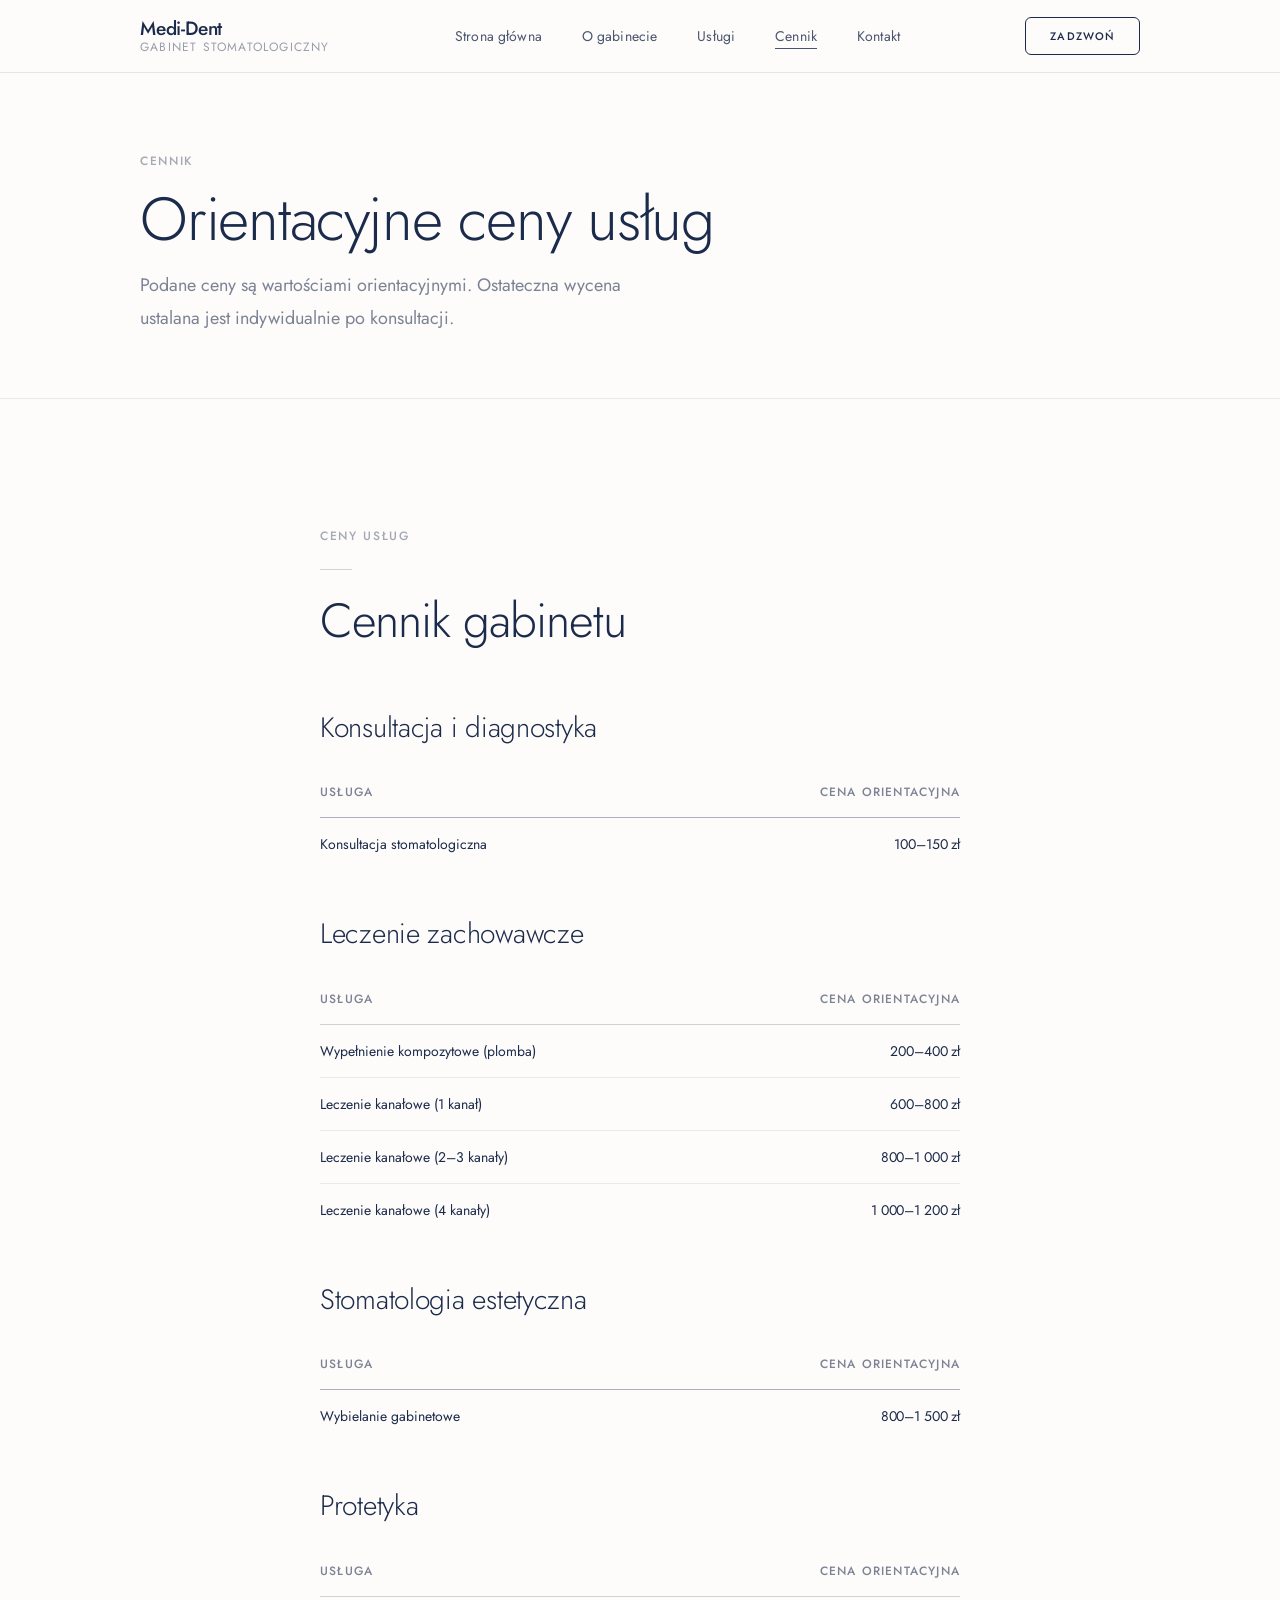
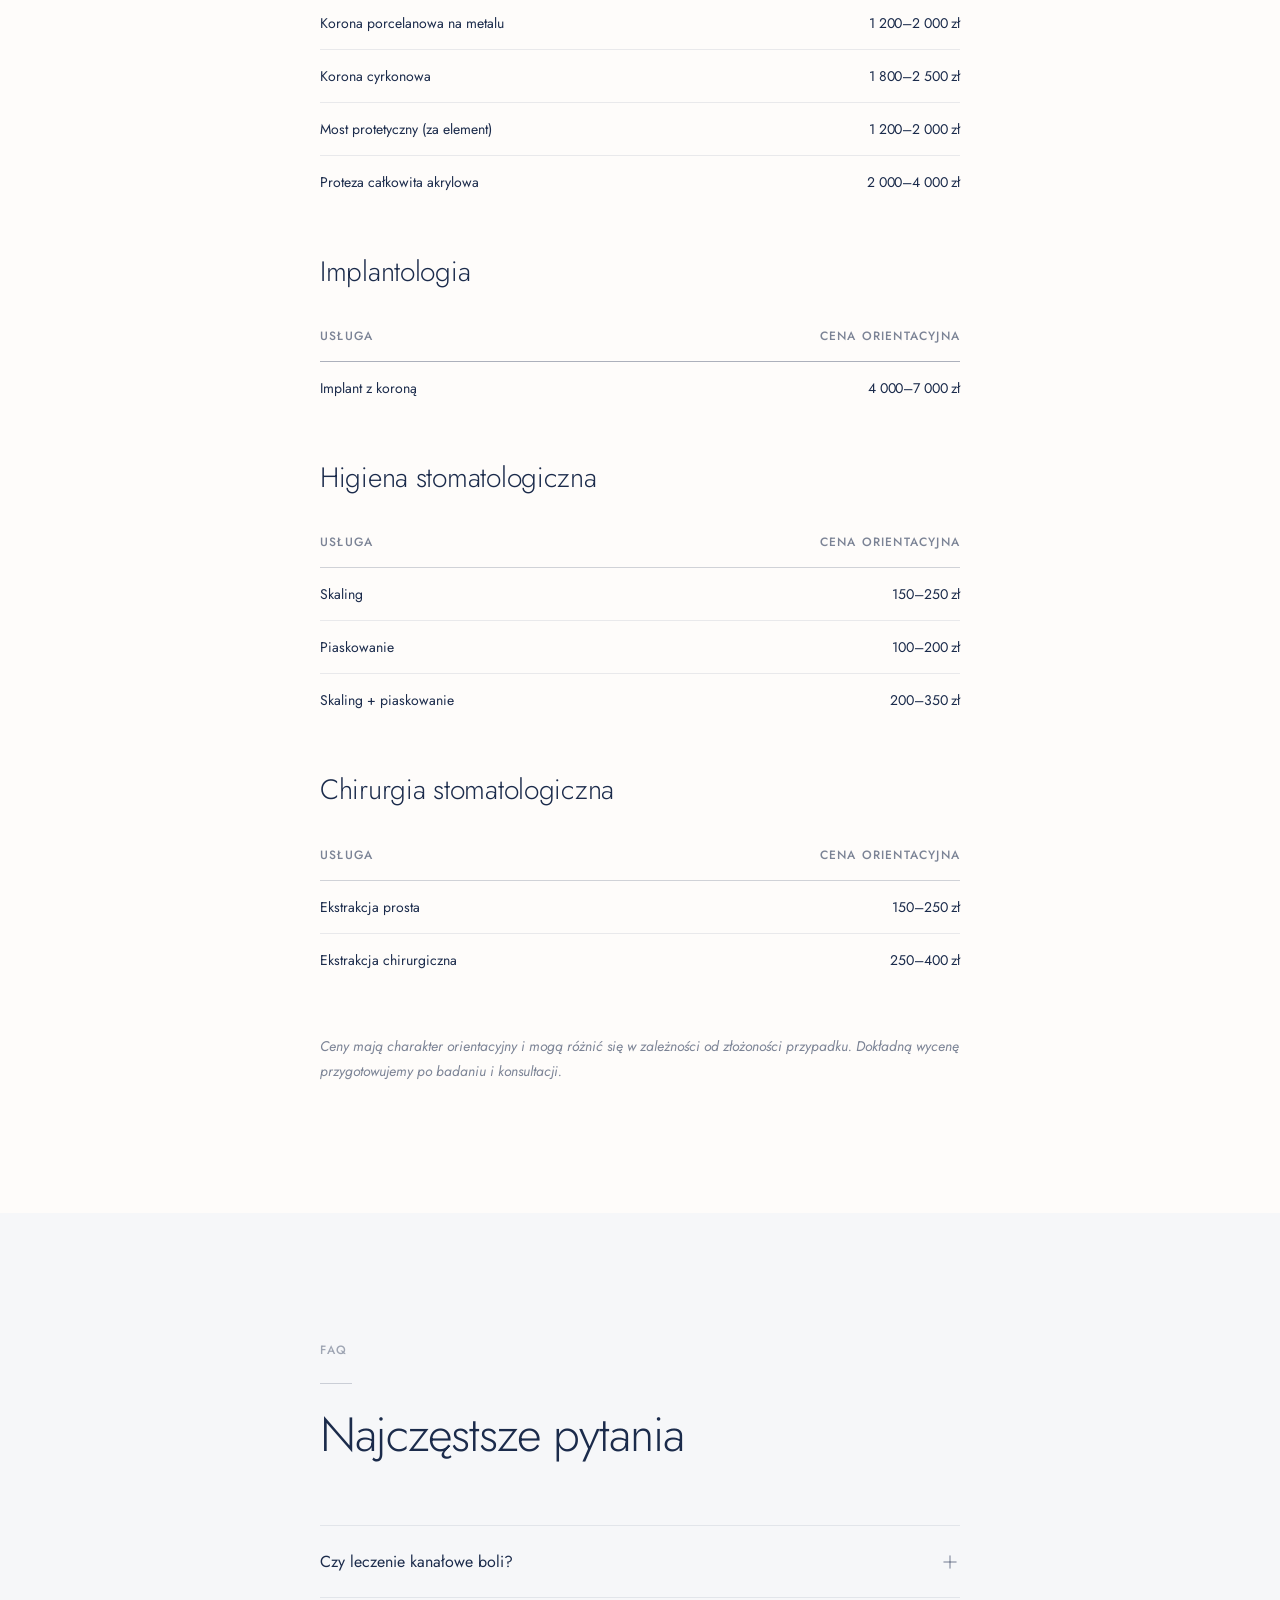
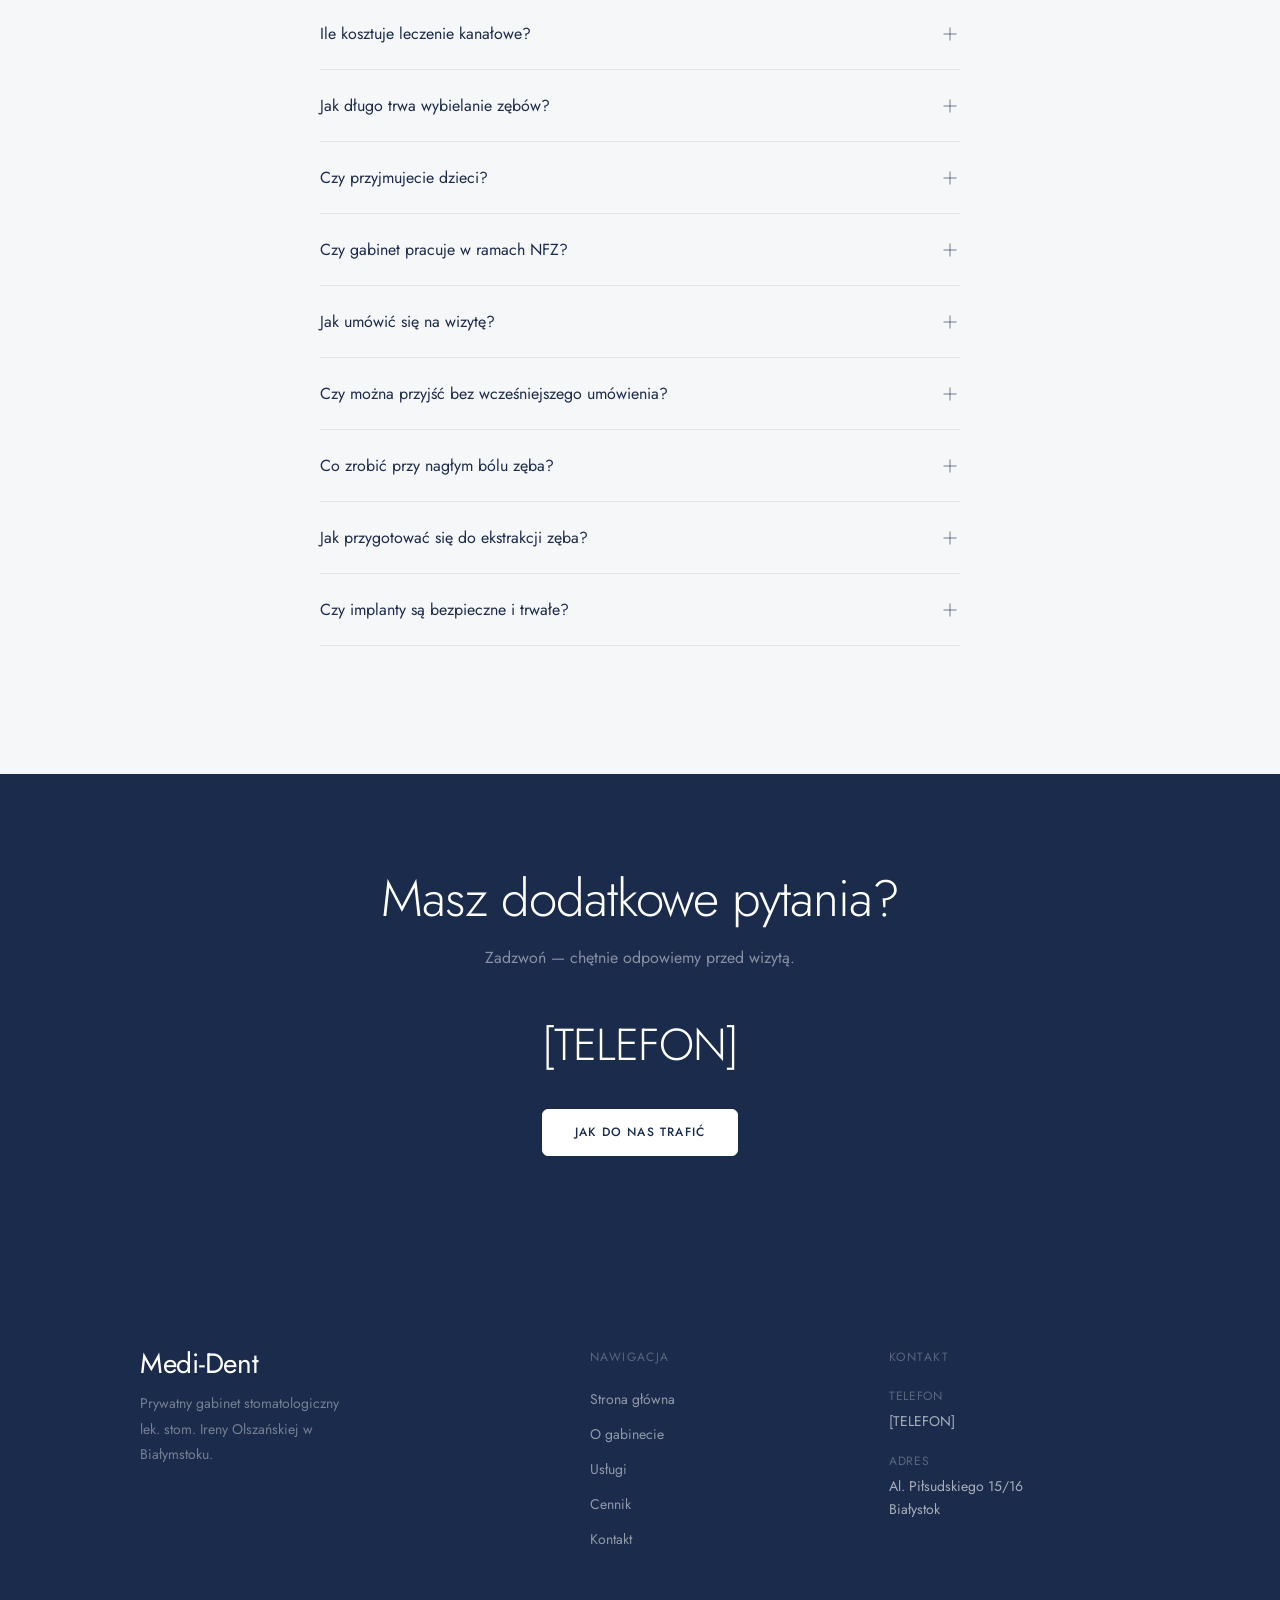
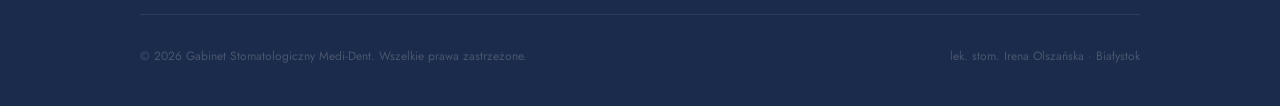
==== cennik.html @ 557ca728 "style: lekko zaokrąglone przyciski; cofnięcie pill na cennik" ====
<!DOCTYPE html>
<html lang="pl">
<head>
  <meta charset="UTF-8" />
  <meta name="viewport" content="width=device-width, initial-scale=1.0" />
  <title>Cennik — Medi-Dent Białystok | Orientacyjne ceny usług stomatologicznych</title>
  <meta name="description" content="Orientacyjny cennik gabinetu Medi-Dent w Białymstoku. Leczenie kanałowe, wybielanie, protetyka, implantologia. lek. stom. Irena Olszańska." />
  <meta name="robots" content="index, follow, max-snippet:-1, max-image-preview:large" />
  <meta name="theme-color" content="#1B2B4B" />
  <link rel="canonical" href="https://medi-dent.pl/cennik.html" />
  <meta property="og:type" content="website" />
  <meta property="og:locale" content="pl_PL" />
  <meta property="og:title" content="Cennik — Medi-Dent Białystok" />
  <meta property="og:description" content="Orientacyjny cennik gabinetu Medi-Dent w Białymstoku. lek. stom. Irena Olszańska." />
  <meta property="og:image" content="https://medi-dent.pl/assets/og-image.jpg" />
  <link rel="preconnect" href="https://fonts.googleapis.com" />
  <link rel="preconnect" href="https://fonts.gstatic.com" crossorigin />
  <link rel="stylesheet" href="https://fonts.googleapis.com/css2?family=Jost:wght@300;400;500;600&display=swap" />
  <link rel="stylesheet" href="css/tokens.css" />
  <link rel="stylesheet" href="css/base.css" />
  <link rel="stylesheet" href="css/layout.css" />
  <link rel="stylesheet" href="css/components.css" />
  <link rel="stylesheet" href="css/animations.css" />
  <link rel="stylesheet" href="css/responsive.css" />
  <script type="application/ld+json">
  {
    "@context": "https://schema.org",
    "@type": "Dentist",
    "name": "Gabinet Stomatologiczny Medi-Dent",
    "description": "Prywatny gabinet stomatologiczny w Białymstoku",
    "url": "https://medi-dent.pl",
    "telephone": "[TELEFON]",
    "address": {
      "@type": "PostalAddress",
      "streetAddress": "Al. Piłsudskiego 15/16",
      "addressLocality": "Białystok",
      "postalCode": "15-446",
      "addressCountry": "PL"
    },
    "medicalSpecialty": "Dentistry"
  }
  </script>
</head>
<body>

  <a href="#main-content" class="skip-link">Przejdź do treści</a>

  <header class="nav is-scrolled" role="banner">
    <div class="nav__inner">
      <a href="index.html" class="nav__logo" aria-label="Medi-Dent — strona główna">
        <span class="nav__logo-name">Medi-Dent</span>
        <span class="nav__logo-tagline">Gabinet Stomatologiczny</span>
      </a>
      <nav class="nav__links" aria-label="Nawigacja główna">
        <a href="index.html"       class="nav__link">Strona główna</a>
        <a href="o-gabinecie.html" class="nav__link">O gabinecie</a>
        <a href="uslugi.html"      class="nav__link">Usługi</a>
        <a href="cennik.html"      class="nav__link" aria-current="page">Cennik</a>
        <a href="kontakt.html"     class="nav__link">Kontakt</a>
      </nav>
      <a href="tel:[TELEFON]" class="btn btn--outline btn--sm nav__cta">Zadzwoń</a>
      <button class="nav__hamburger" aria-label="Otwórz menu"
              aria-expanded="false" aria-controls="mobile-menu">
        <span></span><span></span><span></span>
      </button>
    </div>
  </header>

  <nav class="nav__mobile" id="mobile-menu" aria-label="Menu mobilne">
    <a href="index.html"       class="nav__mobile-link">Strona główna</a>
    <a href="o-gabinecie.html" class="nav__mobile-link">O gabinecie</a>
    <a href="uslugi.html"      class="nav__mobile-link">Usługi</a>
    <a href="cennik.html"      class="nav__mobile-link">Cennik</a>
    <a href="kontakt.html"     class="nav__mobile-link">Kontakt</a>
    <a href="tel:[TELEFON]" class="btn btn--outline nav__mobile-cta">Zadzwoń</a>
  </nav>

  <main id="main-content">

    <div class="page-hero section--warm">
      <div class="container">
        <span class="page-hero__label label">Cennik</span>
        <h1 class="page-hero__title">Orientacyjne ceny usług</h1>
        <p class="page-hero__subtitle">
          Podane ceny są wartościami orientacyjnymi. Ostateczna wycena ustalana
          jest indywidualnie po konsultacji.
        </p>
      </div>
    </div>

    <section class="section" aria-labelledby="pricing-heading">
      <div class="container container--narrow">

        <div class="section-header">
          <span class="label reveal">Ceny usług</span>
          <span class="divider reveal reveal-delay-1" aria-hidden="true"></span>
          <h2 class="section-header__title reveal reveal-delay-2" id="pricing-heading">
            Cennik gabinetu
          </h2>
        </div>

        <div class="pricing-section reveal">
          <h3 class="pricing-section__title">Konsultacja i diagnostyka</h3>
          <table class="pricing-table" aria-label="Konsultacja i diagnostyka — ceny">
            <thead><tr><th>Usługa</th><th style="text-align: right;">Cena orientacyjna</th></tr></thead>
            <tbody>
              <tr><td class="pricing-name">Konsultacja stomatologiczna</td><td class="pricing-price">100&ndash;150&nbsp;zł</td></tr>
            </tbody>
          </table>
          <div aria-label="Konsultacja i diagnostyka — ceny">
            <div class="pricing-card"><span class="pricing-card__name">Konsultacja stomatologiczna</span><span class="pricing-card__price">100&ndash;150&nbsp;zł</span></div>
          </div>
        </div>

        <div class="pricing-section reveal reveal-delay-1">
          <h3 class="pricing-section__title">Leczenie zachowawcze</h3>
          <table class="pricing-table" aria-label="Leczenie zachowawcze — ceny">
            <thead><tr><th>Usługa</th><th style="text-align: right;">Cena orientacyjna</th></tr></thead>
            <tbody>
              <tr><td class="pricing-name">Wypełnienie kompozytowe (plomba)</td><td class="pricing-price">200&ndash;400&nbsp;zł</td></tr>
              <tr><td class="pricing-name">Leczenie kanałowe (1 kanał)</td><td class="pricing-price">600&ndash;800&nbsp;zł</td></tr>
              <tr><td class="pricing-name">Leczenie kanałowe (2&ndash;3 kanały)</td><td class="pricing-price">800&ndash;1&nbsp;000&nbsp;zł</td></tr>
              <tr><td class="pricing-name">Leczenie kanałowe (4 kanały)</td><td class="pricing-price">1&nbsp;000&ndash;1&nbsp;200&nbsp;zł</td></tr>
            </tbody>
          </table>
          <div aria-label="Leczenie zachowawcze — ceny">
            <div class="pricing-card"><span class="pricing-card__name">Wypełnienie kompozytowe (plomba)</span><span class="pricing-card__price">200&ndash;400&nbsp;zł</span></div>
            <div class="pricing-card"><span class="pricing-card__name">Leczenie kanałowe (1 kanał)</span><span class="pricing-card__price">600&ndash;800&nbsp;zł</span></div>
            <div class="pricing-card"><span class="pricing-card__name">Leczenie kanałowe (2&ndash;3 kanały)</span><span class="pricing-card__price">800&ndash;1&nbsp;000&nbsp;zł</span></div>
            <div class="pricing-card"><span class="pricing-card__name">Leczenie kanałowe (4 kanały)</span><span class="pricing-card__price">1&nbsp;000&ndash;1&nbsp;200&nbsp;zł</span></div>
          </div>
        </div>

        <div class="pricing-section reveal reveal-delay-1">
          <h3 class="pricing-section__title">Stomatologia estetyczna</h3>
          <table class="pricing-table" aria-label="Stomatologia estetyczna — ceny">
            <thead><tr><th>Usługa</th><th style="text-align: right;">Cena orientacyjna</th></tr></thead>
            <tbody>
              <tr><td class="pricing-name">Wybielanie gabinetowe</td><td class="pricing-price">800&ndash;1&nbsp;500&nbsp;zł</td></tr>
            </tbody>
          </table>
          <div aria-label="Stomatologia estetyczna — ceny">
            <div class="pricing-card"><span class="pricing-card__name">Wybielanie gabinetowe</span><span class="pricing-card__price">800&ndash;1&nbsp;500&nbsp;zł</span></div>
          </div>
        </div>

        <div class="pricing-section reveal reveal-delay-2">
          <h3 class="pricing-section__title">Protetyka</h3>
          <table class="pricing-table" aria-label="Protetyka — ceny">
            <thead><tr><th>Usługa</th><th style="text-align: right;">Cena orientacyjna</th></tr></thead>
            <tbody>
              <tr><td class="pricing-name">Korona porcelanowa na metalu</td><td class="pricing-price">1&nbsp;200&ndash;2&nbsp;000&nbsp;zł</td></tr>
              <tr><td class="pricing-name">Korona cyrkonowa</td><td class="pricing-price">1&nbsp;800&ndash;2&nbsp;500&nbsp;zł</td></tr>
              <tr><td class="pricing-name">Most protetyczny (za element)</td><td class="pricing-price">1&nbsp;200&ndash;2&nbsp;000&nbsp;zł</td></tr>
              <tr><td class="pricing-name">Proteza całkowita akrylowa</td><td class="pricing-price">2&nbsp;000&ndash;4&nbsp;000&nbsp;zł</td></tr>
            </tbody>
          </table>
          <div aria-label="Protetyka — ceny">
            <div class="pricing-card"><span class="pricing-card__name">Korona porcelanowa na metalu</span><span class="pricing-card__price">1&nbsp;200&ndash;2&nbsp;000&nbsp;zł</span></div>
            <div class="pricing-card"><span class="pricing-card__name">Korona cyrkonowa</span><span class="pricing-card__price">1&nbsp;800&ndash;2&nbsp;500&nbsp;zł</span></div>
            <div class="pricing-card"><span class="pricing-card__name">Most protetyczny (za element)</span><span class="pricing-card__price">1&nbsp;200&ndash;2&nbsp;000&nbsp;zł</span></div>
            <div class="pricing-card"><span class="pricing-card__name">Proteza całkowita akrylowa</span><span class="pricing-card__price">2&nbsp;000&ndash;4&nbsp;000&nbsp;zł</span></div>
          </div>
        </div>

        <div class="pricing-section reveal reveal-delay-2">
          <h3 class="pricing-section__title">Implantologia</h3>
          <table class="pricing-table" aria-label="Implantologia — ceny">
            <thead><tr><th>Usługa</th><th style="text-align: right;">Cena orientacyjna</th></tr></thead>
            <tbody>
              <tr><td class="pricing-name">Implant z koroną</td><td class="pricing-price">4&nbsp;000&ndash;7&nbsp;000&nbsp;zł</td></tr>
            </tbody>
          </table>
          <div aria-label="Implantologia — ceny">
            <div class="pricing-card"><span class="pricing-card__name">Implant z koroną</span><span class="pricing-card__price">4&nbsp;000&ndash;7&nbsp;000&nbsp;zł</span></div>
          </div>
        </div>

        <div class="pricing-section reveal reveal-delay-3">
          <h3 class="pricing-section__title">Higiena stomatologiczna</h3>
          <table class="pricing-table" aria-label="Higiena — ceny">
            <thead><tr><th>Usługa</th><th style="text-align: right;">Cena orientacyjna</th></tr></thead>
            <tbody>
              <tr><td class="pricing-name">Skaling</td><td class="pricing-price">150&ndash;250&nbsp;zł</td></tr>
              <tr><td class="pricing-name">Piaskowanie</td><td class="pricing-price">100&ndash;200&nbsp;zł</td></tr>
              <tr><td class="pricing-name">Skaling + piaskowanie</td><td class="pricing-price">200&ndash;350&nbsp;zł</td></tr>
            </tbody>
          </table>
          <div aria-label="Higiena — ceny">
            <div class="pricing-card"><span class="pricing-card__name">Skaling</span><span class="pricing-card__price">150&ndash;250&nbsp;zł</span></div>
            <div class="pricing-card"><span class="pricing-card__name">Piaskowanie</span><span class="pricing-card__price">100&ndash;200&nbsp;zł</span></div>
            <div class="pricing-card"><span class="pricing-card__name">Skaling + piaskowanie</span><span class="pricing-card__price">200&ndash;350&nbsp;zł</span></div>
          </div>
        </div>

        <div class="pricing-section reveal reveal-delay-3">
          <h3 class="pricing-section__title">Chirurgia stomatologiczna</h3>
          <table class="pricing-table" aria-label="Chirurgia — ceny">
            <thead><tr><th>Usługa</th><th style="text-align: right;">Cena orientacyjna</th></tr></thead>
            <tbody>
              <tr><td class="pricing-name">Ekstrakcja prosta</td><td class="pricing-price">150&ndash;250&nbsp;zł</td></tr>
              <tr><td class="pricing-name">Ekstrakcja chirurgiczna</td><td class="pricing-price">250&ndash;400&nbsp;zł</td></tr>
            </tbody>
          </table>
          <div aria-label="Chirurgia — ceny">
            <div class="pricing-card"><span class="pricing-card__name">Ekstrakcja prosta</span><span class="pricing-card__price">150&ndash;250&nbsp;zł</span></div>
            <div class="pricing-card"><span class="pricing-card__name">Ekstrakcja chirurgiczna</span><span class="pricing-card__price">250&ndash;400&nbsp;zł</span></div>
          </div>
        </div>

        <p class="reveal" style="font-size: var(--text-sm); color: var(--color-text-muted);
                  font-style: italic; margin-top: var(--space-6);
                  line-height: var(--leading-loose);">
          Ceny mają charakter orientacyjny i mogą różnić się w zależności od złożoności
          przypadku. Dokładną wycenę przygotowujemy po badaniu i konsultacji.
        </p>

      </div>
    </section>

    <section class="section section--alt" aria-labelledby="faq-heading">
      <div class="container container--narrow">
        <div class="section-header">
          <span class="label reveal">FAQ</span>
          <span class="divider reveal reveal-delay-1" aria-hidden="true"></span>
          <h2 class="section-header__title reveal reveal-delay-2" id="faq-heading">Najczęstsze pytania</h2>
        </div>
        <ul class="faq-list reveal reveal-delay-2" role="list">
          <li class="faq-item">
            <button class="faq-question" aria-expanded="false" aria-controls="faq-answer-1" id="faq-btn-1">
              Czy leczenie kanałowe boli?
              <span class="faq-question__icon" aria-hidden="true"><svg viewBox="0 0 20 20" fill="none" stroke="currentColor" stroke-width="1.5" stroke-linecap="round"><line x1="10" y1="4" x2="10" y2="16"/><line class="icon-v" x1="4" y1="10" x2="16" y2="10"/></svg></span>
            </button>
            <div class="faq-answer" id="faq-answer-1" role="region" aria-labelledby="faq-btn-1">
              <p class="faq-answer__text">Nie&nbsp;&mdash; przy nowoczesnym znieczuleniu zabieg jest bezbolesny. Po zakończeniu przez 2&ndash;3 dni może wystąpić lekki dyskomfort, który ustępuje samoczynnie. Jeśli ból się utrzymuje, proszę się z nami skontaktować.</p>
            </div>
          </li>
          <li class="faq-item">
            <button class="faq-question" aria-expanded="false" aria-controls="faq-answer-2" id="faq-btn-2">
              Ile kosztuje leczenie kanałowe?
              <span class="faq-question__icon" aria-hidden="true"><svg viewBox="0 0 20 20" fill="none" stroke="currentColor" stroke-width="1.5" stroke-linecap="round"><line x1="10" y1="4" x2="10" y2="16"/><line class="icon-v" x1="4" y1="10" x2="16" y2="10"/></svg></span>
            </button>
            <div class="faq-answer" id="faq-answer-2" role="region" aria-labelledby="faq-btn-2">
              <p class="faq-answer__text">Zależy od liczby kanałów&nbsp;&mdash; orientacyjnie od 600 do 1&nbsp;200&nbsp;zł. Dokładną wycenę podajemy po badaniu i wykonaniu zdjęcia RTG.</p>
            </div>
          </li>
          <li class="faq-item">
            <button class="faq-question" aria-expanded="false" aria-controls="faq-answer-3" id="faq-btn-3">
              Jak długo trwa wybielanie zębów?
              <span class="faq-question__icon" aria-hidden="true"><svg viewBox="0 0 20 20" fill="none" stroke="currentColor" stroke-width="1.5" stroke-linecap="round"><line x1="10" y1="4" x2="10" y2="16"/><line class="icon-v" x1="4" y1="10" x2="16" y2="10"/></svg></span>
            </button>
            <div class="faq-answer" id="faq-answer-3" role="region" aria-labelledby="faq-btn-3">
              <p class="faq-answer__text">Zabieg gabinetowy trwa około 60&ndash;90 minut. Efekty widoczne od razu, utrzymują się 1&ndash;2 lata przy regularnej higienie i unikaniu mocno barwiących produktów.</p>
            </div>
          </li>
          <li class="faq-item">
            <button class="faq-question" aria-expanded="false" aria-controls="faq-answer-4" id="faq-btn-4">
              Czy przyjmujecie dzieci?
              <span class="faq-question__icon" aria-hidden="true"><svg viewBox="0 0 20 20" fill="none" stroke="currentColor" stroke-width="1.5" stroke-linecap="round"><line x1="10" y1="4" x2="10" y2="16"/><line class="icon-v" x1="4" y1="10" x2="16" y2="10"/></svg></span>
            </button>
            <div class="faq-answer" id="faq-answer-4" role="region" aria-labelledby="faq-btn-4">
              <p class="faq-answer__text">Tak. Stopniowo oswajamy małych pacjentów z gabinetem&nbsp;&mdash; bez pośpiechu i stresu. Pierwsze wizyty mają często charakter zapoznawczy, żeby budować dobre nawyki od początku.</p>
            </div>
          </li>
          <li class="faq-item">
            <button class="faq-question" aria-expanded="false" aria-controls="faq-answer-5" id="faq-btn-5">
              Czy gabinet pracuje w ramach NFZ?
              <span class="faq-question__icon" aria-hidden="true"><svg viewBox="0 0 20 20" fill="none" stroke="currentColor" stroke-width="1.5" stroke-linecap="round"><line x1="10" y1="4" x2="10" y2="16"/><line class="icon-v" x1="4" y1="10" x2="16" y2="10"/></svg></span>
            </button>
            <div class="faq-answer" id="faq-answer-5" role="region" aria-labelledby="faq-btn-5">
              <p class="faq-answer__text">Gabinet jest placówką prywatną i nie realizuje świadczeń NFZ. Wszystkie usługi są płatne zgodnie z cennikiem.</p>
            </div>
          </li>
          <li class="faq-item">
            <button class="faq-question" aria-expanded="false" aria-controls="faq-answer-6" id="faq-btn-6">
              Jak umówić się na wizytę?
              <span class="faq-question__icon" aria-hidden="true"><svg viewBox="0 0 20 20" fill="none" stroke="currentColor" stroke-width="1.5" stroke-linecap="round"><line x1="10" y1="4" x2="10" y2="16"/><line class="icon-v" x1="4" y1="10" x2="16" y2="10"/></svg></span>
            </button>
            <div class="faq-answer" id="faq-answer-6" role="region" aria-labelledby="faq-btn-6">
              <p class="faq-answer__text">Wyłącznie telefonicznie pod numer <a href="tel:[TELEFON]">[TELEFON]</a>, w godzinach przyjęć gabinetu.</p>
            </div>
          </li>
          <li class="faq-item">
            <button class="faq-question" aria-expanded="false" aria-controls="faq-answer-7" id="faq-btn-7">
              Czy można przyjść bez wcześniejszego umówienia?
              <span class="faq-question__icon" aria-hidden="true"><svg viewBox="0 0 20 20" fill="none" stroke="currentColor" stroke-width="1.5" stroke-linecap="round"><line x1="10" y1="4" x2="10" y2="16"/><line class="icon-v" x1="4" y1="10" x2="16" y2="10"/></svg></span>
            </button>
            <div class="faq-answer" id="faq-answer-7" role="region" aria-labelledby="faq-btn-7">
              <p class="faq-answer__text">Zdecydowanie zalecamy wcześniejsze umówienie&nbsp;&mdash; pozwala zaplanować odpowiednią ilość czasu dla każdego pacjenta. W nagłych przypadkach bólowych prosimy o telefon.</p>
            </div>
          </li>
          <li class="faq-item">
            <button class="faq-question" aria-expanded="false" aria-controls="faq-answer-8" id="faq-btn-8">
              Co zrobić przy nagłym bólu zęba?
              <span class="faq-question__icon" aria-hidden="true"><svg viewBox="0 0 20 20" fill="none" stroke="currentColor" stroke-width="1.5" stroke-linecap="round"><line x1="10" y1="4" x2="10" y2="16"/><line class="icon-v" x1="4" y1="10" x2="16" y2="10"/></svg></span>
            </button>
            <div class="faq-answer" id="faq-answer-8" role="region" aria-labelledby="faq-btn-8">
              <p class="faq-answer__text">Zadzwoń pod <a href="tel:[TELEFON]">[TELEFON]</a>&nbsp;&mdash; staramy się przyjmować pilne przypadki bólowe w możliwie najkrótszym czasie. Nie czekaj z bólem.</p>
            </div>
          </li>
          <li class="faq-item">
            <button class="faq-question" aria-expanded="false" aria-controls="faq-answer-9" id="faq-btn-9">
              Jak przygotować się do ekstrakcji zęba?
              <span class="faq-question__icon" aria-hidden="true"><svg viewBox="0 0 20 20" fill="none" stroke="currentColor" stroke-width="1.5" stroke-linecap="round"><line x1="10" y1="4" x2="10" y2="16"/><line class="icon-v" x1="4" y1="10" x2="16" y2="10"/></svg></span>
            </button>
            <div class="faq-answer" id="faq-answer-9" role="region" aria-labelledby="faq-btn-9">
              <p class="faq-answer__text">Zjedz lekki posiłek przed wizytą. Poinformuj lekarza o przyjmowanych lekach, chorobach przewlekłych i alergiach. Szczegółowe zalecenia pozabiegowe omówimy na miejscu.</p>
            </div>
          </li>
          <li class="faq-item">
            <button class="faq-question" aria-expanded="false" aria-controls="faq-answer-10" id="faq-btn-10">
              Czy implanty są bezpieczne i trwałe?
              <span class="faq-question__icon" aria-hidden="true"><svg viewBox="0 0 20 20" fill="none" stroke="currentColor" stroke-width="1.5" stroke-linecap="round"><line x1="10" y1="4" x2="10" y2="16"/><line class="icon-v" x1="4" y1="10" x2="16" y2="10"/></svg></span>
            </button>
            <div class="faq-answer" id="faq-answer-10" role="region" aria-labelledby="faq-btn-10">
              <p class="faq-answer__text">Tytanowe implanty są bardzo dobrze tolerowane przez organizm i od dekad stosowane w stomatologii. Przy prawidłowej higienie i regularnych kontrolach służą przez wiele dziesiątek lat.</p>
            </div>
          </li>
        </ul>
      </div>
    </section>

    <section class="section--dark" aria-labelledby="cta-pricing-heading">
      <div class="cta-block">
        <h2 class="cta-block__title" id="cta-pricing-heading">Masz dodatkowe pytania?</h2>
        <p class="cta-block__subtitle">Zadzwoń&nbsp;&mdash; chętnie odpowiemy przed wizytą.</p>
        <a href="tel:[TELEFON]" class="cta-block__phone">[TELEFON]</a>
        <a href="kontakt.html" class="btn btn--light">Jak do nas trafić</a>
      </div>
    </section>

  </main>

  <footer class="footer" role="contentinfo">
    <div class="container">
      <div class="footer__grid">
        <div>
          <p class="footer__brand-name">Medi-Dent</p>
          <p class="footer__brand-tagline">Prywatny gabinet stomatologiczny<br>lek. stom. Ireny Olszańskiej w Białymstoku.</p>
        </div>
        <div>
          <p class="footer__heading">Nawigacja</p>
          <ul class="footer__links">
            <li><a href="index.html"       class="footer__link">Strona główna</a></li>
            <li><a href="o-gabinecie.html" class="footer__link">O gabinecie</a></li>
            <li><a href="uslugi.html"      class="footer__link">Usługi</a></li>
            <li><a href="cennik.html"      class="footer__link">Cennik</a></li>
            <li><a href="kontakt.html"     class="footer__link">Kontakt</a></li>
          </ul>
        </div>
        <div>
          <p class="footer__heading">Kontakt</p>
          <div class="footer__contact-item">
            <span class="footer__contact-label">Telefon</span>
            <a href="tel:[TELEFON]" class="footer__contact-value">[TELEFON]</a>
          </div>
          <div class="footer__contact-item">
            <span class="footer__contact-label">Adres</span>
            <span class="footer__contact-value">Al. Piłsudskiego 15/16<br>Białystok</span>
          </div>
        </div>
      </div>
      <div class="footer__bottom">
        <p class="footer__copy">&copy; <span id="footer-year"></span> Gabinet Stomatologiczny Medi-Dent. Wszelkie prawa zastrzeżone.</p>
        <p class="footer__copy">lek. stom. Irena Olszańska &middot; Białystok</p>
      </div>
    </div>
  </footer>

  <a href="tel:[TELEFON]" class="floating-cta" aria-label="Zadzwoń do gabinetu">
    <svg viewBox="0 0 24 24" fill="none" stroke="currentColor" stroke-width="1.5" stroke-linecap="round" stroke-linejoin="round" aria-hidden="true">
      <path d="M22 16.92v3a2 2 0 0 1-2.18 2 19.79 19.79 0 0 1-8.63-3.07A19.5 19.5 0 0 1 5.5 13.5a19.79 19.79 0 0 1-3.07-8.67A2 2 0 0 1 4.41 2h3a2 2 0 0 1 2 1.72c.127.96.361 1.903.7 2.81a2 2 0 0 1-.45 2.11L8.09 9.91a16 16 0 0 0 6 6l1.27-1.27a2 2 0 0 1 2.11-.45c.907.339 1.85.573 2.81.7A2 2 0 0 1 22 16.92z"/>
    </svg>
    Zadzwoń
  </a>

  <script src="js/main.js" defer></script>
  <script src="js/animations.js" defer></script>

</body>
</html>
---- css/tokens.css ----
/* ================================================================
   MEDI-DENT · tokens.css
   Design system — zmienne CSS
   ================================================================ */

:root {

  /* ── KOLORY ─────────────────────────────────────────────────── */

  --color-navy:        #1B2B4B;
  --color-navy-80:     rgba(27, 43, 75, 0.80);
  --color-navy-60:     rgba(27, 43, 75, 0.60);
  --color-navy-40:     rgba(27, 43, 75, 0.40);
  --color-navy-20:     rgba(27, 43, 75, 0.20);
  --color-navy-12:     rgba(27, 43, 75, 0.12);
  --color-navy-06:     rgba(27, 43, 75, 0.06);

  --color-gold:        #B8935A;
  --color-gold-hover:  #A07840;
  --color-gold-light:  rgba(184, 147, 90, 0.12);

  --color-white:       #FFFFFF;
  --color-bg:          #F6F7F9;
  --color-bg-warm:     #FEFCFA;

  --color-text:        #1B2B4B;
  --color-text-muted:  rgba(27, 43, 75, 0.58);

  --color-border:      rgba(27, 43, 75, 0.09);
  --color-border-mid:  rgba(27, 43, 75, 0.20);

  /* ── TYPOGRAFIA ─────────────────────────────────────────────── */

  --font-display: 'Jost', system-ui, sans-serif;
  --font-body:    'Jost', system-ui, sans-serif;

  --text-xs:   0.75rem;
  --text-sm:   0.875rem;
  --text-base: 1rem;
  --text-md:   1.125rem;
  --text-lg:   1.375rem;
  --text-xl:   1.75rem;
  --text-2xl:  2.25rem;
  --text-3xl:  3rem;
  --text-hero: clamp(2.8rem, 6vw, 5rem);

  --leading-tight:  1.12;
  --leading-normal: 1.60;
  --leading-loose:  1.82;

  --tracking-tight:   -0.02em;
  --tracking-normal:  -0.01em;
  --tracking-wide:     0.06em;
  --tracking-widest:   0.14em;

  /* ── SPACING ────────────────────────────────────────────────── */

  --space-1:  0.25rem;
  --space-2:  0.5rem;
  --space-3:  0.75rem;
  --space-4:  1rem;
  --space-5:  1.25rem;
  --space-6:  1.5rem;
  --space-8:  2rem;
  --space-10: 2.5rem;
  --space-12: 3rem;
  --space-16: 4rem;
  --space-20: 5rem;
  --space-24: 6rem;
  --space-32: 8rem;

  --section-py:    clamp(4.5rem, 10vw, 9rem);
  --container-max: 1080px;
  --container-px:  clamp(1.5rem, 5vw, 2.5rem);

  /* ── ANIMACJE ───────────────────────────────────────────────── */

  --ease-out:    cubic-bezier(0.25, 0.46, 0.45, 0.94);
  --ease-spring: cubic-bezier(0.34, 1.56, 0.64, 1);
  --ease-sharp:  cubic-bezier(0.4, 0, 0.2, 1);

  --dur-fast: 0.18s;
  --dur-mid:  0.40s;
  --dur-slow: 0.75s;
  --dur-xl:   1.10s;

  /* ── ZAOKRĄGLENIA ───────────────────────────────────────────── */

  --radius-sm:   4px;
  --radius-md:   10px;
  --radius-lg:   20px;
  --radius-pill: 6px;

  /* ── CIENIE ─────────────────────────────────────────────────── */

  --shadow-sm:  0 1px 4px rgba(27, 43, 75, 0.06);
  --shadow-md:  0 4px 20px rgba(27, 43, 75, 0.09), 0 1px 4px rgba(27, 43, 75, 0.05);
  --shadow-lg:  0 8px 40px rgba(27, 43, 75, 0.13), 0 2px 8px rgba(27, 43, 75, 0.07);
  --shadow-nav: 0 1px 0 rgba(27, 43, 75, 0.10);

}
---- css/base.css ----
/* ================================================================
   MEDI-DENT · base.css
   Reset globalny i fundamenty typograficzne
   ================================================================ */

@import url('https://fonts.googleapis.com/css2?family=Jost:wght@300;400;500;600&display=swap');

/* ── RESET ──────────────────────────────────────────────────────── */

*,
*::before,
*::after {
  box-sizing: border-box;
  margin:     0;
  padding:    0;
}

html {
  font-size:               16px;
  scroll-behavior:         smooth;
  -webkit-text-size-adjust: 100%;
}

body {
  font-family:                var(--font-body);
  font-weight:                400;
  -webkit-font-smoothing:     antialiased;
  -moz-osx-font-smoothing:    grayscale;
  background-color:           var(--color-bg-warm);
  color:                      var(--color-text);
  overflow-x:                 hidden;
}

/* ── MEDIA ──────────────────────────────────────────────────────── */

img {
  display:   block;
  max-width: 100%;
  height:    auto;
}

img[loading="lazy"] {
  opacity:    0;
  transition: opacity 0.55s var(--ease-out);
}

img[loading="lazy"].is-loaded {
  opacity: 1;
}

/* ── LINKI I LISTY ──────────────────────────────────────────────── */

a {
  color:           inherit;
  text-decoration: none;
}

ul,
ol {
  list-style: none;
}

/* ── INTERAKTYWNE ───────────────────────────────────────────────── */

button {
  cursor:     pointer;
  font:       inherit;
  border:     none;
  background: none;
  outline:    none;
}

input,
textarea,
select {
  font: inherit;
}

/* ── NAGŁÓWKI ───────────────────────────────────────────────────── */

h1, h2, h3, h4, h5, h6 {
  font-family:     var(--font-display);
  font-weight:     300;
  line-height:     var(--leading-tight);
  letter-spacing:  var(--tracking-tight);
  color:           var(--color-navy);
}

p {
  line-height: var(--leading-normal);
}

/* ── SCROLLBAR ──────────────────────────────────────────────────── */

::-webkit-scrollbar {
  width: 4px;
}

::-webkit-scrollbar-track {
  background: var(--color-bg-warm);
}

::-webkit-scrollbar-thumb {
  background: var(--color-navy-20);
  border-radius: var(--radius-pill);
}

::-webkit-scrollbar-thumb:hover {
  background: var(--color-navy-40);
}

/* ── DOSTĘPNOŚĆ ─────────────────────────────────────────────────── */

.skip-link {
  position:      absolute;
  top:           -100%;
  left:          var(--space-4);
  z-index:       999;
  background:    var(--color-navy);
  color:         var(--color-white);
  padding:       var(--space-3) var(--space-5);
  font-size:     var(--text-sm);
  border-radius: 0 0 var(--radius-sm) var(--radius-sm);
  transition:    top 0.2s;
}

.skip-link:focus {
  top: 0;
}

::selection {
  background: var(--color-navy-12);
  color:      var(--color-navy);
}

:focus-visible {
  outline:        2px solid var(--color-navy);
  outline-offset: 3px;
  border-radius:  var(--radius-sm);
}

.sr-only {
  position:  absolute;
  width:     1px;
  height:    1px;
  overflow:  hidden;
  clip:      rect(0, 0, 0, 0);
  white-space: nowrap;
}

/* ── KOMPONENTY TYPOGRAFICZNE ───────────────────────────────────── */

.label {
  display:         block;
  font-family:     var(--font-body);
  font-size:       var(--text-xs);
  font-weight:     500;
  letter-spacing:  0.14em;
  text-transform:  uppercase;
  color:           var(--color-navy-40);
}

.divider {
  display:       block;
  width:         32px;
  height:        1px;
  background:    var(--color-navy-20);
  margin-block:  var(--space-6);
}

/* Wersje na ciemnym tle */

.section--dark .label {
  color: rgba(255, 255, 255, 0.35);
}

.section--dark .divider {
  background: rgba(255, 255, 255, 0.18);
}

.section--dark h1,
.section--dark h2,
.section--dark h3 {
  color: var(--color-white);
}
---- css/layout.css ----
/* ================================================================
   MEDI-DENT · layout.css
   Kontenery, nawigacja, hero, layouty sekcji, stopka
   ================================================================ */

/* ── KONTENER ───────────────────────────────────────────────────── */

.container {
  max-width:      var(--container-max);
  margin-inline:  auto;
  padding-inline: var(--container-px);
}

.container--narrow {
  max-width: 720px;
}

/* ── SEKCJE ─────────────────────────────────────────────────────── */

.section {
  padding-block: var(--section-py);
}

.section--alt {
  background: var(--color-bg);
}

.section--dark {
  background: var(--color-navy);
  color:      var(--color-white);
}

.section--warm {
  background: var(--color-bg-warm);
}

/* ── NAWIGACJA ──────────────────────────────────────────────────── */

.nav {
  position:   fixed;
  top:        0;
  left:       0;
  width:      100%;
  height:     72px;
  z-index:    100;
  background: transparent;
  transition: background 0.45s var(--ease-out),
              box-shadow 0.45s var(--ease-out);
}

.nav.is-scrolled {
  background:      rgba(254, 252, 250, 0.94);
  backdrop-filter: blur(20px);
  -webkit-backdrop-filter: blur(20px);
  box-shadow:      var(--shadow-nav);
}

.nav__inner {
  display:         flex;
  align-items:     center;
  justify-content: space-between;
  max-width:       var(--container-max);
  margin-inline:   auto;
  padding-inline:  var(--container-px);
  height:          100%;
  gap:             var(--space-8);
}

/* Logo */

.nav__logo {
  display:        flex;
  flex-direction: column;
  gap:            2px;
  text-decoration: none;
}

.nav__logo-name {
  font-family:     var(--font-display);
  font-size:       1.2rem;
  font-weight:     500;
  letter-spacing:  -0.01em;
  color:           var(--color-white);
  transition:      color 0.45s var(--ease-out);
  line-height:     1;
}

.nav.is-scrolled .nav__logo-name {
  color: var(--color-navy);
}

.nav__logo-tagline {
  font-family:    var(--font-body);
  font-size:      var(--text-xs);
  font-weight:    400;
  letter-spacing: 0.10em;
  text-transform: uppercase;
  color:          var(--color-white);
  opacity:        0.45;
  transition:     color 0.45s var(--ease-out);
  line-height:    1;
}

.nav.is-scrolled .nav__logo-tagline {
  color: var(--color-navy);
}

/* Linki desktopowe */

.nav__links {
  display:    none;
  align-items: center;
  gap:        var(--space-10);
}

.nav__link {
  font-family:     var(--font-body);
  font-size:       var(--text-sm);
  font-weight:     400;
  letter-spacing:  0.01em;
  color:           var(--color-white);
  position:        relative;
  transition:      color 0.45s var(--ease-out);
}

.nav.is-scrolled .nav__link {
  color: var(--color-navy-80);
}

.nav__link::after {
  content:    '';
  position:   absolute;
  bottom:     -3px;
  left:       0;
  width:      0;
  height:     1px;
  background: currentColor;
  transition: width 0.35s var(--ease-out);
}

.nav__link:hover::after,
.nav__link.is-active::after {
  width: 100%;
}

/* CTA nawigacji */

.nav__cta {
  display: none;
}

/* Strona główna: przycisk "Zadzwoń" na przezroczystym tle (przed scrollem) */
.nav:not(.is-scrolled) .nav__cta {
  color:        var(--color-white);
  border-color: var(--color-white);
  transition:   color        0.45s var(--ease-out),
                border-color 0.45s var(--ease-out),
                background   0.35s var(--ease-out);
}

.nav:not(.is-scrolled) .nav__cta:hover {
  background: var(--color-white);
  color:      var(--color-navy);
}

/* Hamburger */

.nav__hamburger {
  display:        flex;
  flex-direction: column;
  justify-content: center;
  gap:            5px;
  width:          36px;
  height:         36px;
  padding:        6px;
  cursor:         pointer;
  background:     none;
  border:         none;
}

.nav__hamburger span {
  display:       block;
  width:         24px;
  height:        1px;
  background:    var(--color-white);
  transform-origin: center;
  transition:    transform 0.30s var(--ease-out),
                 opacity   0.30s var(--ease-out),
                 background 0.45s var(--ease-out);
}

.nav.is-scrolled .nav__hamburger span {
  background: var(--color-navy);
}

.nav__hamburger.is-open span:nth-child(1) {
  transform: translateY(6px) rotate(45deg);
}

.nav__hamburger.is-open span:nth-child(2) {
  opacity:   0;
  transform: scaleX(0);
}

.nav__hamburger.is-open span:nth-child(3) {
  transform: translateY(-6px) rotate(-45deg);
}

/* Mobile overlay */

.nav__mobile {
  position:        fixed;
  inset:           0;
  z-index:         99;
  background:      var(--color-bg-warm);
  display:         flex;
  flex-direction:  column;
  align-items:     center;
  justify-content: center;
  gap:             var(--space-8);
  opacity:         0;
  pointer-events:  none;
  transition:      opacity 0.35s var(--ease-out);
}

.nav__mobile.is-open {
  opacity:        1;
  pointer-events: auto;
}

.nav__mobile-link {
  font-family:    var(--font-display);
  font-size:      clamp(1.8rem, 6vw, 3rem);
  font-weight:    300;
  letter-spacing: -0.02em;
  color:          var(--color-navy);
  transition:     opacity 0.25s var(--ease-out);
}

.nav__mobile-link:hover {
  opacity: 0.55;
}

.nav__mobile-cta {
  margin-top: var(--space-4);
}

/* Desktop: pokaż linki i CTA */

@media (min-width: 1024px) {
  .nav__links {
    display: flex;
  }

  .nav__cta {
    display: block;
  }

  .nav__hamburger {
    display: none;
  }
}

/* ── HERO (index.html) ──────────────────────────────────────────── */

.hero {
  min-height: 100svh;
  position:   relative;
  display:    flex;
  align-items: center;
  overflow:   hidden;
}

.hero__bg {
  position:   absolute;
  inset:      0;
  background: var(--color-navy);
}

/* Dekoracje geometryczne CSS */

.hero__deco {
  position:       absolute;
  pointer-events: none;
  border-radius:  50%;
}

.hero__deco--circle-lg {
  top:          -100px;
  right:        -100px;
  width:        500px;
  height:       500px;
  border:       1px solid rgba(255, 255, 255, 0.05);
}

.hero__deco--circle-sm {
  top:    60px;
  right:  80px;
  width:  280px;
  height: 280px;
  border: 1px solid rgba(255, 255, 255, 0.035);
}

.hero__deco--line {
  position:     absolute;
  left:         0;
  top:          50%;
  width:        60px;
  height:       1px;
  background:   rgba(255, 255, 255, 0.12);
  border-radius: 0;
}

.hero__overlay {
  position:   absolute;
  inset:      0;
  background: linear-gradient(
    to top,
    rgba(27, 43, 75, 0.40) 0%,
    transparent 65%
  );
  pointer-events: none;
}

.hero__content {
  position:       relative;
  z-index:        2;
  padding-top:    calc(72px + 5vw);
  padding-bottom: clamp(4rem, 8vw, 7rem);
  width:          100%;
}

.hero__label {
  display:        block;
  font-family:    var(--font-body);
  font-size:      var(--text-xs);
  font-weight:    500;
  letter-spacing: 0.14em;
  text-transform: uppercase;
  color:          rgba(255, 255, 255, 0.40);
  margin-bottom:  var(--space-5);
}

.hero__title {
  font-family:    var(--font-display);
  font-size:      var(--text-hero);
  font-weight:    300;
  color:          var(--color-white);
  line-height:    1.08;
  letter-spacing: -0.025em;
  margin-bottom:  var(--space-6);
  max-width:      640px;
}

.hero__subtitle {
  font-family:   var(--font-body);
  font-size:     var(--text-md);
  font-weight:   400;
  color:         rgba(255, 255, 255, 0.58);
  line-height:   var(--leading-loose);
  max-width:     480px;
  margin-bottom: var(--space-10);
}

.hero__actions {
  display:   flex;
  flex-wrap: wrap;
  gap:       var(--space-4);
}

.hero__values {
  display:      flex;
  gap:          var(--space-8);
  margin-top:   var(--space-14, 3.5rem);
  flex-wrap:    wrap;
  padding-top:  var(--space-8);
  border-top:   1px solid rgba(255, 255, 255, 0.10);
}

.hero__value {
  display:     flex;
  align-items: center;
  gap:         var(--space-3);
}

.hero__value-icon {
  width:      18px;
  height:     18px;
  stroke:     var(--color-white);
  fill:       none;
  opacity:    0.55;
  flex-shrink: 0;
}

.hero__value-text {
  font-family:    var(--font-body);
  font-size:      var(--text-sm);
  font-weight:    400;
  color:          rgba(255, 255, 255, 0.58);
  letter-spacing: 0.01em;
}

/* ── PAGE HERO (nagłówek podstron) ──────────────────────────────── */

.page-hero {
  padding-top:    calc(72px + clamp(3rem, 7vw, 5rem));
  padding-bottom: clamp(2.5rem, 5vw, 4rem);
  border-bottom:  1px solid var(--color-border);
}

.page-hero__label {
  margin-bottom: var(--space-4);
}

.page-hero__title {
  font-family:    var(--font-display);
  font-size:      clamp(2rem, 5vw, 3.8rem);
  font-weight:    300;
  color:          var(--color-navy);
  line-height:    1.1;
  letter-spacing: -0.02em;
}

.page-hero__subtitle {
  font-family:  var(--font-body);
  font-size:    var(--text-md);
  font-weight:  400;
  color:        var(--color-text-muted);
  max-width:    500px;
  line-height:  var(--leading-loose);
  margin-top:   var(--space-4);
}

/* ── LAYOUTY SEKCJI PODSTRON ────────────────────────────────────── */

/* O gabinecie */
.about-layout {
  display: grid;
  gap:     clamp(var(--space-10), 6vw, var(--space-20));
  align-items: start;
}

@media (min-width: 1024px) {
  .about-layout {
    grid-template-columns: 1fr 1fr;
  }
}

/* Usługi wyróżnione */
.services-featured {
  display: grid;
  gap:     var(--space-6);
}

@media (min-width: 768px) {
  .services-featured {
    grid-template-columns: 1fr 1fr;
  }
}

/* Usługi — siatka */
.services-grid {
  display: grid;
  gap:     var(--space-6);
}

@media (min-width: 480px) {
  .services-grid {
    grid-template-columns: 1fr 1fr;
  }
}

@media (min-width: 1024px) {
  .services-grid {
    grid-template-columns: repeat(3, 1fr);
  }
}

/* Wartości */
.values-grid {
  display: grid;
  gap:     var(--space-6);
}

@media (min-width: 768px) {
  .values-grid {
    grid-template-columns: repeat(3, 1fr);
  }
}

/* Opinie */
.testimonials-grid {
  display: grid;
  gap:     var(--space-6);
}

@media (min-width: 1024px) {
  .testimonials-grid {
    grid-template-columns: repeat(3, 1fr);
  }
}

/* FAQ */
.faq-list {
  display:        flex;
  flex-direction: column;
}

/* Kontakt */
.contact-layout {
  display: grid;
  gap:     clamp(var(--space-12), 8vw, var(--space-24));
}

@media (min-width: 1024px) {
  .contact-layout {
    grid-template-columns: 1fr 1.3fr;
  }
}

/* ── STOPKA ─────────────────────────────────────────────────────── */

.footer {
  background:    var(--color-navy);
  color:         var(--color-white);
  padding-block: clamp(var(--space-16), 8vw, var(--space-24)) var(--space-10);
}

.footer__grid {
  display: grid;
  gap:     var(--space-12);
}

@media (min-width: 1024px) {
  .footer__grid {
    grid-template-columns: 1.6fr 1fr 1fr;
  }
}

.footer__brand-name {
  font-family:    var(--font-display);
  font-size:      var(--text-xl);
  font-weight:    400;
  color:          var(--color-white);
  letter-spacing: -0.01em;
  margin-bottom:  var(--space-3);
  line-height:    var(--leading-tight);
}

.footer__brand-tagline {
  font-family:  var(--font-body);
  font-size:    var(--text-sm);
  color:        rgba(255, 255, 255, 0.40);
  line-height:  var(--leading-loose);
  max-width:    240px;
}

.footer__heading {
  font-family:    var(--font-body);
  font-size:      var(--text-xs);
  text-transform: uppercase;
  letter-spacing: 0.12em;
  color:          rgba(255, 255, 255, 0.28);
  margin-bottom:  var(--space-5);
}

.footer__links {
  display:        flex;
  flex-direction: column;
  gap:            var(--space-3);
}

.footer__link {
  font-family: var(--font-body);
  font-size:   var(--text-sm);
  color:       rgba(255, 255, 255, 0.52);
  transition:  color 0.25s var(--ease-out);
}

.footer__link:hover {
  color: var(--color-white);
}

.footer__contact-label {
  display:        block;
  font-family:    var(--font-body);
  font-size:      var(--text-xs);
  color:          rgba(255, 255, 255, 0.28);
  text-transform: uppercase;
  letter-spacing: var(--tracking-wide);
  margin-bottom:  var(--space-1);
}

.footer__contact-value {
  font-family: var(--font-body);
  font-size:   var(--text-sm);
  color:       rgba(255, 255, 255, 0.62);
  transition:  color 0.25s var(--ease-out);
}

.footer__contact-value:hover {
  color: var(--color-white);
}

.footer__contact-item {
  margin-bottom: var(--space-5);
}

.footer__bottom {
  display:         flex;
  justify-content: space-between;
  flex-wrap:       wrap;
  gap:             var(--space-3);
  border-top:      1px solid rgba(255, 255, 255, 0.08);
  padding-top:     var(--space-8);
  margin-top:      var(--space-16);
}

.footer__copy {
  font-family: var(--font-body);
  font-size:   var(--text-xs);
  color:       rgba(255, 255, 255, 0.20);
}
---- css/components.css ----
/* ================================================================
   MEDI-DENT · components.css
   Przyciski, karty, cennik, opinie, FAQ, CTA block, floating btn
   ================================================================ */

/* ── PRZYCISKI ──────────────────────────────────────────────────── */

.btn {
  display:         inline-flex;
  align-items:     center;
  gap:             var(--space-2);
  font-family:     var(--font-body);
  font-size:       var(--text-xs);
  font-weight:     500;
  letter-spacing:  0.10em;
  text-transform:  uppercase;
  padding:         0.85rem 2rem;
  border-radius:   var(--radius-pill);
  cursor:          pointer;
  white-space:     nowrap;
  transition:      background  0.35s var(--ease-out),
                   color       0.35s var(--ease-out),
                   border-color 0.35s var(--ease-out),
                   transform   0.35s var(--ease-out),
                   box-shadow  0.35s var(--ease-out);
  text-decoration: none;
}

/* Primary */
.btn--primary {
  background:   var(--color-navy);
  color:        var(--color-white);
  border:       1px solid var(--color-navy);
}

.btn--primary:hover {
  background: var(--color-navy-80);
  transform:  translateY(-1px);
  box-shadow: var(--shadow-md);
}

/* Outline */
.btn--outline {
  background:   transparent;
  color:        var(--color-navy);
  border:       1px solid var(--color-navy);
}

.btn--outline:hover {
  background: var(--color-navy);
  color:      var(--color-white);
}

/* Light (na ciemnym tle) */
.btn--light {
  background: var(--color-white);
  color:      var(--color-navy);
  border:     1px solid var(--color-white);
}

.btn--light:hover {
  background: transparent;
  color:      var(--color-white);
}

/* Ghost (link z strzałką) */
.btn--ghost {
  background:     none;
  border:         none;
  padding-inline: 0;
  color:          var(--color-navy);
  font-weight:    400;
  letter-spacing: 0.06em;
  position:       relative;
}

.btn--ghost::after {
  content:    '\2192';
  display:    inline-block;
  margin-left: var(--space-2);
  transition: transform 0.35s var(--ease-spring);
}

.btn--ghost:hover::after {
  transform: translateX(6px);
}

/* Gold (główne CTA "Zadzwoń" — używaj bardzo oszczędnie) */
.btn--gold {
  background: var(--color-gold);
  color:      var(--color-white);
  border:     1px solid var(--color-gold);
}

.btn--gold:hover {
  background: var(--color-gold-hover);
  transform:  translateY(-1px);
}

/* Small */
.btn--sm {
  padding:   0.65rem 1.5rem;
  font-size: 0.68rem;
}

/* ── KARTY USŁUG ────────────────────────────────────────────────── */

.service-card {
  background:    var(--color-white);
  border:        1px solid var(--color-border);
  border-radius: var(--radius-md);
  padding:       var(--space-8);
  transition:    transform   0.35s var(--ease-out),
                 box-shadow  0.35s var(--ease-out),
                 border-color 0.35s var(--ease-out);
}

.service-card:hover {
  transform:    translateY(-4px);
  box-shadow:   var(--shadow-md);
  border-color: var(--color-navy-20);
}

.service-card__icon-wrap {
  width:         40px;
  height:        40px;
  margin-bottom: var(--space-6);
}

.service-card__icon-wrap svg {
  width:        40px;
  height:       40px;
  stroke:       var(--color-navy-40);
  fill:         none;
  stroke-width: 1.5;
}

.service-card__title {
  font-family:    var(--font-display);
  font-size:      var(--text-xl);
  font-weight:    400;
  color:          var(--color-navy);
  margin-bottom:  var(--space-3);
  line-height:    var(--leading-tight);
  letter-spacing: -0.01em;
}

.service-card__desc {
  font-family:  var(--font-body);
  font-size:    var(--text-sm);
  font-weight:  400;
  color:        var(--color-text-muted);
  line-height:  var(--leading-loose);
}

.service-card__link {
  display:        inline-flex;
  align-items:    center;
  margin-top:     var(--space-6);
  font-family:    var(--font-body);
  font-size:      var(--text-xs);
  font-weight:    400;
  letter-spacing: 0.06em;
  text-transform: uppercase;
  color:          var(--color-navy-40);
  background:     none;
  border:         none;
  padding:        0;
  cursor:         pointer;
  transition:     color 0.25s var(--ease-out);
  text-decoration: none;
}

.service-card__link::after {
  content:     '\2192';
  margin-left: var(--space-2);
  display:     inline-block;
  transition:  transform 0.35s var(--ease-spring);
}

.service-card__link:hover {
  color: var(--color-navy);
}

.service-card__link:hover::after {
  transform: translateX(6px);
}

/* Karta wyróżniona */
.service-card--featured {
  background:   var(--color-navy);
  border-color: transparent;
}

.service-card--featured .service-card__icon-wrap svg {
  stroke: rgba(255, 255, 255, 0.50);
}

.service-card--featured .service-card__title {
  color: var(--color-white);
}

.service-card--featured .service-card__desc {
  color: rgba(255, 255, 255, 0.58);
}

.service-card--featured .service-card__link {
  color: rgba(255, 255, 255, 0.45);
}

.service-card--featured .service-card__link:hover {
  color: var(--color-white);
}

.service-card--featured:hover {
  border-color: rgba(255, 255, 255, 0.12);
  box-shadow:   var(--shadow-lg);
}

/* ── KARTY WARTOŚCI ─────────────────────────────────────────────── */

.value-card {
  padding-top:  var(--space-8);
  padding-bottom: var(--space-8);
  border-top:   1px solid var(--color-border);
}

.value-card:first-child {
  border-top:  none;
  padding-top: 0;
}

.value-card__icon-wrap {
  margin-bottom: var(--space-5);
}

.value-card__icon-wrap svg {
  width:        32px;
  height:       32px;
  stroke:       var(--color-navy-20);
  fill:         none;
  stroke-width: 1.5;
}

.value-card__title {
  font-family:    var(--font-display);
  font-size:      var(--text-lg);
  font-weight:    400;
  color:          var(--color-navy);
  margin-bottom:  var(--space-3);
  letter-spacing: -0.01em;
  line-height:    var(--leading-tight);
}

.value-card__desc {
  font-family:  var(--font-body);
  font-size:    var(--text-sm);
  font-weight:  400;
  color:        var(--color-text-muted);
  line-height:  var(--leading-loose);
}

/* ── CENNIK ─────────────────────────────────────────────────────── */

/* Tabela — desktop */
.pricing-table {
  width:           100%;
  border-collapse: collapse;
}

.pricing-table thead tr {
  border-bottom: 1px solid var(--color-border-mid);
}

.pricing-table th {
  font-family:    var(--font-body);
  font-size:      var(--text-xs);
  text-transform: uppercase;
  letter-spacing: 0.10em;
  color:          var(--color-text-muted);
  text-align:     left;
  padding-bottom: var(--space-4);
  font-weight:    500;
}

.pricing-table td {
  font-family:    var(--font-body);
  font-size:      var(--text-sm);
  padding:        var(--space-4) 0;
  border-bottom:  1px solid var(--color-border);
  color:          var(--color-navy);
  vertical-align: baseline;
}

.pricing-table tr:hover td {
  background: var(--color-navy-06);
}

.pricing-table tr:last-child td {
  border-bottom: none;
}

.pricing-name {
  font-weight: 400;
}

.pricing-price {
  font-family:    var(--font-display);
  font-size:      var(--text-base);
  font-weight:    400;
  color:          var(--color-navy);
  text-align:     right;
  white-space:    nowrap;
  letter-spacing: -0.01em;
}

/* Karty — mobile */
.pricing-card {
  display:         flex;
  justify-content: space-between;
  align-items:     baseline;
  border-bottom:   1px solid var(--color-border);
  padding:         var(--space-5) 0;
}

.pricing-card:last-child {
  border-bottom: none;
}

.pricing-card__name {
  font-family: var(--font-body);
  font-size:   var(--text-sm);
  color:       var(--color-navy);
  font-weight: 400;
  flex:        1;
  padding-right: var(--space-4);
}

.pricing-card__price {
  font-family:    var(--font-display);
  font-size:      var(--text-base);
  font-weight:    400;
  color:          var(--color-navy);
  letter-spacing: -0.01em;
  white-space:    nowrap;
}

/* Sekcja cennika */
.pricing-section {
  margin-bottom: var(--space-12);
}

.pricing-section__title {
  font-family:    var(--font-display);
  font-size:      var(--text-xl);
  font-weight:    300;
  color:          var(--color-navy);
  letter-spacing: -0.01em;
  margin-bottom:  var(--space-6);
  padding-bottom: var(--space-4);
}

/* ── OPINIE ─────────────────────────────────────────────────────── */

.testimonial-card {
  background:    var(--color-white);
  border:        1px solid var(--color-border);
  border-radius: var(--radius-lg);
  padding:       var(--space-8);
  position:      relative;
}

.testimonial-card::before {
  content:         '\201C';
  position:        absolute;
  top:             var(--space-3);
  right:           var(--space-6);
  font-family:     var(--font-display);
  font-size:       5rem;
  line-height:     1;
  color:           var(--color-navy-06);
  pointer-events:  none;
  user-select:     none;
}

.testimonial-card__stars {
  font-size:      0.8rem;
  color:          var(--color-gold);
  letter-spacing: 0.05em;
  margin-bottom:  var(--space-4);
}

.testimonial-card__text {
  font-family:   var(--font-body);
  font-size:     var(--text-sm);
  font-weight:   400;
  color:         var(--color-navy-80);
  line-height:   var(--leading-loose);
  font-style:    italic;
  margin-bottom: var(--space-6);
}

.testimonial-card__author {
  display:     flex;
  align-items: center;
  gap:         var(--space-3);
}

.testimonial-card__avatar {
  width:           40px;
  height:          40px;
  border-radius:   50%;
  background:      var(--color-navy-06);
  color:           var(--color-navy-60);
  font-family:     var(--font-body);
  font-size:       var(--text-sm);
  font-weight:     500;
  display:         flex;
  align-items:     center;
  justify-content: center;
  flex-shrink:     0;
}

.testimonial-card__name {
  font-family: var(--font-body);
  font-size:   var(--text-sm);
  font-weight: 500;
  color:       var(--color-navy);
}

.testimonial-card__role {
  font-family: var(--font-body);
  font-size:   var(--text-xs);
  color:       var(--color-text-muted);
  margin-top:  2px;
}

/* ── FAQ ────────────────────────────────────────────────────────── */

.faq-item {
  border-bottom: 1px solid var(--color-border);
}

.faq-item:first-child {
  border-top: 1px solid var(--color-border);
}

.faq-question {
  display:         flex;
  justify-content: space-between;
  align-items:     center;
  padding:         var(--space-6) 0;
  cursor:          pointer;
  font-family:     var(--font-body);
  font-size:       var(--text-base);
  font-weight:     400;
  color:           var(--color-navy);
  gap:             var(--space-4);
  text-align:      left;
  background:      none;
  border:          none;
  width:           100%;
  transition:      color 0.20s var(--ease-out);
}

.faq-question:hover {
  color: var(--color-navy-60);
}

.faq-question__icon {
  width:       20px;
  height:      20px;
  flex-shrink: 0;
  position:    relative;
}

.faq-question__icon svg {
  stroke:       var(--color-navy-40);
  fill:         none;
  stroke-width: 1.5;
  width:        20px;
  height:       20px;
}

/* Pionowa kreska ikony obraca się przy otwarciu */
.faq-question__icon .icon-v {
  transition: transform 0.30s var(--ease-out);
  transform-origin: center;
}

.faq-item.is-open .faq-question__icon .icon-v {
  transform: rotate(90deg);
}

.faq-answer {
  max-height: 0;
  overflow:   hidden;
  transition: max-height 0.40s var(--ease-out);
}

.faq-answer.is-open {
  max-height: 600px;
}

.faq-answer__text {
  padding-bottom: var(--space-6);
  font-family:    var(--font-body);
  font-size:      var(--text-sm);
  font-weight:    400;
  color:          var(--color-text-muted);
  line-height:    var(--leading-loose);
}

/* ── CTA BLOCK ──────────────────────────────────────────────────── */

.cta-block {
  background:  var(--color-navy);
  padding:     clamp(var(--space-16), 10vw, var(--space-24)) var(--space-8);
  text-align:  center;
}

.cta-block__label {
  display:        block;
  font-family:    var(--font-body);
  font-size:      var(--text-xs);
  font-weight:    500;
  letter-spacing: 0.14em;
  text-transform: uppercase;
  color:          rgba(255, 255, 255, 0.30);
  margin-bottom:  var(--space-4);
}

.cta-block__title {
  font-family:    var(--font-display);
  font-size:      clamp(2rem, 5vw, 3.2rem);
  font-weight:    300;
  color:          var(--color-white);
  line-height:    1.1;
  letter-spacing: -0.02em;
  margin-bottom:  var(--space-4);
}

.cta-block__subtitle {
  font-family:   var(--font-body);
  font-size:     var(--text-base);
  font-weight:   400;
  color:         rgba(255, 255, 255, 0.48);
  line-height:   var(--leading-loose);
  max-width:     400px;
  margin-inline: auto;
  margin-bottom: var(--space-10);
}

.cta-block__phone {
  font-family:    var(--font-display);
  font-size:      clamp(1.8rem, 4vw, 2.8rem);
  font-weight:    300;
  color:          var(--color-white);
  letter-spacing: -0.02em;
  display:        block;
  margin-bottom:  var(--space-8);
  transition:     opacity 0.25s var(--ease-out);
  text-decoration: none;
}

.cta-block__phone:hover {
  opacity: 0.75;
}

/* ── FLOATING PHONE BUTTON (tylko mobile) ───────────────────────── */

@keyframes pulse-soft {
  0%   { transform: scale(1); }
  50%  { transform: scale(1.04); }
  100% { transform: scale(1); }
}

.floating-cta {
  position:       fixed;
  bottom:         var(--space-6);
  right:          var(--space-5);
  z-index:        50;
  display:        flex;
  align-items:    center;
  gap:            var(--space-2);
  background:     var(--color-navy);
  color:          var(--color-white);
  border-radius:  var(--radius-pill);
  padding:        var(--space-3) var(--space-5);
  font-family:    var(--font-body);
  font-size:      var(--text-sm);
  font-weight:    500;
  letter-spacing: 0.04em;
  box-shadow:     var(--shadow-lg);
  opacity:        0;
  pointer-events: none;
  transform:      translateY(8px);
  transition:     opacity   0.30s var(--ease-out),
                  transform 0.30s var(--ease-out);
  text-decoration: none;
  border:         none;
  cursor:         pointer;
}

.floating-cta svg {
  width:        16px;
  height:       16px;
  stroke:       var(--color-white);
  fill:         none;
  stroke-width: 1.5;
  flex-shrink:  0;
}

.floating-cta.is-visible {
  opacity:        1;
  pointer-events: auto;
  transform:      translateY(0);
  animation:      pulse-soft 3s var(--ease-out) 2.5s infinite;
}

/* ── BADGE ──────────────────────────────────────────────────────── */

.badge {
  display:        inline-block;
  font-family:    var(--font-body);
  font-size:      var(--text-xs);
  font-weight:    500;
  letter-spacing: 0.08em;
  text-transform: uppercase;
  padding:        0.35rem 0.9rem;
  background:     var(--color-navy-06);
  color:          var(--color-navy-60);
  border-radius:  var(--radius-pill);
}

/* ── PULL QUOTE ─────────────────────────────────────────────────── */

.pull-quote {
  border-left:  2px solid var(--color-gold);
  padding-left: var(--space-6);
  margin-block: var(--space-8);
}

.pull-quote__text {
  font-family:    var(--font-display);
  font-size:      var(--text-lg);
  font-weight:    300;
  color:          var(--color-navy);
  line-height:    var(--leading-normal);
  letter-spacing: -0.01em;
  font-style:     italic;
}

/* ── SECTION HEADER ─────────────────────────────────────────────── */

.section-header {
  margin-bottom: clamp(var(--space-10), 6vw, var(--space-16));
}

.section-header--centered {
  text-align: center;
}

.section-header--centered .divider {
  margin-inline: auto;
}

.section-header__title {
  font-family:    var(--font-display);
  font-size:      clamp(1.8rem, 4vw, var(--text-3xl));
  font-weight:    300;
  color:          var(--color-navy);
  letter-spacing: -0.02em;
  line-height:    var(--leading-tight);
  margin-bottom:  var(--space-4);
}

.section-header__subtitle {
  font-family: var(--font-body);
  font-size:   var(--text-md);
  font-weight: 400;
  color:       var(--color-text-muted);
  line-height: var(--leading-loose);
  max-width:   520px;
}

.section-header--centered .section-header__subtitle {
  margin-inline: auto;
}

/* ── CONTACT INFO ───────────────────────────────────────────────── */

.contact-info__item {
  display:       flex;
  gap:           var(--space-4);
  align-items:   flex-start;
  margin-bottom: var(--space-8);
}

.contact-info__icon {
  width:        20px;
  height:       20px;
  flex-shrink:  0;
  margin-top:   2px;
}

.contact-info__icon svg {
  width:        20px;
  height:       20px;
  stroke:       var(--color-navy-40);
  fill:         none;
  stroke-width: 1.5;
}

.contact-info__label {
  font-family:    var(--font-body);
  font-size:      var(--text-xs);
  font-weight:    500;
  letter-spacing: 0.10em;
  text-transform: uppercase;
  color:          var(--color-text-muted);
  margin-bottom:  var(--space-1);
}

.contact-info__value {
  font-family:  var(--font-body);
  font-size:    var(--text-base);
  font-weight:  400;
  color:        var(--color-navy);
  line-height:  var(--leading-normal);
}

.contact-info__value a {
  color:       var(--color-navy);
  transition:  color 0.25s var(--ease-out);
}

.contact-info__value a:hover {
  color: var(--color-gold);
}

/* ── GODZINY OTWARCIA ───────────────────────────────────────────── */

.hours-table {
  width:      100%;
  border-top: 1px solid var(--color-border);
}

.hours-table__row {
  display:         flex;
  justify-content: space-between;
  align-items:     center;
  padding:         var(--space-3) 0;
  border-bottom:   1px solid var(--color-border);
  font-family:     var(--font-body);
  font-size:       var(--text-sm);
}

.hours-table__day {
  color:       var(--color-navy);
  font-weight: 400;
}

.hours-table__time {
  color:       var(--color-text-muted);
  font-weight: 400;
}

.hours-table__row--closed .hours-table__time {
  color: var(--color-navy-40);
}

/* ── MAP WRAPPER ────────────────────────────────────────────────── */

.map-wrap {
  border-radius: var(--radius-md);
  overflow:      hidden;
  height:        340px;
  border:        1px solid var(--color-border);
}

.map-wrap iframe {
  width:  100%;
  height: 100%;
  border: none;
  display: block;
}
---- css/animations.css ----
/* ================================================================
   MEDI-DENT · animations.css
   Reveal przy scrollu, hero wejście, przejścia stron, utilities
   ================================================================ */

/* ── REVEAL PRZY SCROLLU ────────────────────────────────────────── */

/* Klasy dodawane przez IntersectionObserver w JS */

.reveal {
  opacity:    0;
  transform:  translateY(22px);
  transition: opacity   0.80s var(--ease-out),
              transform 0.80s var(--ease-out);
}

.reveal.is-visible {
  opacity:   1;
  transform: translateY(0);
}

/* Warianty kierunku */

.reveal-left {
  opacity:   0;
  transform: translateX(-18px);
  transition: opacity   0.80s var(--ease-out),
              transform 0.80s var(--ease-out);
}

.reveal-left.is-visible {
  opacity:   1;
  transform: translateX(0);
}

.reveal-scale {
  opacity:   0;
  transform: scale(0.96);
  transition: opacity   0.80s var(--ease-out),
              transform 0.80s var(--ease-out);
}

.reveal-scale.is-visible {
  opacity:   1;
  transform: scale(1);
}

/* Opóźnienia staggered */

.reveal-delay-1 { transition-delay: 0.10s; }
.reveal-delay-2 { transition-delay: 0.20s; }
.reveal-delay-3 { transition-delay: 0.32s; }
.reveal-delay-4 { transition-delay: 0.45s; }
.reveal-delay-5 { transition-delay: 0.58s; }

/* ── HERO — KEYFRAMES ───────────────────────────────────────────── */

@keyframes hero-fade-up {
  from {
    opacity:   0;
    transform: translateY(26px);
  }
  to {
    opacity:   1;
    transform: translateY(0);
  }
}

@keyframes hero-fade-in {
  from { opacity: 0; }
  to   { opacity: 1; }
}

/* Staggered wejście elementów hero (bez JS) */

.hero__label {
  animation: hero-fade-up 0.9s var(--ease-out) 0.10s both;
}

.hero__title {
  animation: hero-fade-up 0.9s var(--ease-out) 0.25s both;
}

.hero__subtitle {
  animation: hero-fade-up 0.9s var(--ease-out) 0.42s both;
}

.hero__actions {
  animation: hero-fade-up 0.9s var(--ease-out) 0.58s both;
}

.hero__values {
  animation: hero-fade-up 0.9s var(--ease-out) 0.72s both;
}

/* ── PAGE TRANSITION ────────────────────────────────────────────── */

@keyframes page-in {
  from {
    opacity:   0;
    transform: translateY(6px);
  }
  to {
    opacity:   1;
    transform: translateY(0);
  }
}

main {
  animation: page-in 0.45s var(--ease-out) 0.05s both;
}

/* ── LAZY IMAGES ────────────────────────────────────────────────── */

img[loading="lazy"] {
  opacity:    0;
  transition: opacity 0.55s var(--ease-out);
}

img[loading="lazy"].is-loaded {
  opacity: 1;
}

/* ── HOVER UTILITIES ────────────────────────────────────────────── */

/* Podkreślenie slide */
.hover-underline {
  position: relative;
}

.hover-underline::after {
  content:    '';
  position:   absolute;
  bottom:     -2px;
  left:       0;
  width:      0;
  height:     1px;
  background: currentColor;
  transition: width 0.35s var(--ease-out);
}

.hover-underline:hover::after {
  width: 100%;
}

/* Zoom obrazka */
.hover-zoom {
  overflow: hidden;
}

.hover-zoom img {
  transition: transform 0.60s var(--ease-out);
}

.hover-zoom:hover img {
  transform: scale(1.04);
}

/* Lift karty */
.hover-lift {
  transition: transform 0.35s var(--ease-out),
              box-shadow 0.35s var(--ease-out);
}

.hover-lift:hover {
  transform:  translateY(-3px);
  box-shadow: var(--shadow-md);
}

/* ── PREFERS-REDUCED-MOTION ─────────────────────────────────────── */

@media (prefers-reduced-motion: reduce) {

  *,
  *::before,
  *::after {
    animation-duration:   0.01ms !important;
    animation-iteration-count: 1 !important;
    transition-duration:  0.01ms !important;
    scroll-behavior:      auto !important;
  }

  .reveal,
  .reveal-left,
  .reveal-scale {
    opacity:   1;
    transform: none;
    transition: none;
  }

  .reveal.is-visible,
  .reveal-left.is-visible,
  .reveal-scale.is-visible {
    opacity:   1;
    transform: none;
  }

  main {
    animation: none;
  }

  .hero__label,
  .hero__title,
  .hero__subtitle,
  .hero__actions,
  .hero__values {
    animation: none;
    opacity:   1;
    transform: none;
  }

  img[loading="lazy"] {
    opacity:    1;
    transition: none;
  }
}
---- css/responsive.css ----
/* ================================================================
   MEDI-DENT · responsive.css
   Mobile-first breakpoints: sm 480px, md 640px, lg 900px, xl 1100px
   ================================================================ */

/* ── BASE (mobile — domyślny) ───────────────────────────────────── */

/* Tabela cennika ukryta na mobile — widoczne karty */
.pricing-table {
  display: none;
}

.pricing-card {
  display: flex;
}

/* Floating CTA — widoczność kontrolowana przez JS (.is-visible) */
.floating-cta {
  display: flex;
}

/* Siatki — jeden kolumna na mobile */
.services-grid {
  grid-template-columns: 1fr;
}

.services-featured {
  grid-template-columns: 1fr;
}

.values-grid {
  grid-template-columns: 1fr;
}

.testimonials-grid {
  grid-template-columns: 1fr;
}

.footer__grid {
  grid-template-columns: 1fr;
}

/* Nawigacja — linki i CTA ukryte, hamburger widoczny */
.nav__links {
  display: none;
}

.nav__cta {
  display: none;
}

.nav__hamburger {
  display: flex;
}

/* About layout — jedna kolumna */
.about-layout {
  grid-template-columns: 1fr;
}

/* Contact layout — jedna kolumna */
.contact-layout {
  grid-template-columns: 1fr;
}

/* Marginesy sekcji — ciaśniej na mobile */
.section-header {
  margin-bottom: var(--space-10);
}

/* Hero — mniej padding-top na małych ekranach */
.hero__values {
  gap: var(--space-5);
}

/* Cennik — tabela ukryta, karty widoczne */
.pricing-table {
  display: none;
}

/* Page hero — mniejszy tytuł na mobile */
.page-hero__title {
  font-size: clamp(1.8rem, 7vw, 2.4rem);
}

/* ── SM — 480px ─────────────────────────────────────────────────── */

@media (min-width: 480px) {

  .services-grid {
    grid-template-columns: repeat(2, 1fr);
  }

}

/* ── MD — 640px ─────────────────────────────────────────────────── */

@media (min-width: 640px) {

  .services-featured {
    grid-template-columns: repeat(2, 1fr);
  }

  /* Cennik: tabela widoczna, karty ukryte */
  .pricing-table {
    display: table;
  }

  .pricing-card {
    display: none;
  }

  .values-grid {
    grid-template-columns: repeat(3, 1fr);
  }

  .footer__grid {
    grid-template-columns: repeat(2, 1fr);
  }

  /* Sekcja header — więcej marginesu */
  .section-header {
    margin-bottom: clamp(var(--space-10), 6vw, var(--space-16));
  }

}

/* ── LG — 900px ─────────────────────────────────────────────────── */

@media (min-width: 900px) {

  /* Nawigacja desktopowa */
  .nav__links {
    display: flex;
  }

  .nav__cta {
    display: inline-flex;
  }

  .nav__hamburger {
    display: none;
  }

  /* Floating CTA — ukryte na desktop (tel. widoczny w nav) */
  .floating-cta {
    display: none;
  }

  /* Siatki */
  .services-grid {
    grid-template-columns: repeat(3, 1fr);
  }

  .about-layout {
    grid-template-columns: repeat(2, 1fr);
  }

  .contact-layout {
    grid-template-columns: 1fr 1.3fr;
  }

  .testimonials-grid {
    grid-template-columns: repeat(3, 1fr);
  }

  .footer__grid {
    grid-template-columns: 1.6fr 1fr 1fr;
  }

  /* Value card — poziomy układ na desktopie */
  .value-card {
    border-top:     none;
    border-left:    1px solid var(--color-border);
    padding:        0 var(--space-8);
  }

  .value-card:first-child {
    border-left: none;
    padding-left: 0;
  }

  .values-grid {
    align-items: start;
  }

}

/* ── XL — 1100px ────────────────────────────────────────────────── */

@media (min-width: 1100px) {

  /* Hero content — max-width */
  .hero__content {
    max-width: 700px;
  }

  /* Dekoracje hero — większe na xl */
  .hero__deco--circle-lg {
    width:  580px;
    height: 580px;
  }

  /* Kontener — pełna szerokość padding */
  .container {
    padding-inline: var(--container-px);
  }

  /* Typography fine-tuning */
  .section-header__title {
    font-size: var(--text-3xl);
  }

  .page-hero__title {
    font-size: 3.8rem;
  }

  /* FAQ — przyzwoita szerokość na xl */
  .faq-list {
    max-width: 800px;
  }

  /* Map — wyżej na xl */
  .map-wrap {
    height: 420px;
  }

}

/* ── PRINT ──────────────────────────────────────────────────────── */

@media print {

  /* Ukryj elementy niedrukowane */
  .nav,
  .nav__mobile,
  .floating-cta,
  .footer,
  .hero__values,
  .hero__actions,
  .cta-block,
  .map-wrap {
    display: none !important;
  }

  body {
    font-size:  12pt;
    color:      #000;
    background: #fff;
  }

  .hero {
    min-height: auto;
    padding:    2cm 0;
  }

  .hero__bg,
  .hero__overlay {
    display: none;
  }

  .hero__title,
  .hero__subtitle,
  .hero__label {
    color: #000;
  }

  a {
    color:           #000;
    text-decoration: underline;
  }

  .section {
    padding-block: 1cm;
  }

  .service-card,
  .testimonial-card {
    box-shadow:  none;
    border-color: #ccc;
    break-inside: avoid;
  }

  .pricing-table {
    display: table !important;
  }

  .pricing-card {
    display: none !important;
  }

  h1, h2, h3 {
    break-after: avoid;
  }

}
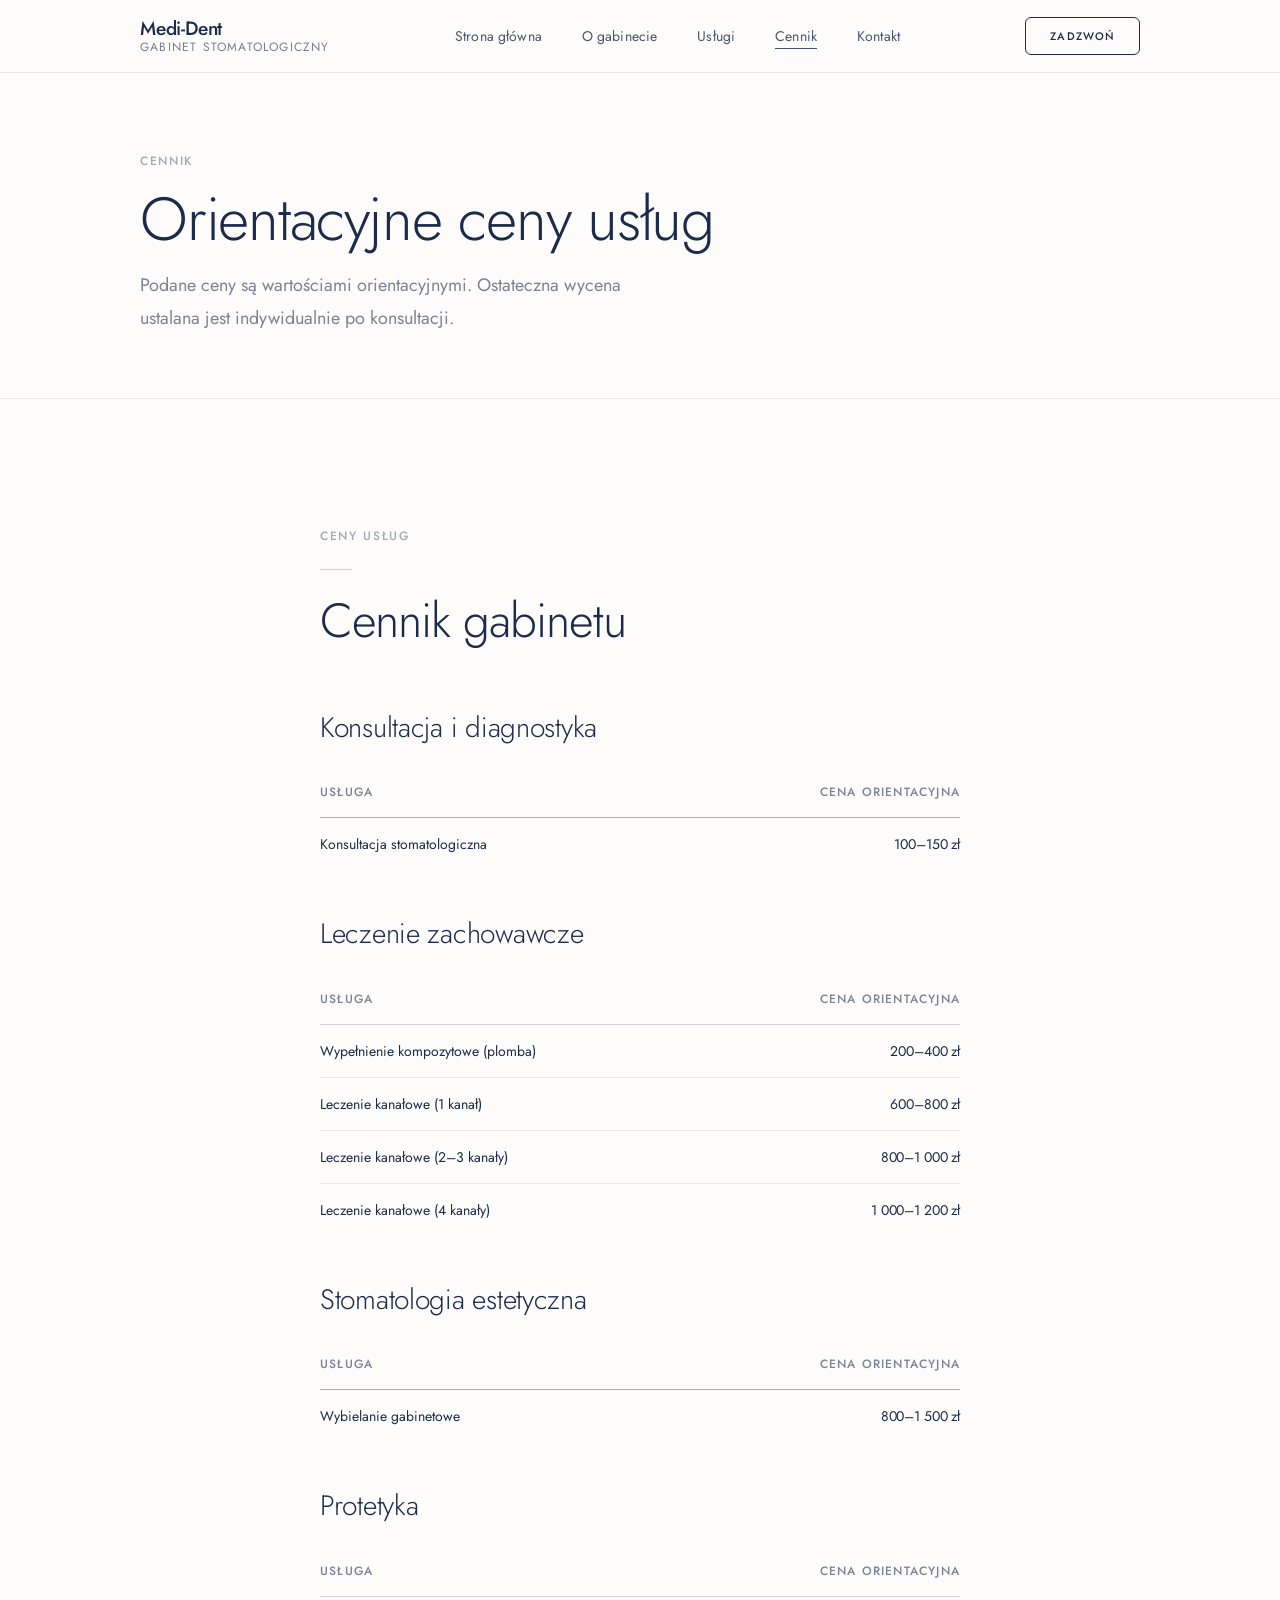
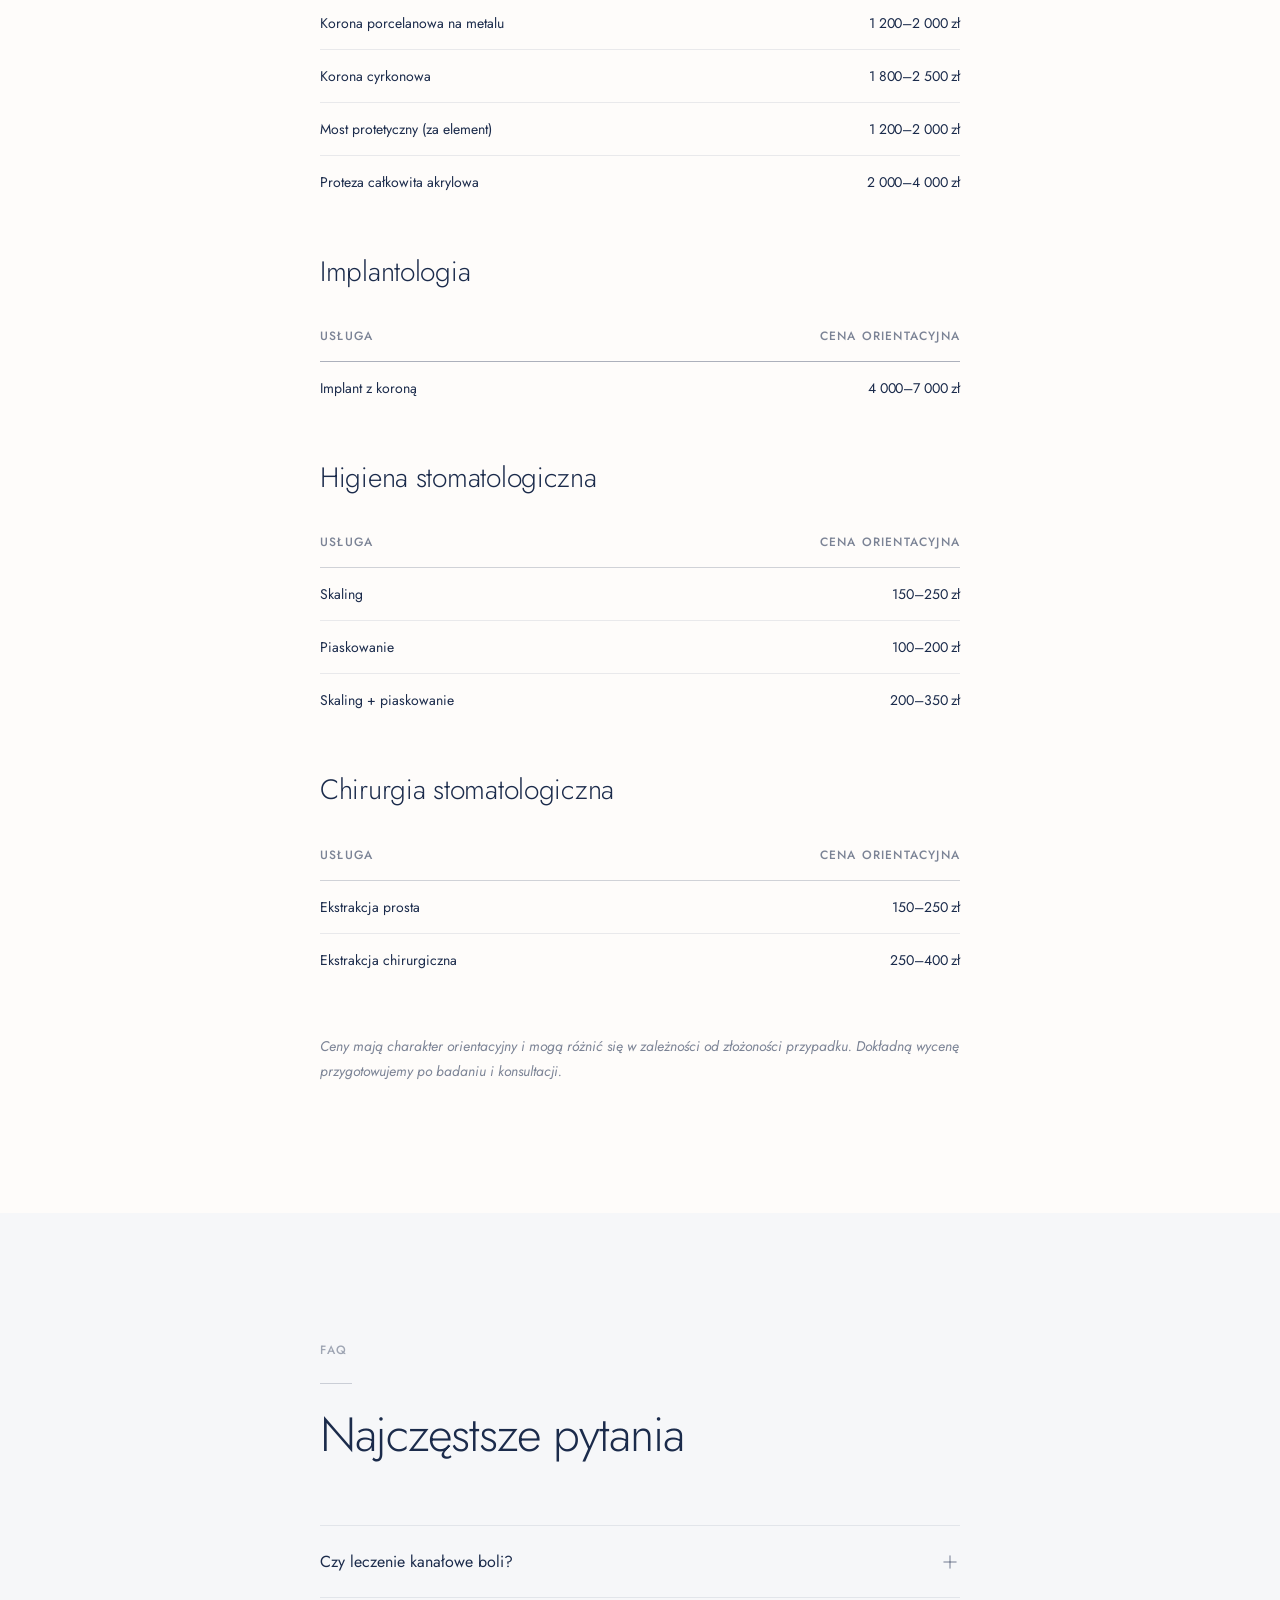
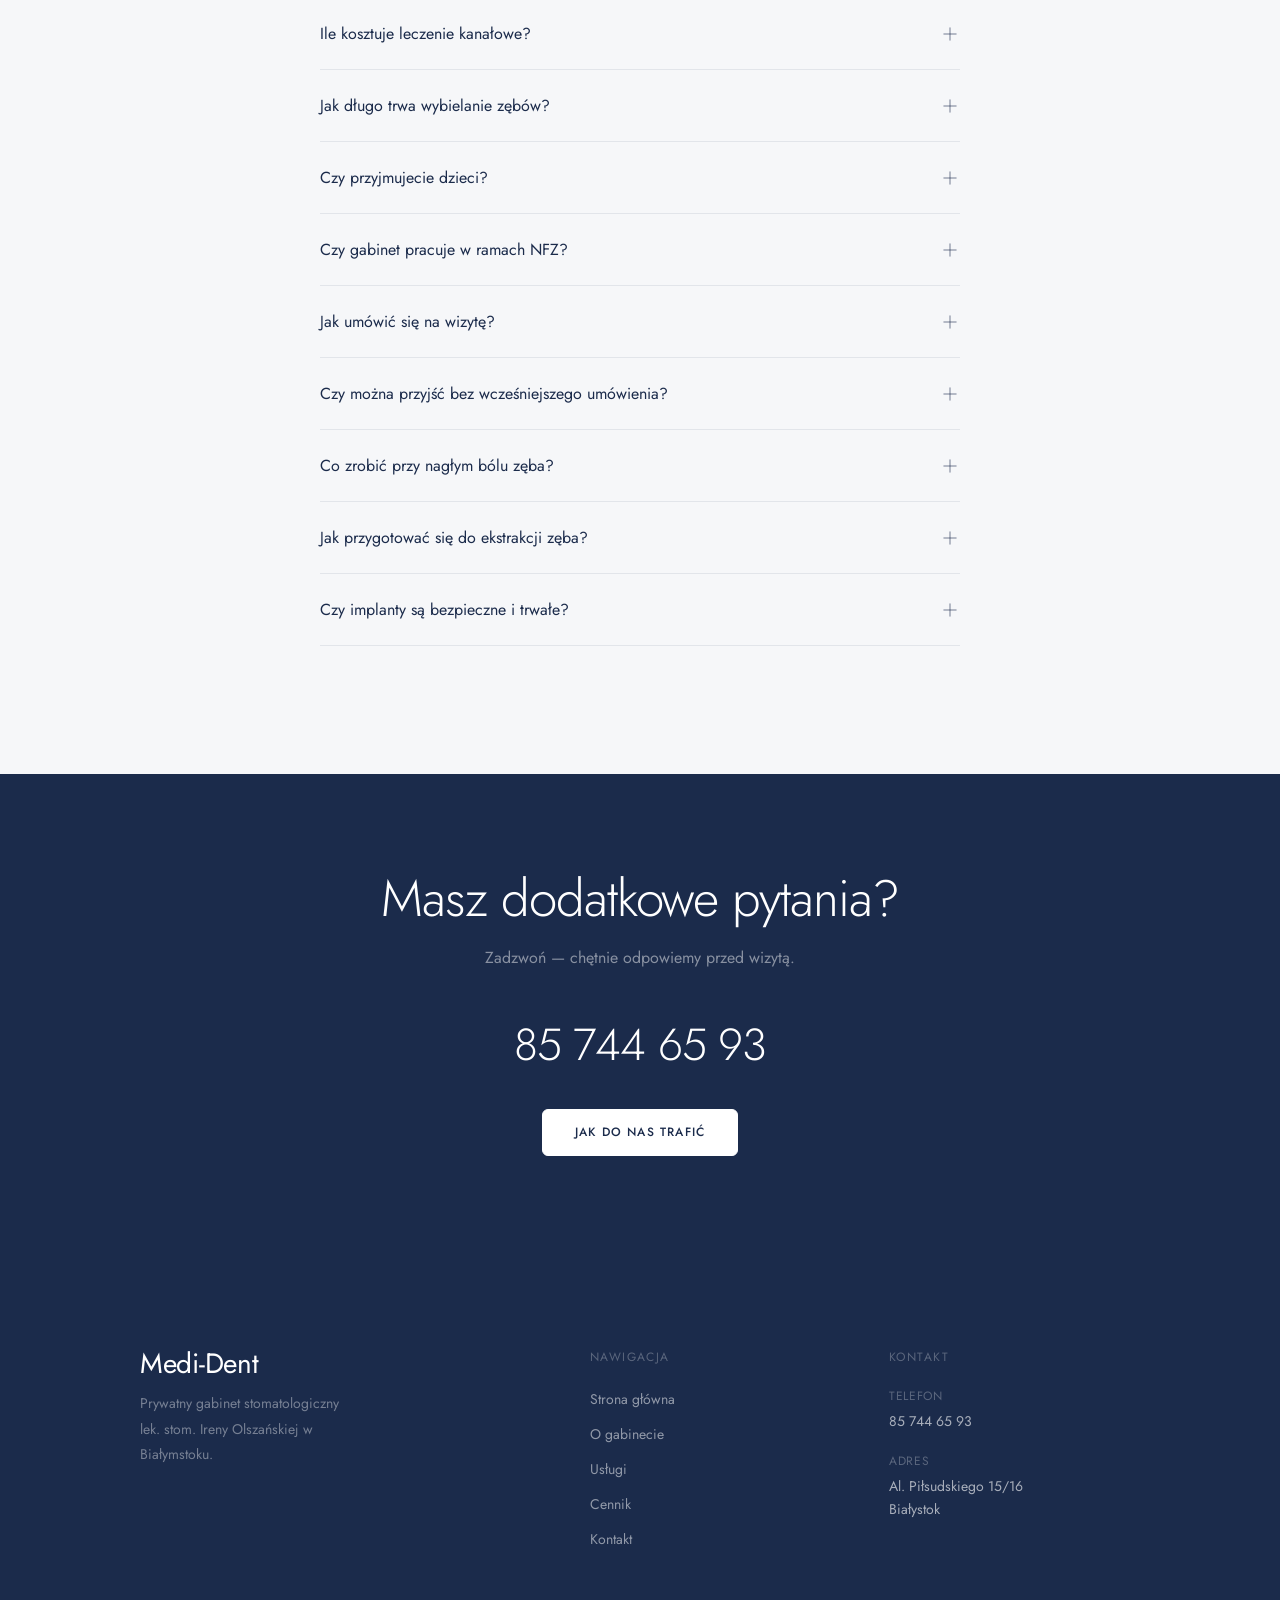
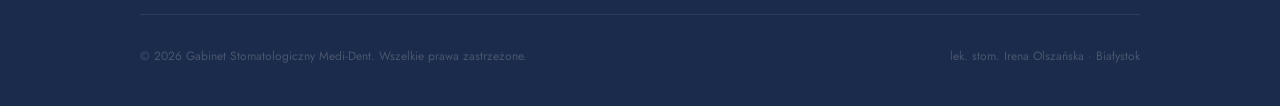
==== commit c49227e9: "Aktualizacja strony" ====
--- a/cennik.html
+++ b/cennik.html
@@ -29,7 +29,7 @@
     "name": "Gabinet Stomatologiczny Medi-Dent",
     "description": "Prywatny gabinet stomatologiczny w Białymstoku",
     "url": "https://medi-dent.pl",
-    "telephone": "[TELEFON]",
+    "telephone": "857446593",
     "address": {
       "@type": "PostalAddress",
       "streetAddress": "Al. Piłsudskiego 15/16",
@@ -45,7 +45,7 @@
 
   <a href="#main-content" class="skip-link">Przejdź do treści</a>
 
-  <header class="nav is-scrolled" role="banner">
+  <header class="nav nav--subpage is-scrolled" role="banner">
     <div class="nav__inner">
       <a href="index.html" class="nav__logo" aria-label="Medi-Dent — strona główna">
         <span class="nav__logo-name">Medi-Dent</span>
@@ -58,7 +58,7 @@
         <a href="cennik.html"      class="nav__link" aria-current="page">Cennik</a>
         <a href="kontakt.html"     class="nav__link">Kontakt</a>
       </nav>
-      <a href="tel:[TELEFON]" class="btn btn--outline btn--sm nav__cta">Zadzwoń</a>
+      <a href="tel:857446593" class="btn btn--outline btn--sm nav__cta">Zadzwoń</a>
       <button class="nav__hamburger" aria-label="Otwórz menu"
               aria-expanded="false" aria-controls="mobile-menu">
         <span></span><span></span><span></span>
@@ -72,7 +72,7 @@
     <a href="uslugi.html"      class="nav__mobile-link">Usługi</a>
     <a href="cennik.html"      class="nav__mobile-link">Cennik</a>
     <a href="kontakt.html"     class="nav__mobile-link">Kontakt</a>
-    <a href="tel:[TELEFON]" class="btn btn--outline nav__mobile-cta">Zadzwoń</a>
+    <a href="tel:857446593" class="btn btn--outline nav__mobile-cta">Zadzwoń</a>
   </nav>
 
   <main id="main-content">
@@ -277,7 +277,7 @@
               <span class="faq-question__icon" aria-hidden="true"><svg viewBox="0 0 20 20" fill="none" stroke="currentColor" stroke-width="1.5" stroke-linecap="round"><line x1="10" y1="4" x2="10" y2="16"/><line class="icon-v" x1="4" y1="10" x2="16" y2="10"/></svg></span>
             </button>
             <div class="faq-answer" id="faq-answer-6" role="region" aria-labelledby="faq-btn-6">
-              <p class="faq-answer__text">Wyłącznie telefonicznie pod numer <a href="tel:[TELEFON]">[TELEFON]</a>, w godzinach przyjęć gabinetu.</p>
+              <p class="faq-answer__text">Wyłącznie telefonicznie pod numer <a href="tel:857446593">85 744 65 93</a>, w godzinach przyjęć gabinetu.</p>
             </div>
           </li>
           <li class="faq-item">
@@ -295,7 +295,7 @@
               <span class="faq-question__icon" aria-hidden="true"><svg viewBox="0 0 20 20" fill="none" stroke="currentColor" stroke-width="1.5" stroke-linecap="round"><line x1="10" y1="4" x2="10" y2="16"/><line class="icon-v" x1="4" y1="10" x2="16" y2="10"/></svg></span>
             </button>
             <div class="faq-answer" id="faq-answer-8" role="region" aria-labelledby="faq-btn-8">
-              <p class="faq-answer__text">Zadzwoń pod <a href="tel:[TELEFON]">[TELEFON]</a>&nbsp;&mdash; staramy się przyjmować pilne przypadki bólowe w możliwie najkrótszym czasie. Nie czekaj z bólem.</p>
+              <p class="faq-answer__text">Zadzwoń pod <a href="tel:857446593">85 744 65 93</a>&nbsp;&mdash; staramy się przyjmować pilne przypadki bólowe w możliwie najkrótszym czasie. Nie czekaj z bólem.</p>
             </div>
           </li>
           <li class="faq-item">
@@ -324,7 +324,7 @@
       <div class="cta-block">
         <h2 class="cta-block__title" id="cta-pricing-heading">Masz dodatkowe pytania?</h2>
         <p class="cta-block__subtitle">Zadzwoń&nbsp;&mdash; chętnie odpowiemy przed wizytą.</p>
-        <a href="tel:[TELEFON]" class="cta-block__phone">[TELEFON]</a>
+        <a href="tel:857446593" class="cta-block__phone">85 744 65 93</a>
         <a href="kontakt.html" class="btn btn--light">Jak do nas trafić</a>
       </div>
     </section>
@@ -352,7 +352,7 @@
           <p class="footer__heading">Kontakt</p>
           <div class="footer__contact-item">
             <span class="footer__contact-label">Telefon</span>
-            <a href="tel:[TELEFON]" class="footer__contact-value">[TELEFON]</a>
+            <a href="tel:857446593" class="footer__contact-value">85 744 65 93</a>
           </div>
           <div class="footer__contact-item">
             <span class="footer__contact-label">Adres</span>
@@ -367,7 +367,7 @@
     </div>
   </footer>
 
-  <a href="tel:[TELEFON]" class="floating-cta" aria-label="Zadzwoń do gabinetu">
+  <a href="tel:857446593" class="floating-cta" aria-label="Zadzwoń do gabinetu">
     <svg viewBox="0 0 24 24" fill="none" stroke="currentColor" stroke-width="1.5" stroke-linecap="round" stroke-linejoin="round" aria-hidden="true">
       <path d="M22 16.92v3a2 2 0 0 1-2.18 2 19.79 19.79 0 0 1-8.63-3.07A19.5 19.5 0 0 1 5.5 13.5a19.79 19.79 0 0 1-3.07-8.67A2 2 0 0 1 4.41 2h3a2 2 0 0 1 2 1.72c.127.96.361 1.903.7 2.81a2 2 0 0 1-.45 2.11L8.09 9.91a16 16 0 0 0 6 6l1.27-1.27a2 2 0 0 1 2.11-.45c.907.339 1.85.573 2.81.7A2 2 0 0 1 22 16.92z"/>
     </svg>
--- a/css/layout.css
+++ b/css/layout.css
@@ -36,24 +36,80 @@
 
 /* ── NAWIGACJA ──────────────────────────────────────────────────── */
 
+/*
+  STANY BELKI — strona główna (index.html):
+  .nav (bez is-scrolled) → przezroczyste tło, ciemne teksty
+  .nav.is-scrolled       → granatowe tło, białe teksty
+
+  PODSTRONY:
+  .nav.nav--subpage      → zawsze jasne tło + ciemne teksty,
+                           niezależnie od is-scrolled
+*/
+
 .nav {
-  position:   fixed;
-  top:        0;
-  left:       0;
-  width:      100%;
-  height:     72px;
-  z-index:    100;
-  background: transparent;
-  transition: background 0.45s var(--ease-out),
-              box-shadow 0.45s var(--ease-out);
+  position:        fixed;
+  top:             0;
+  left:            0;
+  width:           100%;
+  height:          72px;
+  z-index:         100;
+  background:      transparent;
+  backdrop-filter: none;
+  -webkit-backdrop-filter: none;
+  box-shadow:      none;
+  transition:      background  0.45s var(--ease-out),
+                   box-shadow  0.45s var(--ease-out);
 }
 
 .nav.is-scrolled {
-  background:      rgba(254, 252, 250, 0.94);
+  background: var(--color-navy);
+  box-shadow: none;
+}
+
+/* ── PODSTRONY: zawsze jasna belka ──────────────────────────────── */
+
+.nav.nav--subpage,
+.nav.nav--subpage.is-scrolled {
+  background:      rgba(254, 252, 250, 0.96);
   backdrop-filter: blur(20px);
   -webkit-backdrop-filter: blur(20px);
   box-shadow:      var(--shadow-nav);
 }
+
+.nav.nav--subpage .nav__logo-name,
+.nav.nav--subpage.is-scrolled .nav__logo-name {
+  color: var(--color-navy);
+}
+
+.nav.nav--subpage .nav__logo-tagline,
+.nav.nav--subpage.is-scrolled .nav__logo-tagline {
+  color:   var(--color-navy);
+  opacity: 0.6;
+}
+
+.nav.nav--subpage .nav__link,
+.nav.nav--subpage.is-scrolled .nav__link {
+  color: var(--color-navy-80);
+}
+
+.nav.nav--subpage .nav__cta,
+.nav.nav--subpage.is-scrolled .nav__cta {
+  color:        var(--color-navy);
+  border-color: var(--color-navy);
+}
+
+.nav.nav--subpage .nav__cta:hover,
+.nav.nav--subpage.is-scrolled .nav__cta:hover {
+  background: var(--color-navy);
+  color:      var(--color-white);
+}
+
+.nav.nav--subpage .nav__hamburger span,
+.nav.nav--subpage.is-scrolled .nav__hamburger span {
+  background: var(--color-navy);
+}
+
+/* ── KONIEC PODSTRON ────────────────────────────────────────────── */
 
 .nav__inner {
   display:         flex;
@@ -76,16 +132,20 @@
 }
 
 .nav__logo-name {
-  font-family:     var(--font-display);
-  font-size:       1.2rem;
-  font-weight:     500;
-  letter-spacing:  -0.01em;
-  color:           var(--color-white);
-  transition:      color 0.45s var(--ease-out);
-  line-height:     1;
+  font-family:    var(--font-display);
+  font-size:      1.2rem;
+  font-weight:    500;
+  letter-spacing: -0.01em;
+  color:          var(--color-navy);
+  transition:     color 0.45s var(--ease-out);
+  line-height:    1;
 }
 
 .nav.is-scrolled .nav__logo-name {
+  color: var(--color-white);
+}
+
+.nav.is-open .nav__logo-name {
   color: var(--color-navy);
 }
 
@@ -95,36 +155,43 @@
   font-weight:    400;
   letter-spacing: 0.10em;
   text-transform: uppercase;
-  color:          var(--color-white);
-  opacity:        0.45;
+  color:          var(--color-navy);
+  opacity:        0.6;
+  transition:     color   0.45s var(--ease-out),
+                  opacity 0.45s var(--ease-out);
+  line-height:    1;
+}
+
+.nav.is-scrolled .nav__logo-tagline {
+  color:   var(--color-white);
+  opacity: 0.45;
+}
+
+.nav.is-open .nav__logo-tagline {
+  color:   var(--color-navy);
+  opacity: 0.6;
+}
+
+/* Linki desktopowe */
+
+.nav__links {
+  display:     none;
+  align-items: center;
+  gap:         var(--space-10);
+}
+
+.nav__link {
+  font-family:    var(--font-body);
+  font-size:      var(--text-sm);
+  font-weight:    400;
+  letter-spacing: 0.01em;
+  color:          var(--color-navy-80);
+  position:       relative;
   transition:     color 0.45s var(--ease-out);
-  line-height:    1;
-}
-
-.nav.is-scrolled .nav__logo-tagline {
-  color: var(--color-navy);
-}
-
-/* Linki desktopowe */
-
-.nav__links {
-  display:    none;
-  align-items: center;
-  gap:        var(--space-10);
-}
-
-.nav__link {
-  font-family:     var(--font-body);
-  font-size:       var(--text-sm);
-  font-weight:     400;
-  letter-spacing:  0.01em;
-  color:           var(--color-white);
-  position:        relative;
-  transition:      color 0.45s var(--ease-out);
 }
 
 .nav.is-scrolled .nav__link {
-  color: var(--color-navy-80);
+  color: var(--color-white);
 }
 
 .nav__link::after {
@@ -149,8 +216,19 @@
   display: none;
 }
 
-/* Strona główna: przycisk "Zadzwoń" na przezroczystym tle (przed scrollem) */
-.nav:not(.is-scrolled) .nav__cta {
+/* Stan domyślny (przezroczyste tło): ciemny outline */
+.nav:not(.is-scrolled):not(.is-open) .nav__cta {
+  color:        var(--color-navy);
+  border-color: var(--color-navy);
+}
+
+.nav:not(.is-scrolled):not(.is-open) .nav__cta:hover {
+  background: var(--color-navy);
+  color:      var(--color-white);
+}
+
+/* Stan is-scrolled (granatowe tło): biały outline */
+.nav.is-scrolled .nav__cta {
   color:        var(--color-white);
   border-color: var(--color-white);
   transition:   color        0.45s var(--ease-out),
@@ -158,7 +236,7 @@
                 background   0.35s var(--ease-out);
 }
 
-.nav:not(.is-scrolled) .nav__cta:hover {
+.nav.is-scrolled .nav__cta:hover {
   background: var(--color-white);
   color:      var(--color-navy);
 }
@@ -166,30 +244,34 @@
 /* Hamburger */
 
 .nav__hamburger {
-  display:        flex;
-  flex-direction: column;
+  display:         flex;
+  flex-direction:  column;
   justify-content: center;
-  gap:            5px;
-  width:          36px;
-  height:         36px;
-  padding:        6px;
-  cursor:         pointer;
-  background:     none;
-  border:         none;
+  gap:             5px;
+  width:           36px;
+  height:          36px;
+  padding:         6px;
+  cursor:          pointer;
+  background:      none;
+  border:          none;
 }
 
 .nav__hamburger span {
-  display:       block;
-  width:         24px;
-  height:        1px;
-  background:    var(--color-white);
+  display:          block;
+  width:            24px;
+  height:           1px;
+  background:       var(--color-navy);
   transform-origin: center;
-  transition:    transform 0.30s var(--ease-out),
-                 opacity   0.30s var(--ease-out),
-                 background 0.45s var(--ease-out);
+  transition:       transform   0.30s var(--ease-out),
+                    opacity     0.30s var(--ease-out),
+                    background  0.45s var(--ease-out);
 }
 
 .nav.is-scrolled .nav__hamburger span {
+  background: var(--color-white);
+}
+
+.nav.is-open .nav__hamburger span {
   background: var(--color-navy);
 }
 
@@ -264,17 +346,17 @@
 /* ── HERO (index.html) ──────────────────────────────────────────── */
 
 .hero {
-  min-height: 100svh;
-  position:   relative;
-  display:    flex;
+  min-height:  100svh;
+  position:    relative;
+  display:     flex;
   align-items: center;
-  overflow:   hidden;
+  overflow:    hidden;
 }
 
 .hero__bg {
   position:   absolute;
   inset:      0;
-  background: var(--color-navy);
+  background: var(--color-bg);
 }
 
 /* Dekoracje geometryczne CSS */
@@ -286,11 +368,11 @@
 }
 
 .hero__deco--circle-lg {
-  top:          -100px;
-  right:        -100px;
-  width:        500px;
-  height:       500px;
-  border:       1px solid rgba(255, 255, 255, 0.05);
+  top:    -100px;
+  right:  -100px;
+  width:  500px;
+  height: 500px;
+  border: 1px solid var(--color-navy-12);
 }
 
 .hero__deco--circle-sm {
@@ -298,16 +380,16 @@
   right:  80px;
   width:  280px;
   height: 280px;
-  border: 1px solid rgba(255, 255, 255, 0.035);
+  border: 1px solid var(--color-navy-06);
 }
 
 .hero__deco--line {
-  position:     absolute;
-  left:         0;
-  top:          50%;
-  width:        60px;
-  height:       1px;
-  background:   rgba(255, 255, 255, 0.12);
+  position:      absolute;
+  left:          0;
+  top:           50%;
+  width:         60px;
+  height:        1px;
+  background:    var(--color-navy-20);
   border-radius: 0;
 }
 
@@ -316,7 +398,7 @@
   inset:      0;
   background: linear-gradient(
     to top,
-    rgba(27, 43, 75, 0.40) 0%,
+    rgba(246, 247, 249, 0.60) 0%,
     transparent 65%
   );
   pointer-events: none;
@@ -337,7 +419,7 @@
   font-weight:    500;
   letter-spacing: 0.14em;
   text-transform: uppercase;
-  color:          rgba(255, 255, 255, 0.40);
+  color:          var(--color-navy-40);
   margin-bottom:  var(--space-5);
 }
 
@@ -345,7 +427,7 @@
   font-family:    var(--font-display);
   font-size:      var(--text-hero);
   font-weight:    300;
-  color:          var(--color-white);
+  color:          var(--color-navy);
   line-height:    1.08;
   letter-spacing: -0.025em;
   margin-bottom:  var(--space-6);
@@ -356,7 +438,7 @@
   font-family:   var(--font-body);
   font-size:     var(--text-md);
   font-weight:   400;
-  color:         rgba(255, 255, 255, 0.58);
+  color:         var(--color-text-muted);
   line-height:   var(--leading-loose);
   max-width:     480px;
   margin-bottom: var(--space-10);
@@ -369,12 +451,12 @@
 }
 
 .hero__values {
-  display:      flex;
-  gap:          var(--space-8);
-  margin-top:   var(--space-14, 3.5rem);
-  flex-wrap:    wrap;
-  padding-top:  var(--space-8);
-  border-top:   1px solid rgba(255, 255, 255, 0.10);
+  display:     flex;
+  gap:         var(--space-8);
+  margin-top:  var(--space-14, 3.5rem);
+  flex-wrap:   wrap;
+  padding-top: var(--space-8);
+  border-top:  1px solid var(--color-border-mid);
 }
 
 .hero__value {
@@ -384,11 +466,11 @@
 }
 
 .hero__value-icon {
-  width:      18px;
-  height:     18px;
-  stroke:     var(--color-white);
-  fill:       none;
-  opacity:    0.55;
+  width:       18px;
+  height:      18px;
+  stroke:      var(--color-navy);
+  fill:        none;
+  opacity:     0.40;
   flex-shrink: 0;
 }
 
@@ -396,7 +478,7 @@
   font-family:    var(--font-body);
   font-size:      var(--text-sm);
   font-weight:    400;
-  color:          rgba(255, 255, 255, 0.58);
+  color:          var(--color-text-muted);
   letter-spacing: 0.01em;
 }
 
@@ -435,8 +517,8 @@
 
 /* O gabinecie */
 .about-layout {
-  display: grid;
-  gap:     clamp(var(--space-10), 6vw, var(--space-20));
+  display:     grid;
+  gap:         clamp(var(--space-10), 6vw, var(--space-20));
   align-items: start;
 }
 
@@ -548,11 +630,11 @@
 }
 
 .footer__brand-tagline {
-  font-family:  var(--font-body);
-  font-size:    var(--text-sm);
-  color:        rgba(255, 255, 255, 0.40);
-  line-height:  var(--leading-loose);
-  max-width:    240px;
+  font-family: var(--font-body);
+  font-size:   var(--text-sm);
+  color:       rgba(255, 255, 255, 0.40);
+  line-height: var(--leading-loose);
+  max-width:   240px;
 }
 
 .footer__heading {
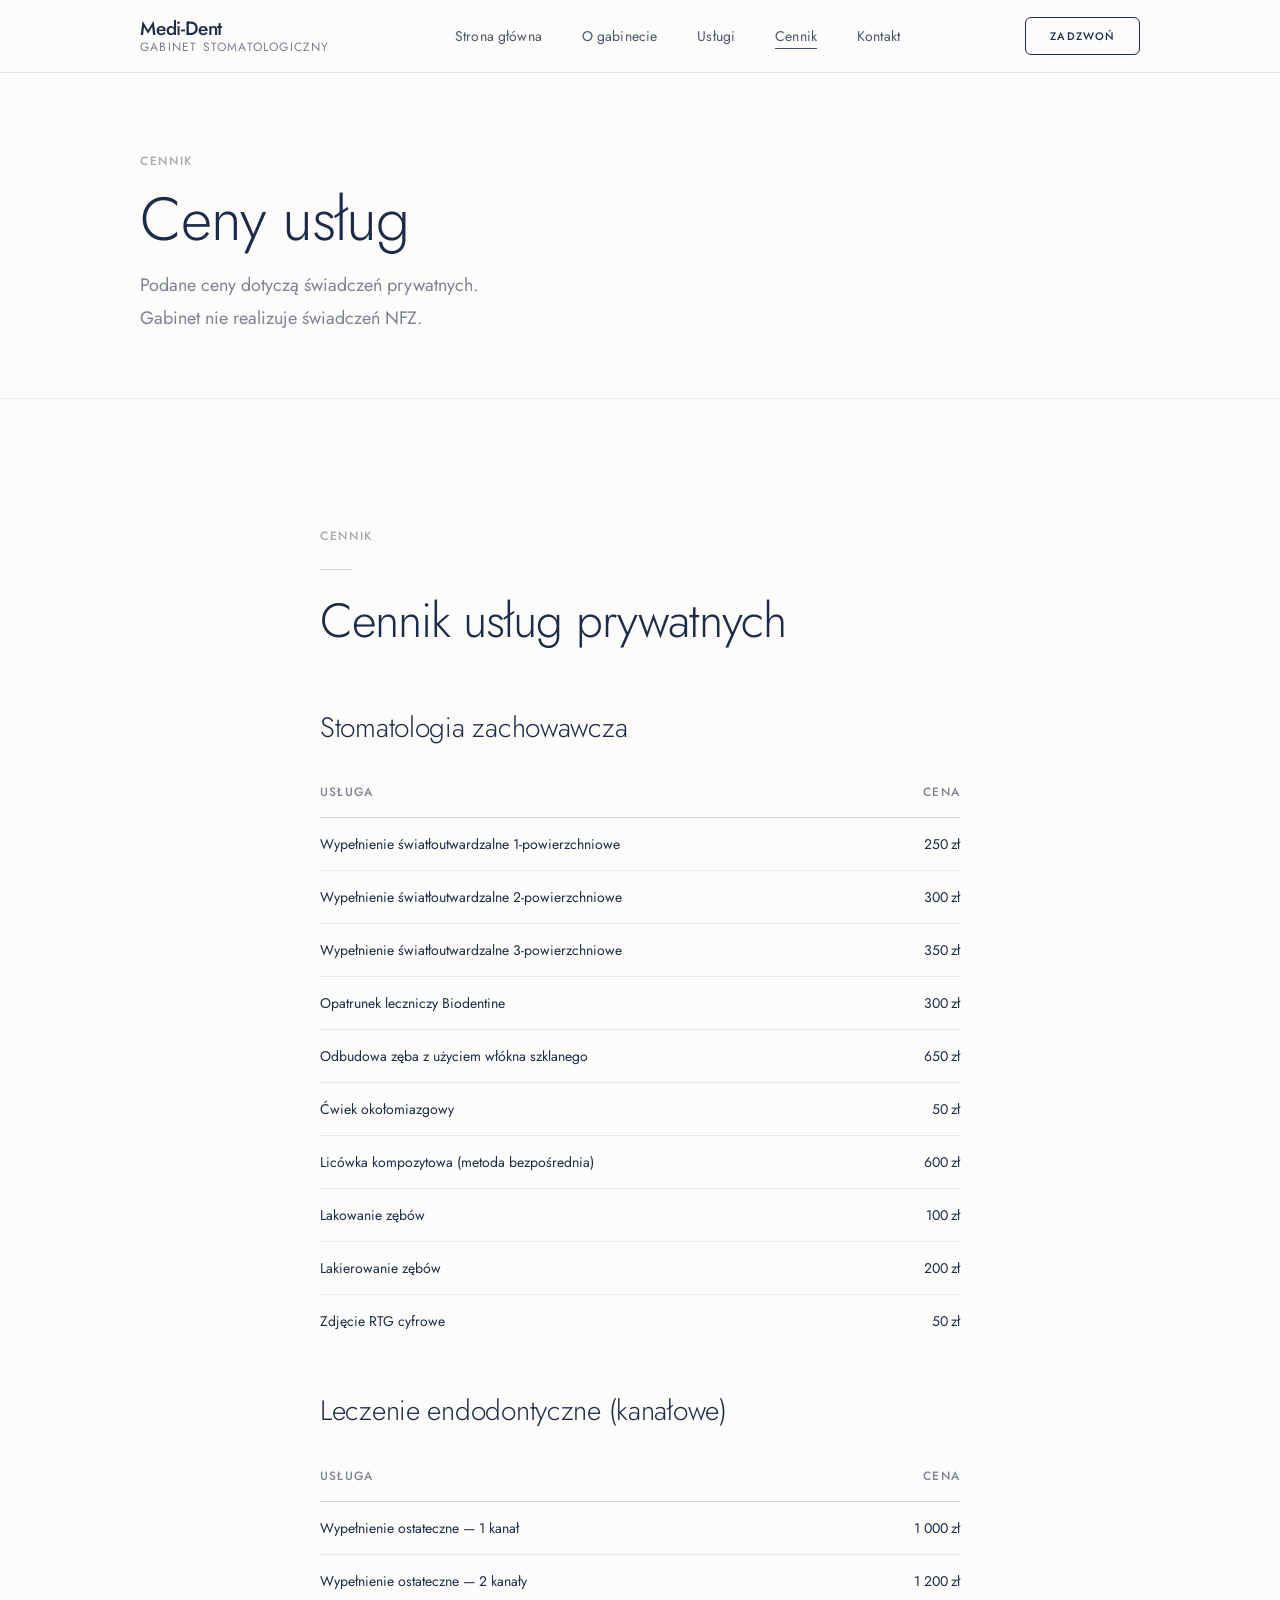
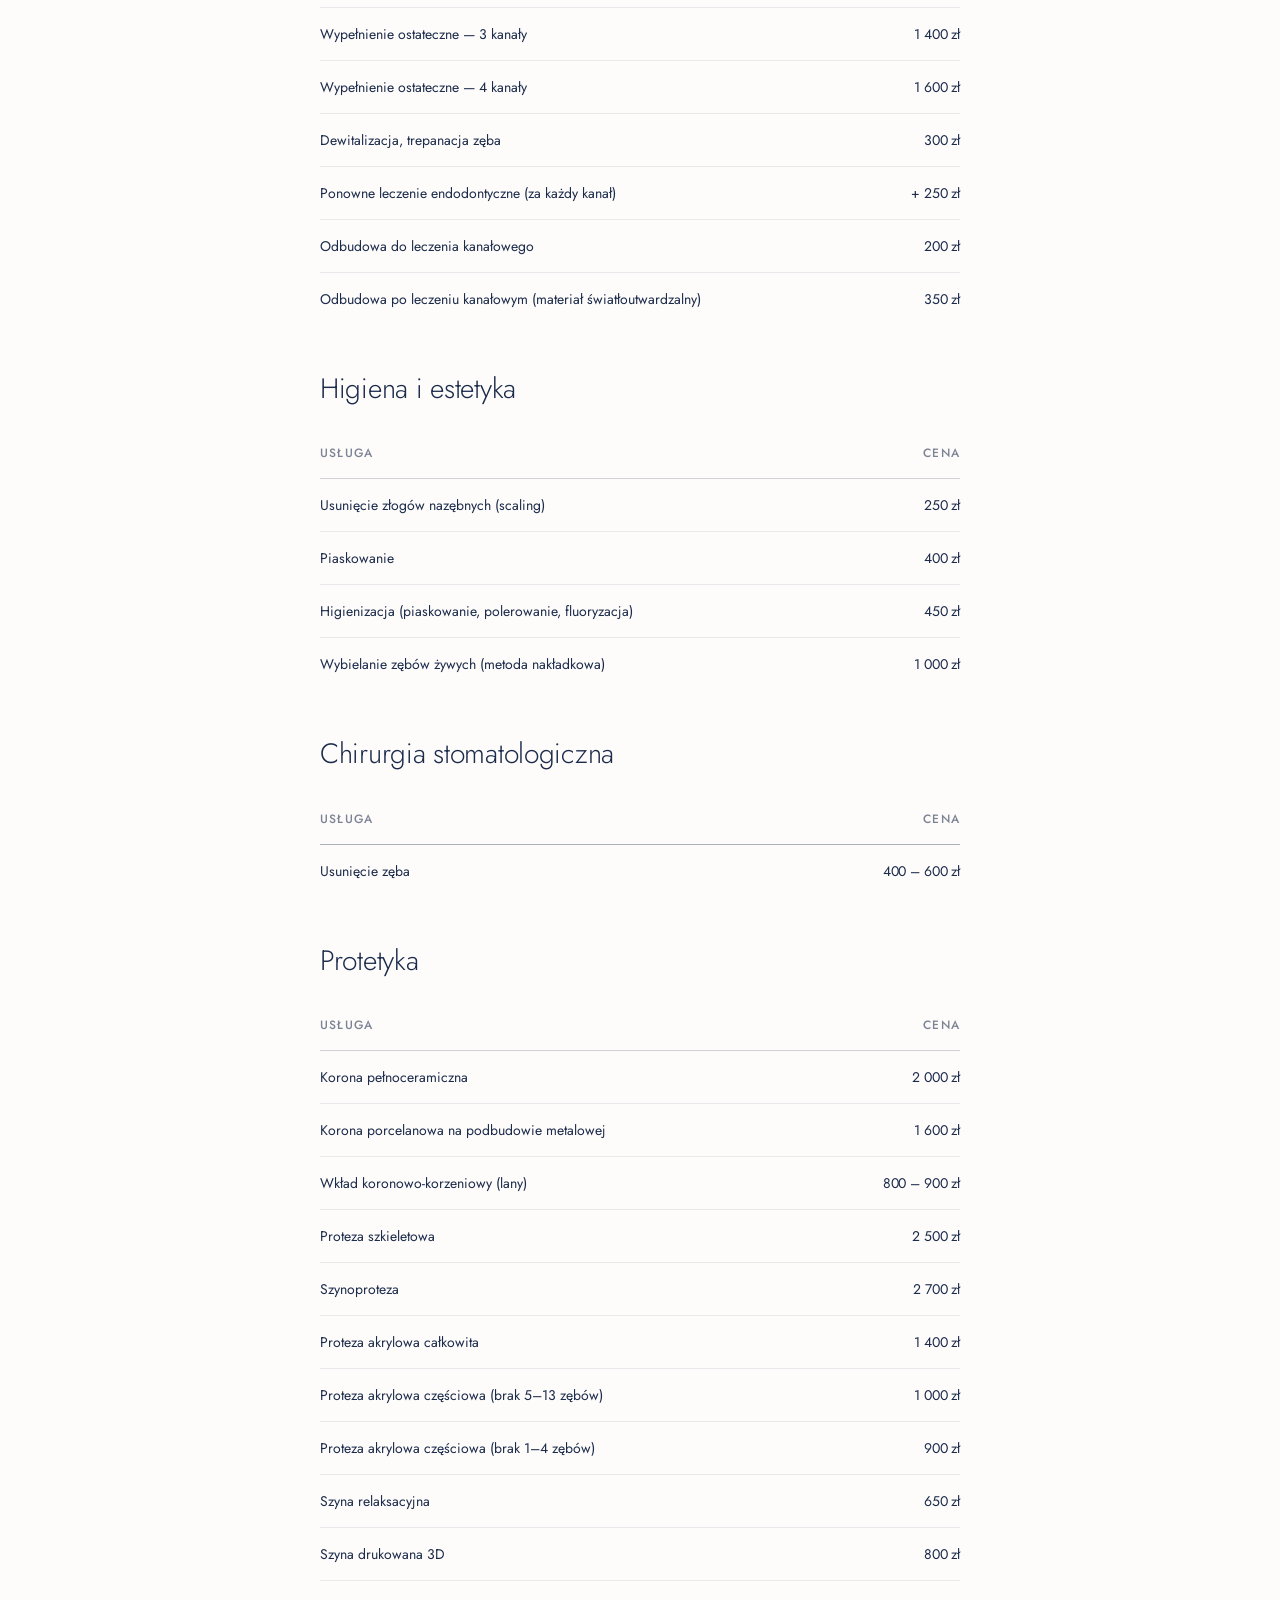
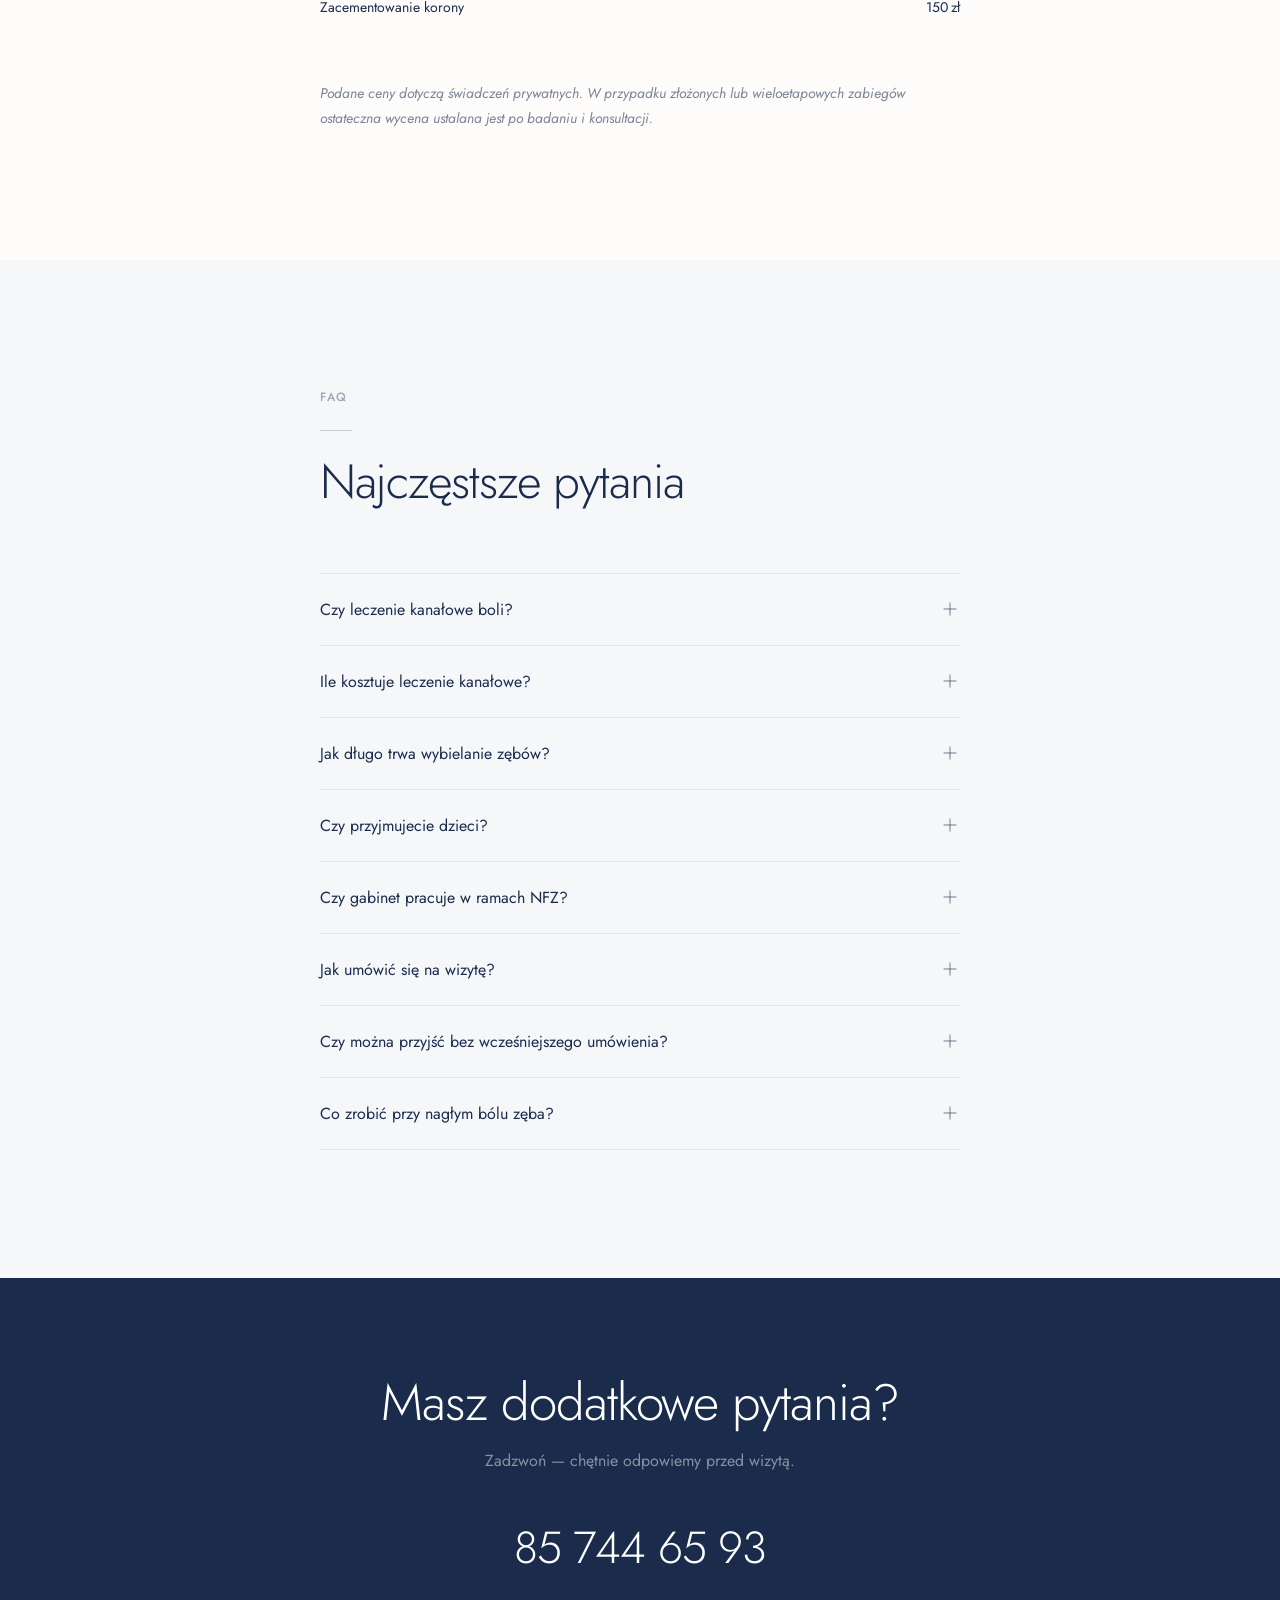
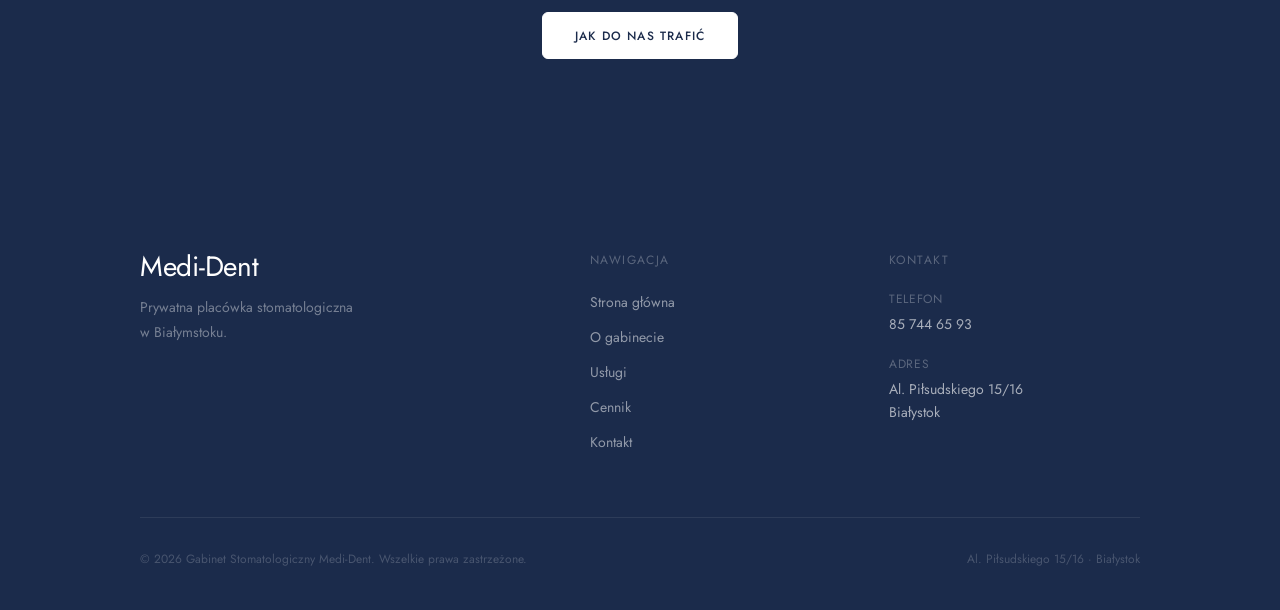
==== commit a588a47e: "aktualizacja cennika, dodanie zdjęcia placówki w kontakt, dodanie zdjęć lekarzy, zmiana opisow na pl" ====
--- a/cennik.html
+++ b/cennik.html
@@ -3,15 +3,15 @@
 <head>
   <meta charset="UTF-8" />
   <meta name="viewport" content="width=device-width, initial-scale=1.0" />
-  <title>Cennik — Medi-Dent Białystok | Orientacyjne ceny usług stomatologicznych</title>
-  <meta name="description" content="Orientacyjny cennik gabinetu Medi-Dent w Białymstoku. Leczenie kanałowe, wybielanie, protetyka, implantologia. lek. stom. Irena Olszańska." />
+  <title>Cennik — Medi-Dent Białystok | Ceny usług stomatologicznych</title>
+  <meta name="description" content="Cennik usług gabinetu Medi-Dent w Białymstoku. Leczenie kanałowe, wypełnienia, protetyka, higiena, wybielanie. Al. Piłsudskiego 15/16." />
   <meta name="robots" content="index, follow, max-snippet:-1, max-image-preview:large" />
   <meta name="theme-color" content="#1B2B4B" />
   <link rel="canonical" href="https://medi-dent.pl/cennik.html" />
   <meta property="og:type" content="website" />
   <meta property="og:locale" content="pl_PL" />
   <meta property="og:title" content="Cennik — Medi-Dent Białystok" />
-  <meta property="og:description" content="Orientacyjny cennik gabinetu Medi-Dent w Białymstoku. lek. stom. Irena Olszańska." />
+  <meta property="og:description" content="Cennik usług gabinetu Medi-Dent w Białymstoku. Leczenie kanałowe, wypełnienia, protetyka i więcej." />
   <meta property="og:image" content="https://medi-dent.pl/assets/og-image.jpg" />
   <link rel="preconnect" href="https://fonts.googleapis.com" />
   <link rel="preconnect" href="https://fonts.gstatic.com" crossorigin />
@@ -27,7 +27,7 @@
     "@context": "https://schema.org",
     "@type": "Dentist",
     "name": "Gabinet Stomatologiczny Medi-Dent",
-    "description": "Prywatny gabinet stomatologiczny w Białymstoku",
+    "description": "Prywatna placówka stomatologiczna w Białymstoku",
     "url": "https://medi-dent.pl",
     "telephone": "857446593",
     "address": {
@@ -80,10 +80,10 @@
     <div class="page-hero section--warm">
       <div class="container">
         <span class="page-hero__label label">Cennik</span>
-        <h1 class="page-hero__title">Orientacyjne ceny usług</h1>
+        <h1 class="page-hero__title">Ceny usług</h1>
         <p class="page-hero__subtitle">
-          Podane ceny są wartościami orientacyjnymi. Ostateczna wycena ustalana
-          jest indywidualnie po konsultacji.
+          Podane ceny dotyczą świadczeń prywatnych.<br>
+          Gabinet nie realizuje świadczeń NFZ.
         </p>
       </div>
     </div>
@@ -92,132 +92,163 @@
       <div class="container container--narrow">
 
         <div class="section-header">
-          <span class="label reveal">Ceny usług</span>
+          <span class="label reveal">Cennik</span>
           <span class="divider reveal reveal-delay-1" aria-hidden="true"></span>
           <h2 class="section-header__title reveal reveal-delay-2" id="pricing-heading">
-            Cennik gabinetu
+            Cennik usług prywatnych
           </h2>
         </div>
 
+        <!-- ── STOMATOLOGIA ZACHOWAWCZA ── -->
         <div class="pricing-section reveal">
-          <h3 class="pricing-section__title">Konsultacja i diagnostyka</h3>
-          <table class="pricing-table" aria-label="Konsultacja i diagnostyka — ceny">
-            <thead><tr><th>Usługa</th><th style="text-align: right;">Cena orientacyjna</th></tr></thead>
+          <h3 class="pricing-section__title">Stomatologia zachowawcza</h3>
+          <table class="pricing-table" aria-label="Stomatologia zachowawcza — ceny">
+            <thead>
+              <tr><th>Usługa</th><th style="text-align: right;">Cena</th></tr>
+            </thead>
             <tbody>
-              <tr><td class="pricing-name">Konsultacja stomatologiczna</td><td class="pricing-price">100&ndash;150&nbsp;zł</td></tr>
+              <tr><td class="pricing-name">Wypełnienie światłoutwardzalne 1-powierzchniowe</td><td class="pricing-price">250&nbsp;zł</td></tr>
+              <tr><td class="pricing-name">Wypełnienie światłoutwardzalne 2-powierzchniowe</td><td class="pricing-price">300&nbsp;zł</td></tr>
+              <tr><td class="pricing-name">Wypełnienie światłoutwardzalne 3-powierzchniowe</td><td class="pricing-price">350&nbsp;zł</td></tr>
+              <tr><td class="pricing-name">Opatrunek leczniczy Biodentine</td><td class="pricing-price">300&nbsp;zł</td></tr>
+              <tr><td class="pricing-name">Odbudowa zęba z użyciem włókna szklanego</td><td class="pricing-price">650&nbsp;zł</td></tr>
+              <tr><td class="pricing-name">Ćwiek okołomiazgowy</td><td class="pricing-price">50&nbsp;zł</td></tr>
+              <tr><td class="pricing-name">Licówka kompozytowa (metoda bezpośrednia)</td><td class="pricing-price">600&nbsp;zł</td></tr>
+              <tr><td class="pricing-name">Lakowanie zębów</td><td class="pricing-price">100&nbsp;zł</td></tr>
+              <tr><td class="pricing-name">Lakierowanie zębów</td><td class="pricing-price">200&nbsp;zł</td></tr>
+              <tr><td class="pricing-name">Zdjęcie RTG cyfrowe</td><td class="pricing-price">50&nbsp;zł</td></tr>
             </tbody>
           </table>
-          <div aria-label="Konsultacja i diagnostyka — ceny">
-            <div class="pricing-card"><span class="pricing-card__name">Konsultacja stomatologiczna</span><span class="pricing-card__price">100&ndash;150&nbsp;zł</span></div>
-          </div>
-        </div>
-
+          <div aria-label="Stomatologia zachowawcza — ceny (lista mobilna)">
+            <div class="pricing-card"><span class="pricing-card__name">Wypełnienie światłoutwardzalne 1-powierzchniowe</span><span class="pricing-card__price">250&nbsp;zł</span></div>
+            <div class="pricing-card"><span class="pricing-card__name">Wypełnienie światłoutwardzalne 2-powierzchniowe</span><span class="pricing-card__price">300&nbsp;zł</span></div>
+            <div class="pricing-card"><span class="pricing-card__name">Wypełnienie światłoutwardzalne 3-powierzchniowe</span><span class="pricing-card__price">350&nbsp;zł</span></div>
+            <div class="pricing-card"><span class="pricing-card__name">Opatrunek leczniczy Biodentine</span><span class="pricing-card__price">300&nbsp;zł</span></div>
+            <div class="pricing-card"><span class="pricing-card__name">Odbudowa zęba z użyciem włókna szklanego</span><span class="pricing-card__price">650&nbsp;zł</span></div>
+            <div class="pricing-card"><span class="pricing-card__name">Ćwiek okołomiazgowy</span><span class="pricing-card__price">50&nbsp;zł</span></div>
+            <div class="pricing-card"><span class="pricing-card__name">Licówka kompozytowa (metoda bezpośrednia)</span><span class="pricing-card__price">600&nbsp;zł</span></div>
+            <div class="pricing-card"><span class="pricing-card__name">Lakowanie zębów</span><span class="pricing-card__price">100&nbsp;zł</span></div>
+            <div class="pricing-card"><span class="pricing-card__name">Lakierowanie zębów</span><span class="pricing-card__price">200&nbsp;zł</span></div>
+            <div class="pricing-card"><span class="pricing-card__name">Zdjęcie RTG cyfrowe</span><span class="pricing-card__price">50&nbsp;zł</span></div>
+          </div>
+        </div>
+
+        <!-- ── ENDODONCJA ── -->
         <div class="pricing-section reveal reveal-delay-1">
-          <h3 class="pricing-section__title">Leczenie zachowawcze</h3>
-          <table class="pricing-table" aria-label="Leczenie zachowawcze — ceny">
-            <thead><tr><th>Usługa</th><th style="text-align: right;">Cena orientacyjna</th></tr></thead>
+          <h3 class="pricing-section__title">Leczenie endodontyczne (kanałowe)</h3>
+          <table class="pricing-table" aria-label="Endodoncja — ceny">
+            <thead>
+              <tr><th>Usługa</th><th style="text-align: right;">Cena</th></tr>
+            </thead>
             <tbody>
-              <tr><td class="pricing-name">Wypełnienie kompozytowe (plomba)</td><td class="pricing-price">200&ndash;400&nbsp;zł</td></tr>
-              <tr><td class="pricing-name">Leczenie kanałowe (1 kanał)</td><td class="pricing-price">600&ndash;800&nbsp;zł</td></tr>
-              <tr><td class="pricing-name">Leczenie kanałowe (2&ndash;3 kanały)</td><td class="pricing-price">800&ndash;1&nbsp;000&nbsp;zł</td></tr>
-              <tr><td class="pricing-name">Leczenie kanałowe (4 kanały)</td><td class="pricing-price">1&nbsp;000&ndash;1&nbsp;200&nbsp;zł</td></tr>
+              <tr><td class="pricing-name">Wypełnienie ostateczne — 1 kanał</td><td class="pricing-price">1&nbsp;000&nbsp;zł</td></tr>
+              <tr><td class="pricing-name">Wypełnienie ostateczne — 2 kanały</td><td class="pricing-price">1&nbsp;200&nbsp;zł</td></tr>
+              <tr><td class="pricing-name">Wypełnienie ostateczne — 3 kanały</td><td class="pricing-price">1&nbsp;400&nbsp;zł</td></tr>
+              <tr><td class="pricing-name">Wypełnienie ostateczne — 4 kanały</td><td class="pricing-price">1&nbsp;600&nbsp;zł</td></tr>
+              <tr><td class="pricing-name">Dewitalizacja, trepanacja zęba</td><td class="pricing-price">300&nbsp;zł</td></tr>
+              <tr><td class="pricing-name">Ponowne leczenie endodontyczne (za każdy kanał)</td><td class="pricing-price">+ 250&nbsp;zł</td></tr>
+              <tr><td class="pricing-name">Odbudowa do leczenia kanałowego</td><td class="pricing-price">200&nbsp;zł</td></tr>
+              <tr><td class="pricing-name">Odbudowa po leczeniu kanałowym (materiał światłoutwardzalny)</td><td class="pricing-price">350&nbsp;zł</td></tr>
             </tbody>
           </table>
-          <div aria-label="Leczenie zachowawcze — ceny">
-            <div class="pricing-card"><span class="pricing-card__name">Wypełnienie kompozytowe (plomba)</span><span class="pricing-card__price">200&ndash;400&nbsp;zł</span></div>
-            <div class="pricing-card"><span class="pricing-card__name">Leczenie kanałowe (1 kanał)</span><span class="pricing-card__price">600&ndash;800&nbsp;zł</span></div>
-            <div class="pricing-card"><span class="pricing-card__name">Leczenie kanałowe (2&ndash;3 kanały)</span><span class="pricing-card__price">800&ndash;1&nbsp;000&nbsp;zł</span></div>
-            <div class="pricing-card"><span class="pricing-card__name">Leczenie kanałowe (4 kanały)</span><span class="pricing-card__price">1&nbsp;000&ndash;1&nbsp;200&nbsp;zł</span></div>
-          </div>
-        </div>
-
+          <div aria-label="Endodoncja — ceny (lista mobilna)">
+            <div class="pricing-card"><span class="pricing-card__name">Wypełnienie ostateczne — 1 kanał</span><span class="pricing-card__price">1&nbsp;000&nbsp;zł</span></div>
+            <div class="pricing-card"><span class="pricing-card__name">Wypełnienie ostateczne — 2 kanały</span><span class="pricing-card__price">1&nbsp;200&nbsp;zł</span></div>
+            <div class="pricing-card"><span class="pricing-card__name">Wypełnienie ostateczne — 3 kanały</span><span class="pricing-card__price">1&nbsp;400&nbsp;zł</span></div>
+            <div class="pricing-card"><span class="pricing-card__name">Wypełnienie ostateczne — 4 kanały</span><span class="pricing-card__price">1&nbsp;600&nbsp;zł</span></div>
+            <div class="pricing-card"><span class="pricing-card__name">Dewitalizacja, trepanacja zęba</span><span class="pricing-card__price">300&nbsp;zł</span></div>
+            <div class="pricing-card"><span class="pricing-card__name">Ponowne leczenie endodontyczne (za każdy kanał)</span><span class="pricing-card__price">+ 250&nbsp;zł</span></div>
+            <div class="pricing-card"><span class="pricing-card__name">Odbudowa do leczenia kanałowego</span><span class="pricing-card__price">200&nbsp;zł</span></div>
+            <div class="pricing-card"><span class="pricing-card__name">Odbudowa po leczeniu kanałowym (materiał światłoutwardzalny)</span><span class="pricing-card__price">350&nbsp;zł</span></div>
+          </div>
+        </div>
+
+        <!-- ── HIGIENA I ESTETYKA ── -->
         <div class="pricing-section reveal reveal-delay-1">
-          <h3 class="pricing-section__title">Stomatologia estetyczna</h3>
-          <table class="pricing-table" aria-label="Stomatologia estetyczna — ceny">
-            <thead><tr><th>Usługa</th><th style="text-align: right;">Cena orientacyjna</th></tr></thead>
+          <h3 class="pricing-section__title">Higiena i estetyka</h3>
+          <table class="pricing-table" aria-label="Higiena i estetyka — ceny">
+            <thead>
+              <tr><th>Usługa</th><th style="text-align: right;">Cena</th></tr>
+            </thead>
             <tbody>
-              <tr><td class="pricing-name">Wybielanie gabinetowe</td><td class="pricing-price">800&ndash;1&nbsp;500&nbsp;zł</td></tr>
+              <tr><td class="pricing-name">Usunięcie złogów nazębnych (scaling)</td><td class="pricing-price">250&nbsp;zł</td></tr>
+              <tr><td class="pricing-name">Piaskowanie</td><td class="pricing-price">400&nbsp;zł</td></tr>
+              <tr><td class="pricing-name">Higienizacja (piaskowanie, polerowanie, fluoryzacja)</td><td class="pricing-price">450&nbsp;zł</td></tr>
+              <tr><td class="pricing-name">Wybielanie zębów żywych (metoda nakładkowa)</td><td class="pricing-price">1&nbsp;000&nbsp;zł</td></tr>
             </tbody>
           </table>
-          <div aria-label="Stomatologia estetyczna — ceny">
-            <div class="pricing-card"><span class="pricing-card__name">Wybielanie gabinetowe</span><span class="pricing-card__price">800&ndash;1&nbsp;500&nbsp;zł</span></div>
-          </div>
-        </div>
-
+          <div aria-label="Higiena i estetyka — ceny (lista mobilna)">
+            <div class="pricing-card"><span class="pricing-card__name">Usunięcie złogów nazębnych (scaling)</span><span class="pricing-card__price">250&nbsp;zł</span></div>
+            <div class="pricing-card"><span class="pricing-card__name">Piaskowanie</span><span class="pricing-card__price">400&nbsp;zł</span></div>
+            <div class="pricing-card"><span class="pricing-card__name">Higienizacja (piaskowanie, polerowanie, fluoryzacja)</span><span class="pricing-card__price">450&nbsp;zł</span></div>
+            <div class="pricing-card"><span class="pricing-card__name">Wybielanie zębów żywych (metoda nakładkowa)</span><span class="pricing-card__price">1&nbsp;000&nbsp;zł</span></div>
+          </div>
+        </div>
+
+        <!-- ── CHIRURGIA ── -->
+        <div class="pricing-section reveal reveal-delay-2">
+          <h3 class="pricing-section__title">Chirurgia stomatologiczna</h3>
+          <table class="pricing-table" aria-label="Chirurgia — ceny">
+            <thead>
+              <tr><th>Usługa</th><th style="text-align: right;">Cena</th></tr>
+            </thead>
+            <tbody>
+              <tr><td class="pricing-name">Usunięcie zęba</td><td class="pricing-price">400&nbsp;&ndash;&nbsp;600&nbsp;zł</td></tr>
+            </tbody>
+          </table>
+          <div aria-label="Chirurgia — ceny (lista mobilna)">
+            <div class="pricing-card"><span class="pricing-card__name">Usunięcie zęba</span><span class="pricing-card__price">400&nbsp;&ndash;&nbsp;600&nbsp;zł</span></div>
+          </div>
+        </div>
+
+        <!-- ── PROTETYKA ── -->
         <div class="pricing-section reveal reveal-delay-2">
           <h3 class="pricing-section__title">Protetyka</h3>
           <table class="pricing-table" aria-label="Protetyka — ceny">
-            <thead><tr><th>Usługa</th><th style="text-align: right;">Cena orientacyjna</th></tr></thead>
+            <thead>
+              <tr><th>Usługa</th><th style="text-align: right;">Cena</th></tr>
+            </thead>
             <tbody>
-              <tr><td class="pricing-name">Korona porcelanowa na metalu</td><td class="pricing-price">1&nbsp;200&ndash;2&nbsp;000&nbsp;zł</td></tr>
-              <tr><td class="pricing-name">Korona cyrkonowa</td><td class="pricing-price">1&nbsp;800&ndash;2&nbsp;500&nbsp;zł</td></tr>
-              <tr><td class="pricing-name">Most protetyczny (za element)</td><td class="pricing-price">1&nbsp;200&ndash;2&nbsp;000&nbsp;zł</td></tr>
-              <tr><td class="pricing-name">Proteza całkowita akrylowa</td><td class="pricing-price">2&nbsp;000&ndash;4&nbsp;000&nbsp;zł</td></tr>
+              <tr><td class="pricing-name">Korona pełnoceramiczna</td><td class="pricing-price">2&nbsp;000&nbsp;zł</td></tr>
+              <tr><td class="pricing-name">Korona porcelanowa na podbudowie metalowej</td><td class="pricing-price">1&nbsp;600&nbsp;zł</td></tr>
+              <tr><td class="pricing-name">Wkład koronowo-korzeniowy (lany)</td><td class="pricing-price">800&nbsp;&ndash;&nbsp;900&nbsp;zł</td></tr>
+              <tr><td class="pricing-name">Proteza szkieletowa</td><td class="pricing-price">2&nbsp;500&nbsp;zł</td></tr>
+              <tr><td class="pricing-name">Szynoproteza</td><td class="pricing-price">2&nbsp;700&nbsp;zł</td></tr>
+              <tr><td class="pricing-name">Proteza akrylowa całkowita</td><td class="pricing-price">1&nbsp;400&nbsp;zł</td></tr>
+              <tr><td class="pricing-name">Proteza akrylowa częściowa (brak 5–13 zębów)</td><td class="pricing-price">1&nbsp;000&nbsp;zł</td></tr>
+              <tr><td class="pricing-name">Proteza akrylowa częściowa (brak 1–4 zębów)</td><td class="pricing-price">900&nbsp;zł</td></tr>
+              <tr><td class="pricing-name">Szyna relaksacyjna</td><td class="pricing-price">650&nbsp;zł</td></tr>
+              <tr><td class="pricing-name">Szyna drukowana 3D</td><td class="pricing-price">800&nbsp;zł</td></tr>
+              <tr><td class="pricing-name">Zacementowanie korony</td><td class="pricing-price">150&nbsp;zł</td></tr>
             </tbody>
           </table>
-          <div aria-label="Protetyka — ceny">
-            <div class="pricing-card"><span class="pricing-card__name">Korona porcelanowa na metalu</span><span class="pricing-card__price">1&nbsp;200&ndash;2&nbsp;000&nbsp;zł</span></div>
-            <div class="pricing-card"><span class="pricing-card__name">Korona cyrkonowa</span><span class="pricing-card__price">1&nbsp;800&ndash;2&nbsp;500&nbsp;zł</span></div>
-            <div class="pricing-card"><span class="pricing-card__name">Most protetyczny (za element)</span><span class="pricing-card__price">1&nbsp;200&ndash;2&nbsp;000&nbsp;zł</span></div>
-            <div class="pricing-card"><span class="pricing-card__name">Proteza całkowita akrylowa</span><span class="pricing-card__price">2&nbsp;000&ndash;4&nbsp;000&nbsp;zł</span></div>
-          </div>
-        </div>
-
-        <div class="pricing-section reveal reveal-delay-2">
-          <h3 class="pricing-section__title">Implantologia</h3>
-          <table class="pricing-table" aria-label="Implantologia — ceny">
-            <thead><tr><th>Usługa</th><th style="text-align: right;">Cena orientacyjna</th></tr></thead>
-            <tbody>
-              <tr><td class="pricing-name">Implant z koroną</td><td class="pricing-price">4&nbsp;000&ndash;7&nbsp;000&nbsp;zł</td></tr>
-            </tbody>
-          </table>
-          <div aria-label="Implantologia — ceny">
-            <div class="pricing-card"><span class="pricing-card__name">Implant z koroną</span><span class="pricing-card__price">4&nbsp;000&ndash;7&nbsp;000&nbsp;zł</span></div>
-          </div>
-        </div>
-
-        <div class="pricing-section reveal reveal-delay-3">
-          <h3 class="pricing-section__title">Higiena stomatologiczna</h3>
-          <table class="pricing-table" aria-label="Higiena — ceny">
-            <thead><tr><th>Usługa</th><th style="text-align: right;">Cena orientacyjna</th></tr></thead>
-            <tbody>
-              <tr><td class="pricing-name">Skaling</td><td class="pricing-price">150&ndash;250&nbsp;zł</td></tr>
-              <tr><td class="pricing-name">Piaskowanie</td><td class="pricing-price">100&ndash;200&nbsp;zł</td></tr>
-              <tr><td class="pricing-name">Skaling + piaskowanie</td><td class="pricing-price">200&ndash;350&nbsp;zł</td></tr>
-            </tbody>
-          </table>
-          <div aria-label="Higiena — ceny">
-            <div class="pricing-card"><span class="pricing-card__name">Skaling</span><span class="pricing-card__price">150&ndash;250&nbsp;zł</span></div>
-            <div class="pricing-card"><span class="pricing-card__name">Piaskowanie</span><span class="pricing-card__price">100&ndash;200&nbsp;zł</span></div>
-            <div class="pricing-card"><span class="pricing-card__name">Skaling + piaskowanie</span><span class="pricing-card__price">200&ndash;350&nbsp;zł</span></div>
-          </div>
-        </div>
-
-        <div class="pricing-section reveal reveal-delay-3">
-          <h3 class="pricing-section__title">Chirurgia stomatologiczna</h3>
-          <table class="pricing-table" aria-label="Chirurgia — ceny">
-            <thead><tr><th>Usługa</th><th style="text-align: right;">Cena orientacyjna</th></tr></thead>
-            <tbody>
-              <tr><td class="pricing-name">Ekstrakcja prosta</td><td class="pricing-price">150&ndash;250&nbsp;zł</td></tr>
-              <tr><td class="pricing-name">Ekstrakcja chirurgiczna</td><td class="pricing-price">250&ndash;400&nbsp;zł</td></tr>
-            </tbody>
-          </table>
-          <div aria-label="Chirurgia — ceny">
-            <div class="pricing-card"><span class="pricing-card__name">Ekstrakcja prosta</span><span class="pricing-card__price">150&ndash;250&nbsp;zł</span></div>
-            <div class="pricing-card"><span class="pricing-card__name">Ekstrakcja chirurgiczna</span><span class="pricing-card__price">250&ndash;400&nbsp;zł</span></div>
+          <div aria-label="Protetyka — ceny (lista mobilna)">
+            <div class="pricing-card"><span class="pricing-card__name">Korona pełnoceramiczna</span><span class="pricing-card__price">2&nbsp;000&nbsp;zł</span></div>
+            <div class="pricing-card"><span class="pricing-card__name">Korona porcelanowa na podbudowie metalowej</span><span class="pricing-card__price">1&nbsp;600&nbsp;zł</span></div>
+            <div class="pricing-card"><span class="pricing-card__name">Wkład koronowo-korzeniowy (lany)</span><span class="pricing-card__price">800&nbsp;&ndash;&nbsp;900&nbsp;zł</span></div>
+            <div class="pricing-card"><span class="pricing-card__name">Proteza szkieletowa</span><span class="pricing-card__price">2&nbsp;500&nbsp;zł</span></div>
+            <div class="pricing-card"><span class="pricing-card__name">Szynoproteza</span><span class="pricing-card__price">2&nbsp;700&nbsp;zł</span></div>
+            <div class="pricing-card"><span class="pricing-card__name">Proteza akrylowa całkowita</span><span class="pricing-card__price">1&nbsp;400&nbsp;zł</span></div>
+            <div class="pricing-card"><span class="pricing-card__name">Proteza akrylowa częściowa (brak 5–13 zębów)</span><span class="pricing-card__price">1&nbsp;000&nbsp;zł</span></div>
+            <div class="pricing-card"><span class="pricing-card__name">Proteza akrylowa częściowa (brak 1–4 zębów)</span><span class="pricing-card__price">900&nbsp;zł</span></div>
+            <div class="pricing-card"><span class="pricing-card__name">Szyna relaksacyjna</span><span class="pricing-card__price">650&nbsp;zł</span></div>
+            <div class="pricing-card"><span class="pricing-card__name">Szyna drukowana 3D</span><span class="pricing-card__price">800&nbsp;zł</span></div>
+            <div class="pricing-card"><span class="pricing-card__name">Zacementowanie korony</span><span class="pricing-card__price">150&nbsp;zł</span></div>
           </div>
         </div>
 
         <p class="reveal" style="font-size: var(--text-sm); color: var(--color-text-muted);
                   font-style: italic; margin-top: var(--space-6);
                   line-height: var(--leading-loose);">
-          Ceny mają charakter orientacyjny i mogą różnić się w zależności od złożoności
-          przypadku. Dokładną wycenę przygotowujemy po badaniu i konsultacji.
+          Podane ceny dotyczą świadczeń prywatnych. W przypadku złożonych lub
+          wieloetapowych zabiegów ostateczna wycena ustalana jest po badaniu
+          i konsultacji.
         </p>
 
       </div>
     </section>
 
+    <!-- ── FAQ ── -->
     <section class="section section--alt" aria-labelledby="faq-heading">
       <div class="container container--narrow">
         <div class="section-header">
@@ -226,6 +257,7 @@
           <h2 class="section-header__title reveal reveal-delay-2" id="faq-heading">Najczęstsze pytania</h2>
         </div>
         <ul class="faq-list reveal reveal-delay-2" role="list">
+
           <li class="faq-item">
             <button class="faq-question" aria-expanded="false" aria-controls="faq-answer-1" id="faq-btn-1">
               Czy leczenie kanałowe boli?
@@ -235,24 +267,27 @@
               <p class="faq-answer__text">Nie&nbsp;&mdash; przy nowoczesnym znieczuleniu zabieg jest bezbolesny. Po zakończeniu przez 2&ndash;3 dni może wystąpić lekki dyskomfort, który ustępuje samoczynnie. Jeśli ból się utrzymuje, proszę się z nami skontaktować.</p>
             </div>
           </li>
+
           <li class="faq-item">
             <button class="faq-question" aria-expanded="false" aria-controls="faq-answer-2" id="faq-btn-2">
               Ile kosztuje leczenie kanałowe?
               <span class="faq-question__icon" aria-hidden="true"><svg viewBox="0 0 20 20" fill="none" stroke="currentColor" stroke-width="1.5" stroke-linecap="round"><line x1="10" y1="4" x2="10" y2="16"/><line class="icon-v" x1="4" y1="10" x2="16" y2="10"/></svg></span>
             </button>
             <div class="faq-answer" id="faq-answer-2" role="region" aria-labelledby="faq-btn-2">
-              <p class="faq-answer__text">Zależy od liczby kanałów&nbsp;&mdash; orientacyjnie od 600 do 1&nbsp;200&nbsp;zł. Dokładną wycenę podajemy po badaniu i wykonaniu zdjęcia RTG.</p>
-            </div>
-          </li>
+              <p class="faq-answer__text">Zależy od liczby kanałów&nbsp;&mdash; od 1&nbsp;000 zł (1 kanał) do 1&nbsp;600 zł (4 kanały). Do tego może doliczyć się odbudowa zęba po leczeniu. Dokładną wycenę podajemy po badaniu i RTG.</p>
+            </div>
+          </li>
+
           <li class="faq-item">
             <button class="faq-question" aria-expanded="false" aria-controls="faq-answer-3" id="faq-btn-3">
               Jak długo trwa wybielanie zębów?
               <span class="faq-question__icon" aria-hidden="true"><svg viewBox="0 0 20 20" fill="none" stroke="currentColor" stroke-width="1.5" stroke-linecap="round"><line x1="10" y1="4" x2="10" y2="16"/><line class="icon-v" x1="4" y1="10" x2="16" y2="10"/></svg></span>
             </button>
             <div class="faq-answer" id="faq-answer-3" role="region" aria-labelledby="faq-btn-3">
-              <p class="faq-answer__text">Zabieg gabinetowy trwa około 60&ndash;90 minut. Efekty widoczne od razu, utrzymują się 1&ndash;2 lata przy regularnej higienie i unikaniu mocno barwiących produktów.</p>
-            </div>
-          </li>
+              <p class="faq-answer__text">Stosujemy metodę nakładkową — pacjent nosi nakładki w domu przez kilkanaście dni według naszych zaleceń. Efekty utrzymują się 1&ndash;2 lata przy regularnej higienie.</p>
+            </div>
+          </li>
+
           <li class="faq-item">
             <button class="faq-question" aria-expanded="false" aria-controls="faq-answer-4" id="faq-btn-4">
               Czy przyjmujecie dzieci?
@@ -262,15 +297,17 @@
               <p class="faq-answer__text">Tak. Stopniowo oswajamy małych pacjentów z gabinetem&nbsp;&mdash; bez pośpiechu i stresu. Pierwsze wizyty mają często charakter zapoznawczy, żeby budować dobre nawyki od początku.</p>
             </div>
           </li>
+
           <li class="faq-item">
             <button class="faq-question" aria-expanded="false" aria-controls="faq-answer-5" id="faq-btn-5">
               Czy gabinet pracuje w ramach NFZ?
               <span class="faq-question__icon" aria-hidden="true"><svg viewBox="0 0 20 20" fill="none" stroke="currentColor" stroke-width="1.5" stroke-linecap="round"><line x1="10" y1="4" x2="10" y2="16"/><line class="icon-v" x1="4" y1="10" x2="16" y2="10"/></svg></span>
             </button>
             <div class="faq-answer" id="faq-answer-5" role="region" aria-labelledby="faq-btn-5">
-              <p class="faq-answer__text">Gabinet jest placówką prywatną i nie realizuje świadczeń NFZ. Wszystkie usługi są płatne zgodnie z cennikiem.</p>
-            </div>
-          </li>
+              <p class="faq-answer__text">Nie. Gabinet jest placówką prywatną i nie realizuje świadczeń NFZ. Wszystkie usługi są płatne zgodnie z cennikiem.</p>
+            </div>
+          </li>
+
           <li class="faq-item">
             <button class="faq-question" aria-expanded="false" aria-controls="faq-answer-6" id="faq-btn-6">
               Jak umówić się na wizytę?
@@ -280,6 +317,7 @@
               <p class="faq-answer__text">Wyłącznie telefonicznie pod numer <a href="tel:857446593">85 744 65 93</a>, w godzinach przyjęć gabinetu.</p>
             </div>
           </li>
+
           <li class="faq-item">
             <button class="faq-question" aria-expanded="false" aria-controls="faq-answer-7" id="faq-btn-7">
               Czy można przyjść bez wcześniejszego umówienia?
@@ -289,6 +327,7 @@
               <p class="faq-answer__text">Zdecydowanie zalecamy wcześniejsze umówienie&nbsp;&mdash; pozwala zaplanować odpowiednią ilość czasu dla każdego pacjenta. W nagłych przypadkach bólowych prosimy o telefon.</p>
             </div>
           </li>
+
           <li class="faq-item">
             <button class="faq-question" aria-expanded="false" aria-controls="faq-answer-8" id="faq-btn-8">
               Co zrobić przy nagłym bólu zęba?
@@ -298,24 +337,7 @@
               <p class="faq-answer__text">Zadzwoń pod <a href="tel:857446593">85 744 65 93</a>&nbsp;&mdash; staramy się przyjmować pilne przypadki bólowe w możliwie najkrótszym czasie. Nie czekaj z bólem.</p>
             </div>
           </li>
-          <li class="faq-item">
-            <button class="faq-question" aria-expanded="false" aria-controls="faq-answer-9" id="faq-btn-9">
-              Jak przygotować się do ekstrakcji zęba?
-              <span class="faq-question__icon" aria-hidden="true"><svg viewBox="0 0 20 20" fill="none" stroke="currentColor" stroke-width="1.5" stroke-linecap="round"><line x1="10" y1="4" x2="10" y2="16"/><line class="icon-v" x1="4" y1="10" x2="16" y2="10"/></svg></span>
-            </button>
-            <div class="faq-answer" id="faq-answer-9" role="region" aria-labelledby="faq-btn-9">
-              <p class="faq-answer__text">Zjedz lekki posiłek przed wizytą. Poinformuj lekarza o przyjmowanych lekach, chorobach przewlekłych i alergiach. Szczegółowe zalecenia pozabiegowe omówimy na miejscu.</p>
-            </div>
-          </li>
-          <li class="faq-item">
-            <button class="faq-question" aria-expanded="false" aria-controls="faq-answer-10" id="faq-btn-10">
-              Czy implanty są bezpieczne i trwałe?
-              <span class="faq-question__icon" aria-hidden="true"><svg viewBox="0 0 20 20" fill="none" stroke="currentColor" stroke-width="1.5" stroke-linecap="round"><line x1="10" y1="4" x2="10" y2="16"/><line class="icon-v" x1="4" y1="10" x2="16" y2="10"/></svg></span>
-            </button>
-            <div class="faq-answer" id="faq-answer-10" role="region" aria-labelledby="faq-btn-10">
-              <p class="faq-answer__text">Tytanowe implanty są bardzo dobrze tolerowane przez organizm i od dekad stosowane w stomatologii. Przy prawidłowej higienie i regularnych kontrolach służą przez wiele dziesiątek lat.</p>
-            </div>
-          </li>
+
         </ul>
       </div>
     </section>
@@ -336,7 +358,10 @@
       <div class="footer__grid">
         <div>
           <p class="footer__brand-name">Medi-Dent</p>
-          <p class="footer__brand-tagline">Prywatny gabinet stomatologiczny<br>lek. stom. Ireny Olszańskiej w Białymstoku.</p>
+          <p class="footer__brand-tagline">
+            Prywatna placówka stomatologiczna<br>
+            w Białymstoku.
+          </p>
         </div>
         <div>
           <p class="footer__heading">Nawigacja</p>
@@ -362,7 +387,7 @@
       </div>
       <div class="footer__bottom">
         <p class="footer__copy">&copy; <span id="footer-year"></span> Gabinet Stomatologiczny Medi-Dent. Wszelkie prawa zastrzeżone.</p>
-        <p class="footer__copy">lek. stom. Irena Olszańska &middot; Białystok</p>
+        <p class="footer__copy">Al. Piłsudskiego 15/16 &middot; Białystok</p>
       </div>
     </div>
   </footer>
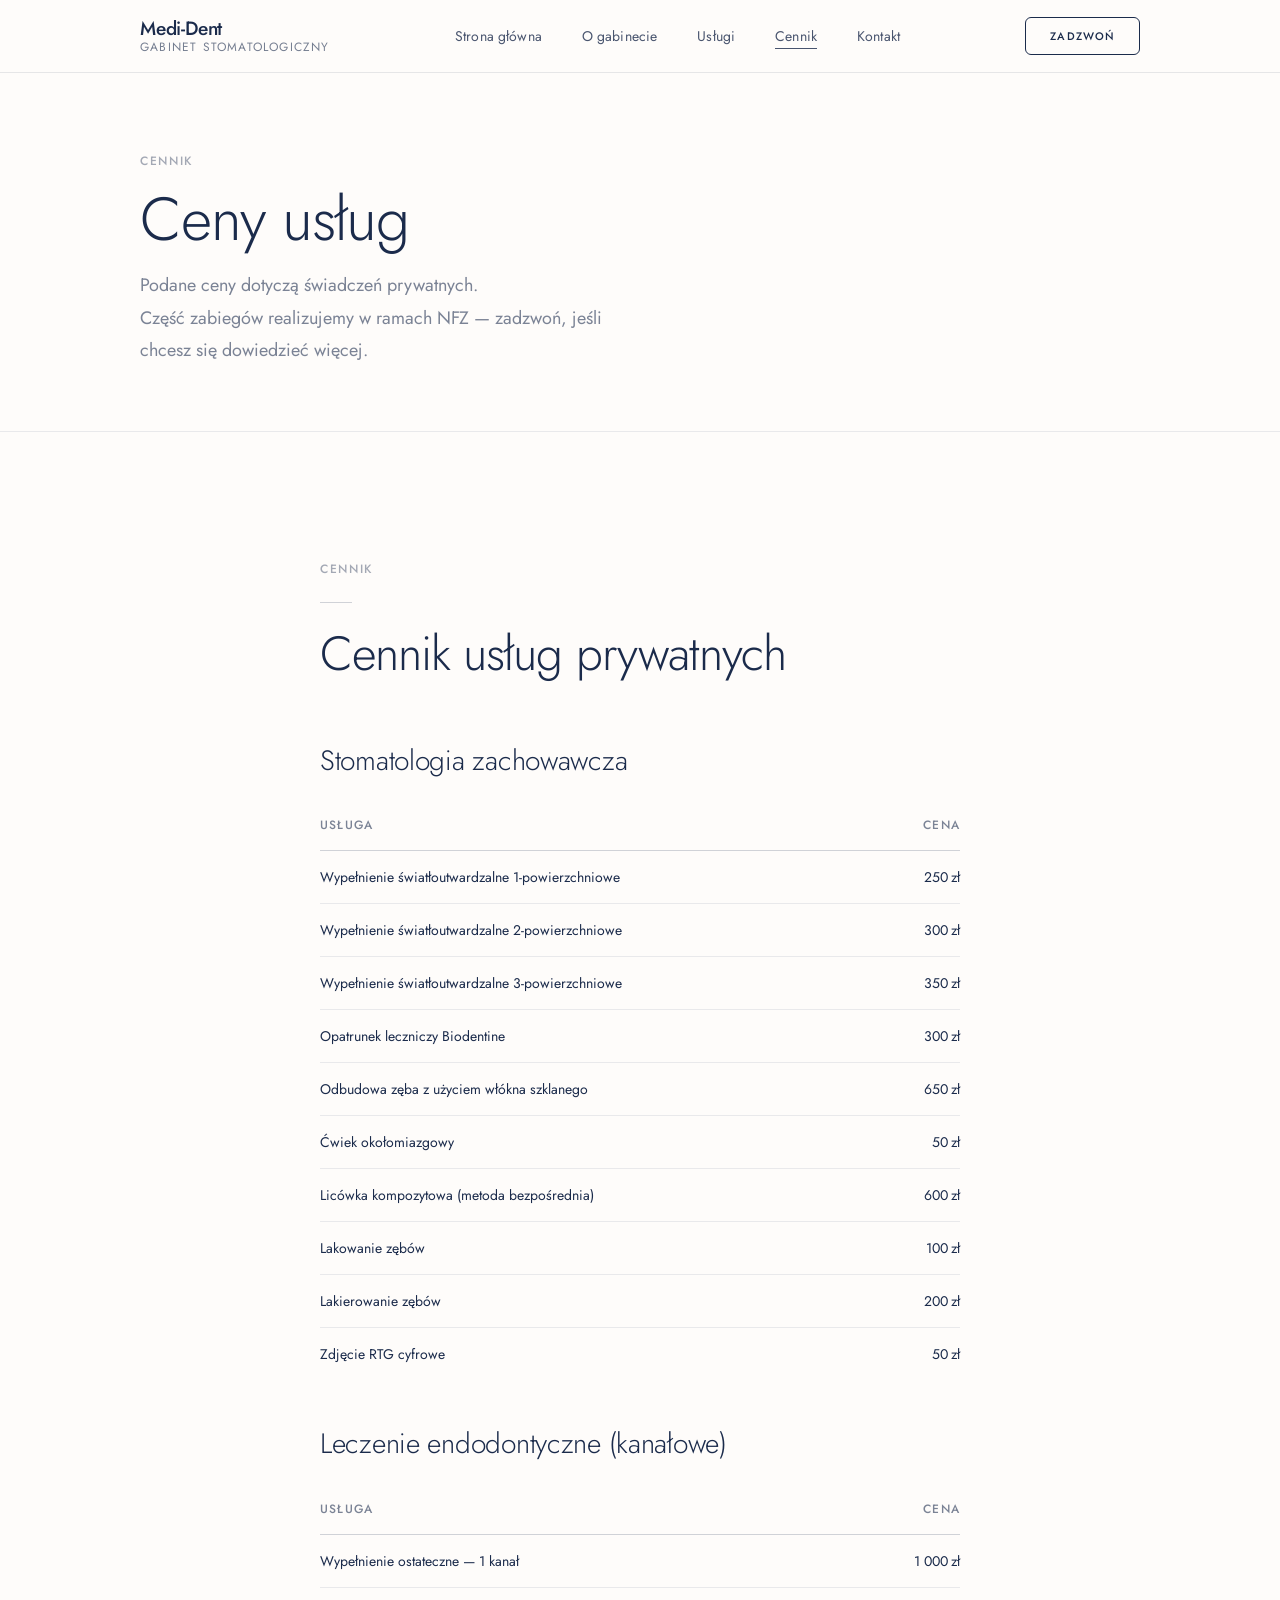
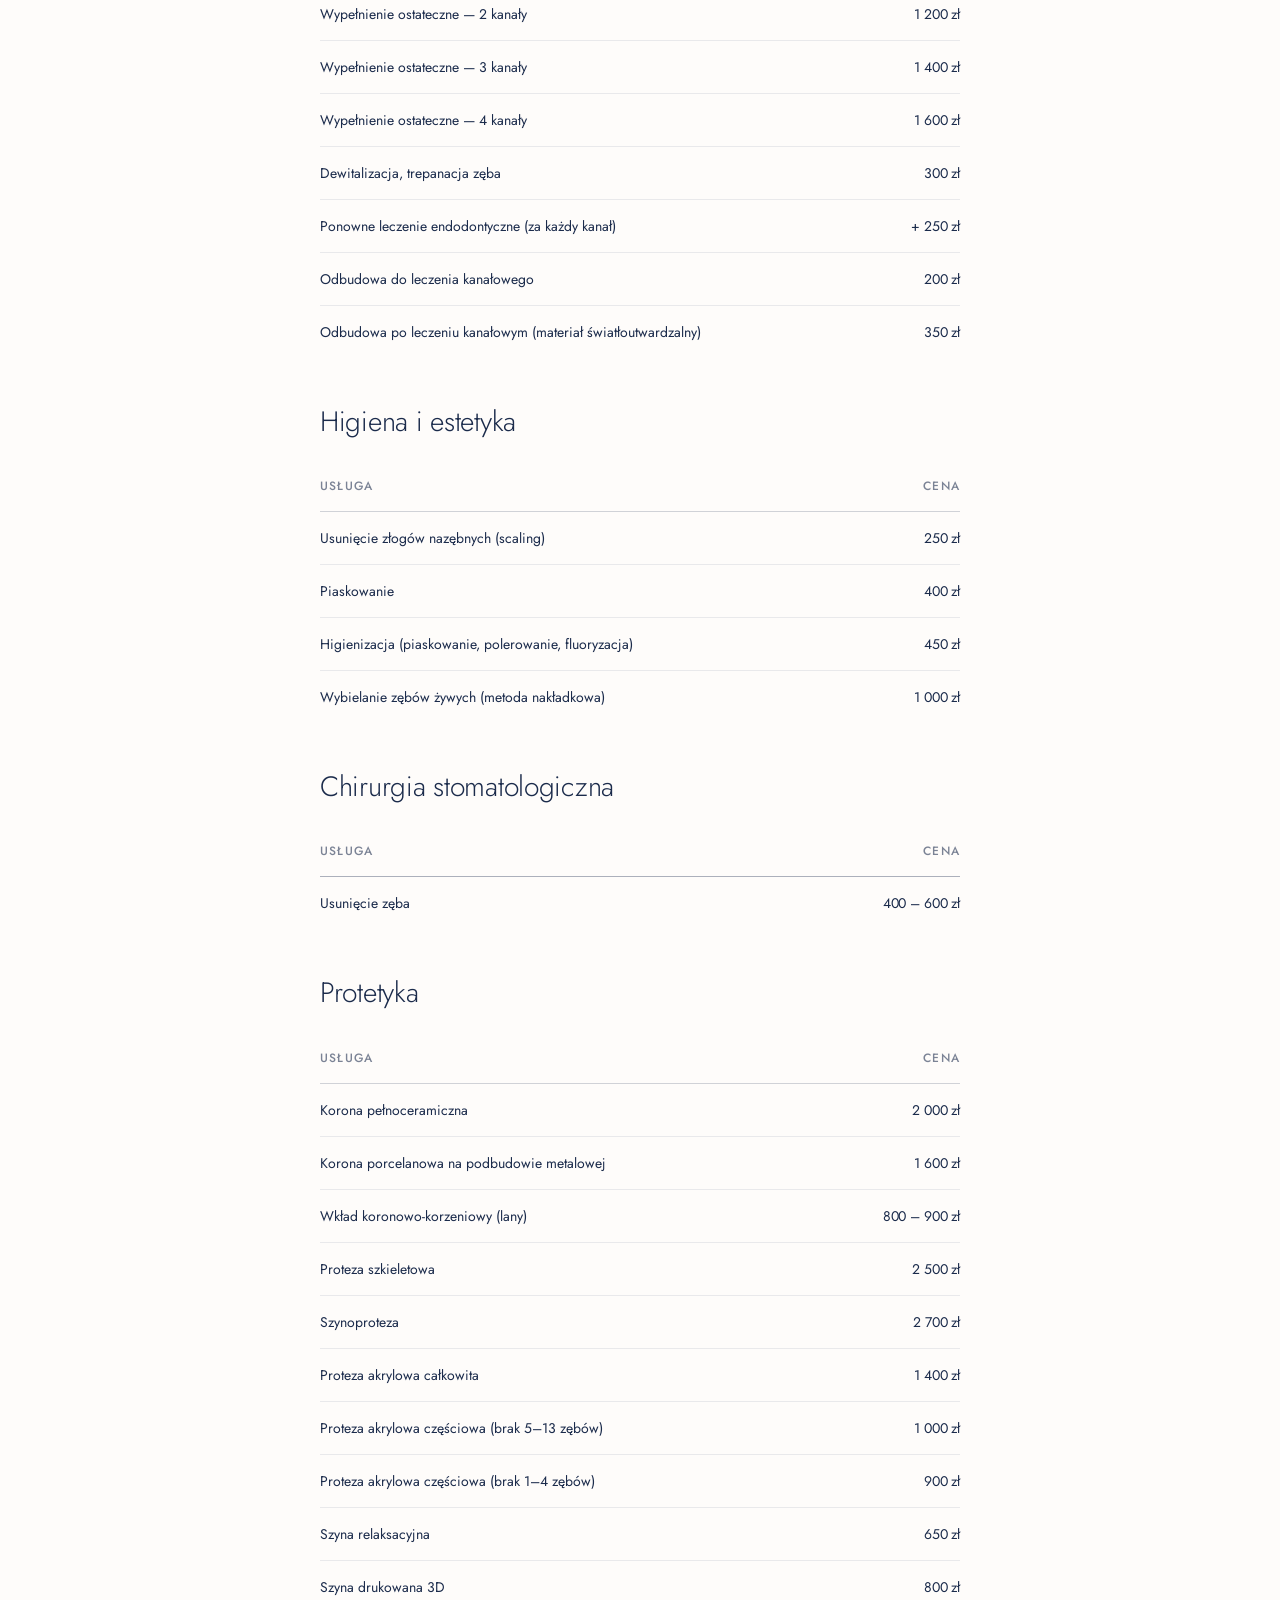
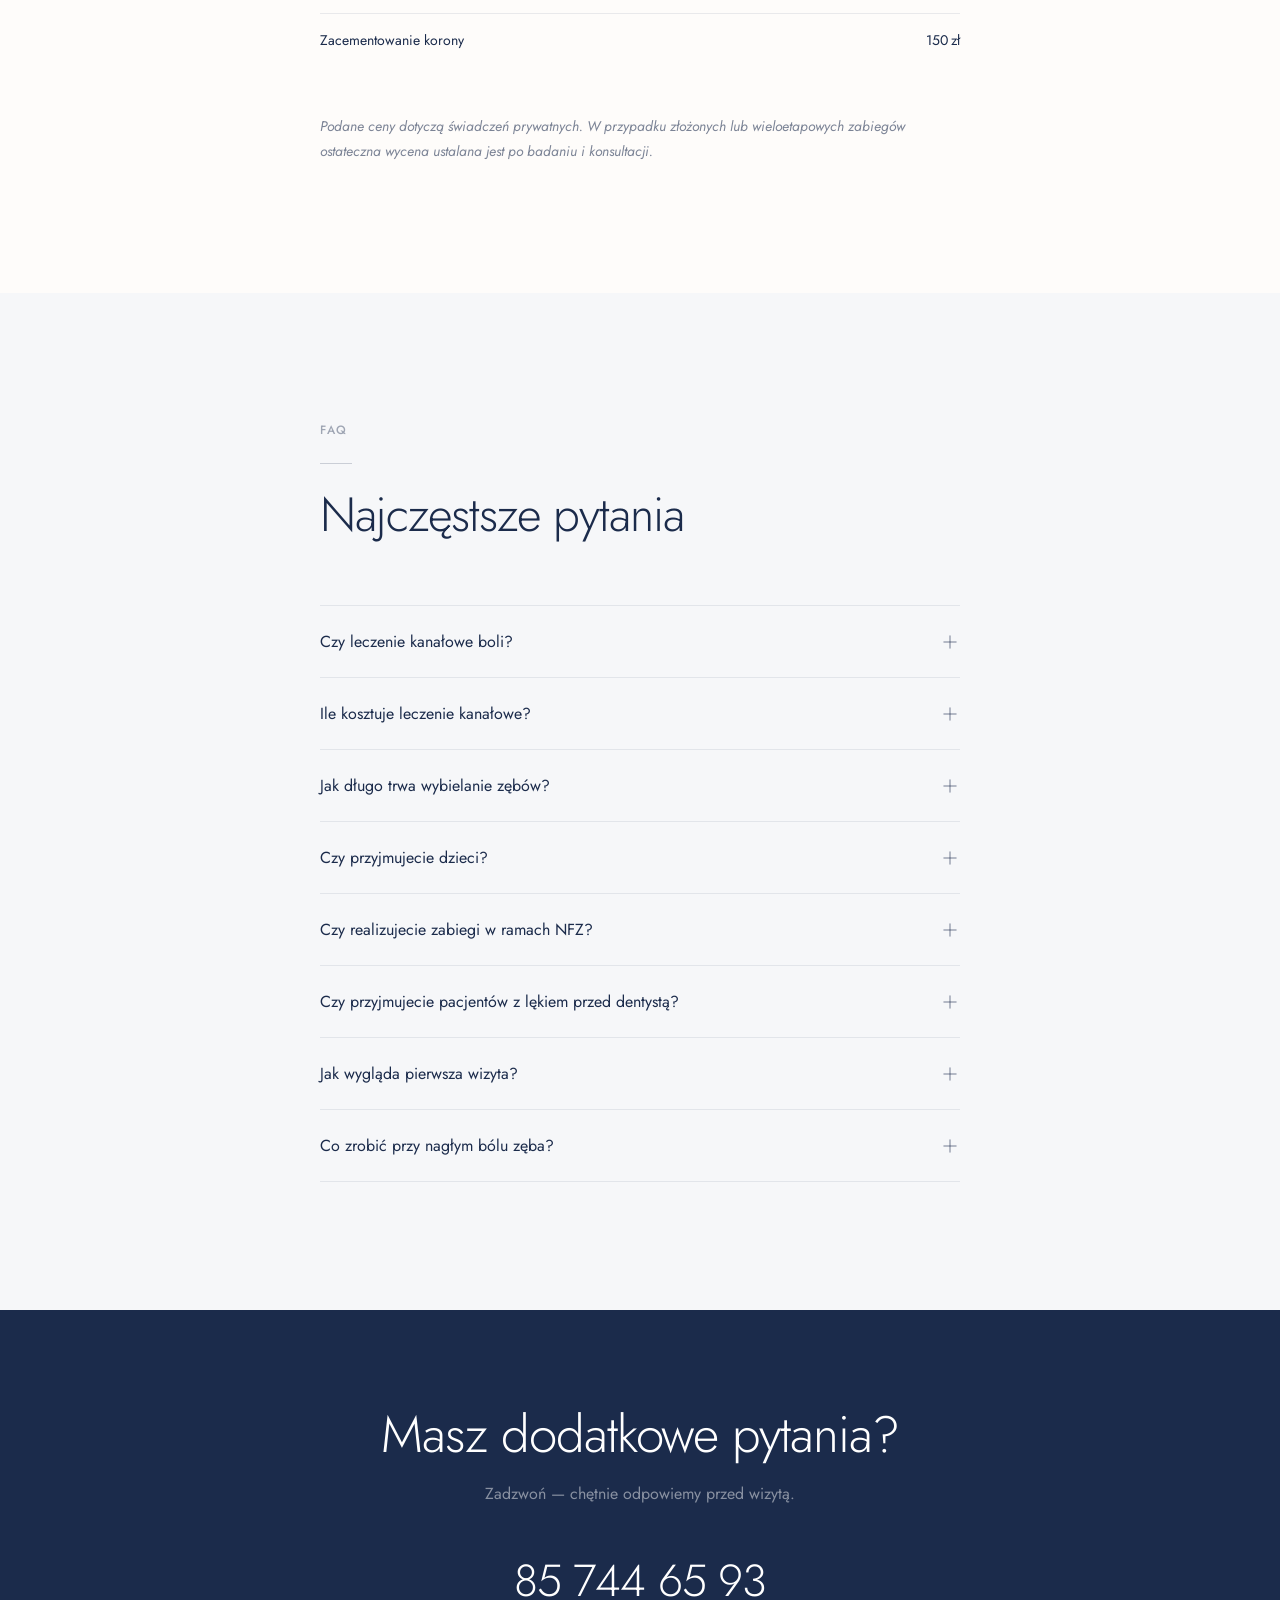
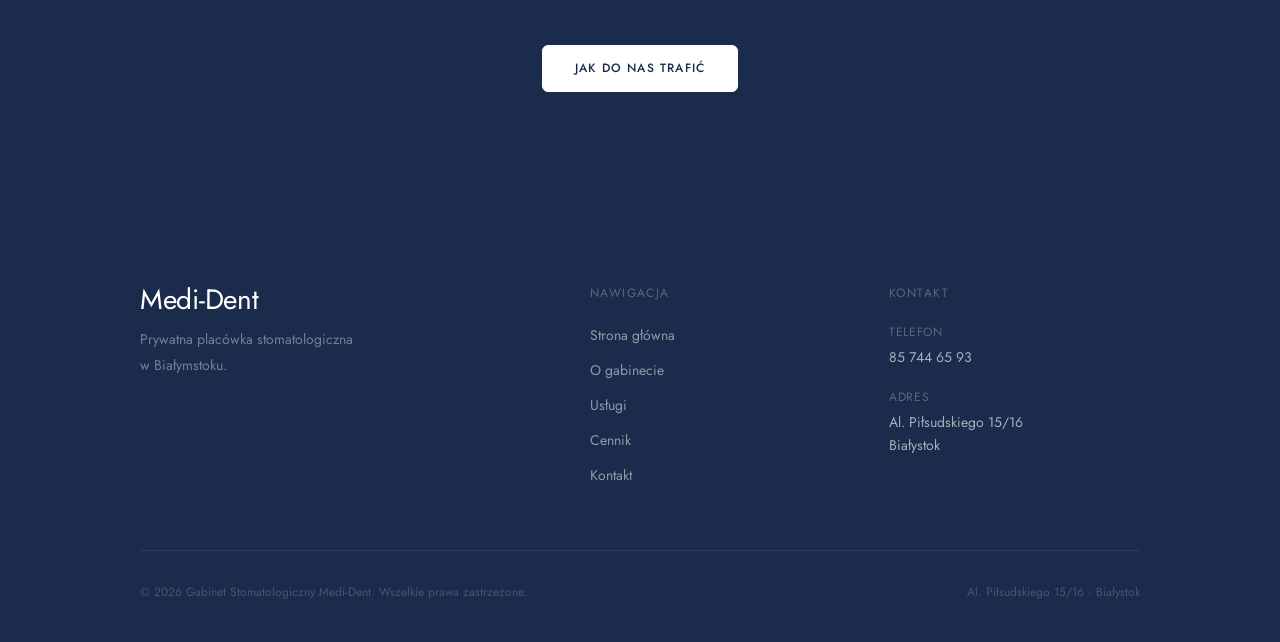
==== commit 2a29302c: "FAQ: aktualizacja NFZ, nowe pytania o lek i pierwsza wizyte, usunieto zbedne" ====
--- a/cennik.html
+++ b/cennik.html
@@ -83,7 +83,7 @@
         <h1 class="page-hero__title">Ceny usług</h1>
         <p class="page-hero__subtitle">
           Podane ceny dotyczą świadczeń prywatnych.<br>
-          Gabinet nie realizuje świadczeń NFZ.
+          Część zabiegów realizujemy w ramach NFZ&nbsp;&mdash; zadzwoń, jeśli chcesz się dowiedzieć więcej.
         </p>
       </div>
     </div>
@@ -300,31 +300,31 @@
 
           <li class="faq-item">
             <button class="faq-question" aria-expanded="false" aria-controls="faq-answer-5" id="faq-btn-5">
-              Czy gabinet pracuje w ramach NFZ?
+              Czy realizujecie zabiegi w ramach NFZ?
               <span class="faq-question__icon" aria-hidden="true"><svg viewBox="0 0 20 20" fill="none" stroke="currentColor" stroke-width="1.5" stroke-linecap="round"><line x1="10" y1="4" x2="10" y2="16"/><line class="icon-v" x1="4" y1="10" x2="16" y2="10"/></svg></span>
             </button>
             <div class="faq-answer" id="faq-answer-5" role="region" aria-labelledby="faq-btn-5">
-              <p class="faq-answer__text">Nie. Gabinet jest placówką prywatną i nie realizuje świadczeń NFZ. Wszystkie usługi są płatne zgodnie z cennikiem.</p>
-            </div>
-          </li>
-
-          <li class="faq-item">
-            <button class="faq-question" aria-expanded="false" aria-controls="faq-answer-6" id="faq-btn-6">
-              Jak umówić się na wizytę?
-              <span class="faq-question__icon" aria-hidden="true"><svg viewBox="0 0 20 20" fill="none" stroke="currentColor" stroke-width="1.5" stroke-linecap="round"><line x1="10" y1="4" x2="10" y2="16"/><line class="icon-v" x1="4" y1="10" x2="16" y2="10"/></svg></span>
-            </button>
-            <div class="faq-answer" id="faq-answer-6" role="region" aria-labelledby="faq-btn-6">
-              <p class="faq-answer__text">Wyłącznie telefonicznie pod numer <a href="tel:857446593">85 744 65 93</a>, w godzinach przyjęć gabinetu.</p>
-            </div>
-          </li>
-
-          <li class="faq-item">
-            <button class="faq-question" aria-expanded="false" aria-controls="faq-answer-7" id="faq-btn-7">
-              Czy można przyjść bez wcześniejszego umówienia?
-              <span class="faq-question__icon" aria-hidden="true"><svg viewBox="0 0 20 20" fill="none" stroke="currentColor" stroke-width="1.5" stroke-linecap="round"><line x1="10" y1="4" x2="10" y2="16"/><line class="icon-v" x1="4" y1="10" x2="16" y2="10"/></svg></span>
-            </button>
-            <div class="faq-answer" id="faq-answer-7" role="region" aria-labelledby="faq-btn-7">
-              <p class="faq-answer__text">Zdecydowanie zalecamy wcześniejsze umówienie&nbsp;&mdash; pozwala zaplanować odpowiednią ilość czasu dla każdego pacjenta. W nagłych przypadkach bólowych prosimy o telefon.</p>
+              <p class="faq-answer__text">Część zabiegów realizujemy w ramach NFZ&nbsp;&mdash; w tym podstawowe leczenie zachowawcze. Zabiegi specjalistyczne, endodontyczne, estetyczne i protetyczne dostępne są jako świadczenia prywatne, co pozwala nam pracować bez limitów i z pełną uwagą dla każdego pacjenta. Jeśli masz pytania o konkretny zabieg&nbsp;&mdash; zadzwoń, chętnie wyjaśnimy.</p>
+            </div>
+          </li>
+
+          <li class="faq-item">
+            <button class="faq-question" aria-expanded="false" aria-controls="faq-answer-9" id="faq-btn-9">
+              Czy przyjmujecie pacjentów z lękiem przed dentystą?
+              <span class="faq-question__icon" aria-hidden="true"><svg viewBox="0 0 20 20" fill="none" stroke="currentColor" stroke-width="1.5" stroke-linecap="round"><line x1="10" y1="4" x2="10" y2="16"/><line class="icon-v" x1="4" y1="10" x2="16" y2="10"/></svg></span>
+            </button>
+            <div class="faq-answer" id="faq-answer-9" role="region" aria-labelledby="faq-btn-9">
+              <p class="faq-answer__text">Tak&nbsp;&mdash; i to wcale nie jest rzadkość. Pracujemy spokojnie, bez pośpiechu, tłumacząc każdy krok zanim go wykonamy. Jeśli masz silny lęk, powiedz o tym przy umawianiu wizyty&nbsp;&mdash; dostosujemy tempo i podejście. Wiele osób, które pierwszy raz do nas trafiają właśnie z tym problemem, wraca bez stresu.</p>
+            </div>
+          </li>
+
+          <li class="faq-item">
+            <button class="faq-question" aria-expanded="false" aria-controls="faq-answer-10" id="faq-btn-10">
+              Jak wygląda pierwsza wizyta?
+              <span class="faq-question__icon" aria-hidden="true"><svg viewBox="0 0 20 20" fill="none" stroke="currentColor" stroke-width="1.5" stroke-linecap="round"><line x1="10" y1="4" x2="10" y2="16"/><line class="icon-v" x1="4" y1="10" x2="16" y2="10"/></svg></span>
+            </button>
+            <div class="faq-answer" id="faq-answer-10" role="region" aria-labelledby="faq-btn-10">
+              <p class="faq-answer__text">Zaczynamy od rozmowy i badania&nbsp;&mdash; bez pośpiechu, bez zbędnych procedur. Wykonujemy zdjęcie RTG, oceniamy stan uzębienia i omawiamy z Tobą sytuację. Dopiero wtedy proponujemy plan leczenia. Nic nie dzieje się bez Twojej wiedzy i zgody&nbsp;&mdash; decyzja zawsze należy do Ciebie.</p>
             </div>
           </li>
 
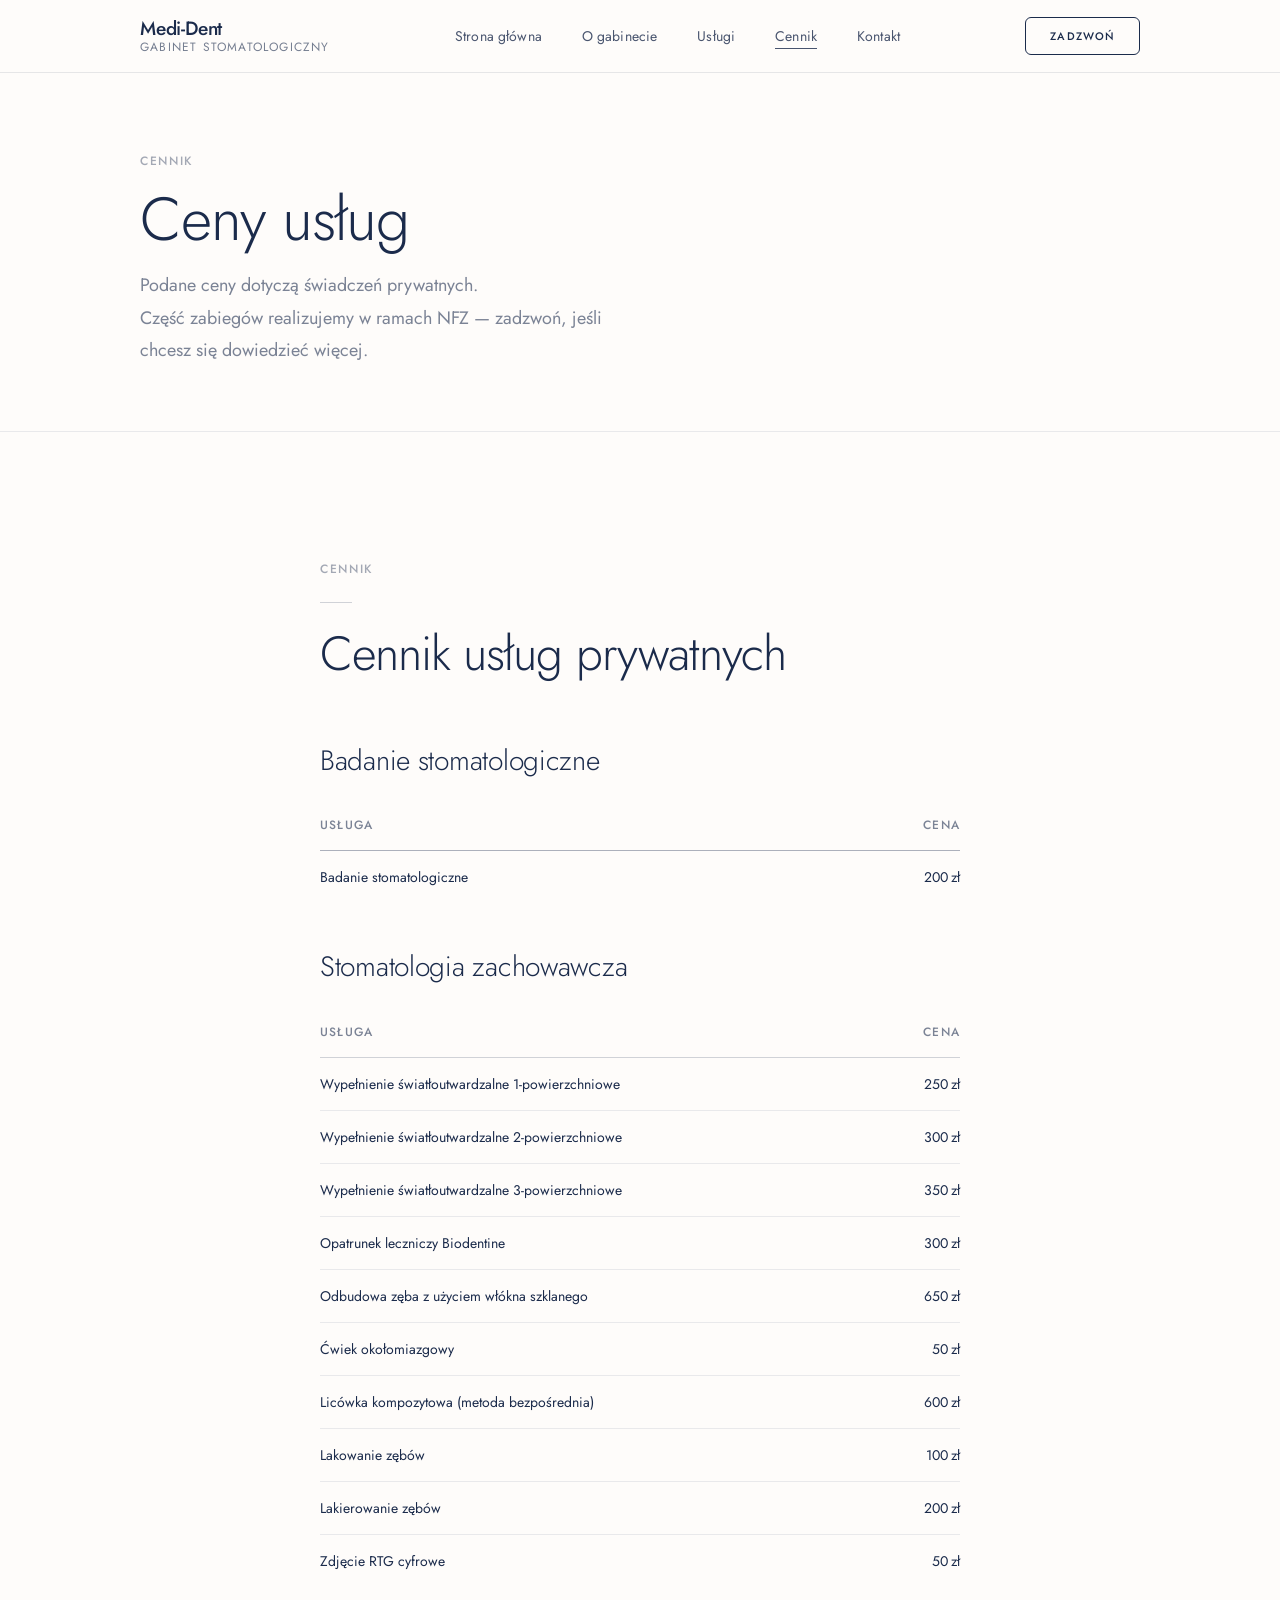
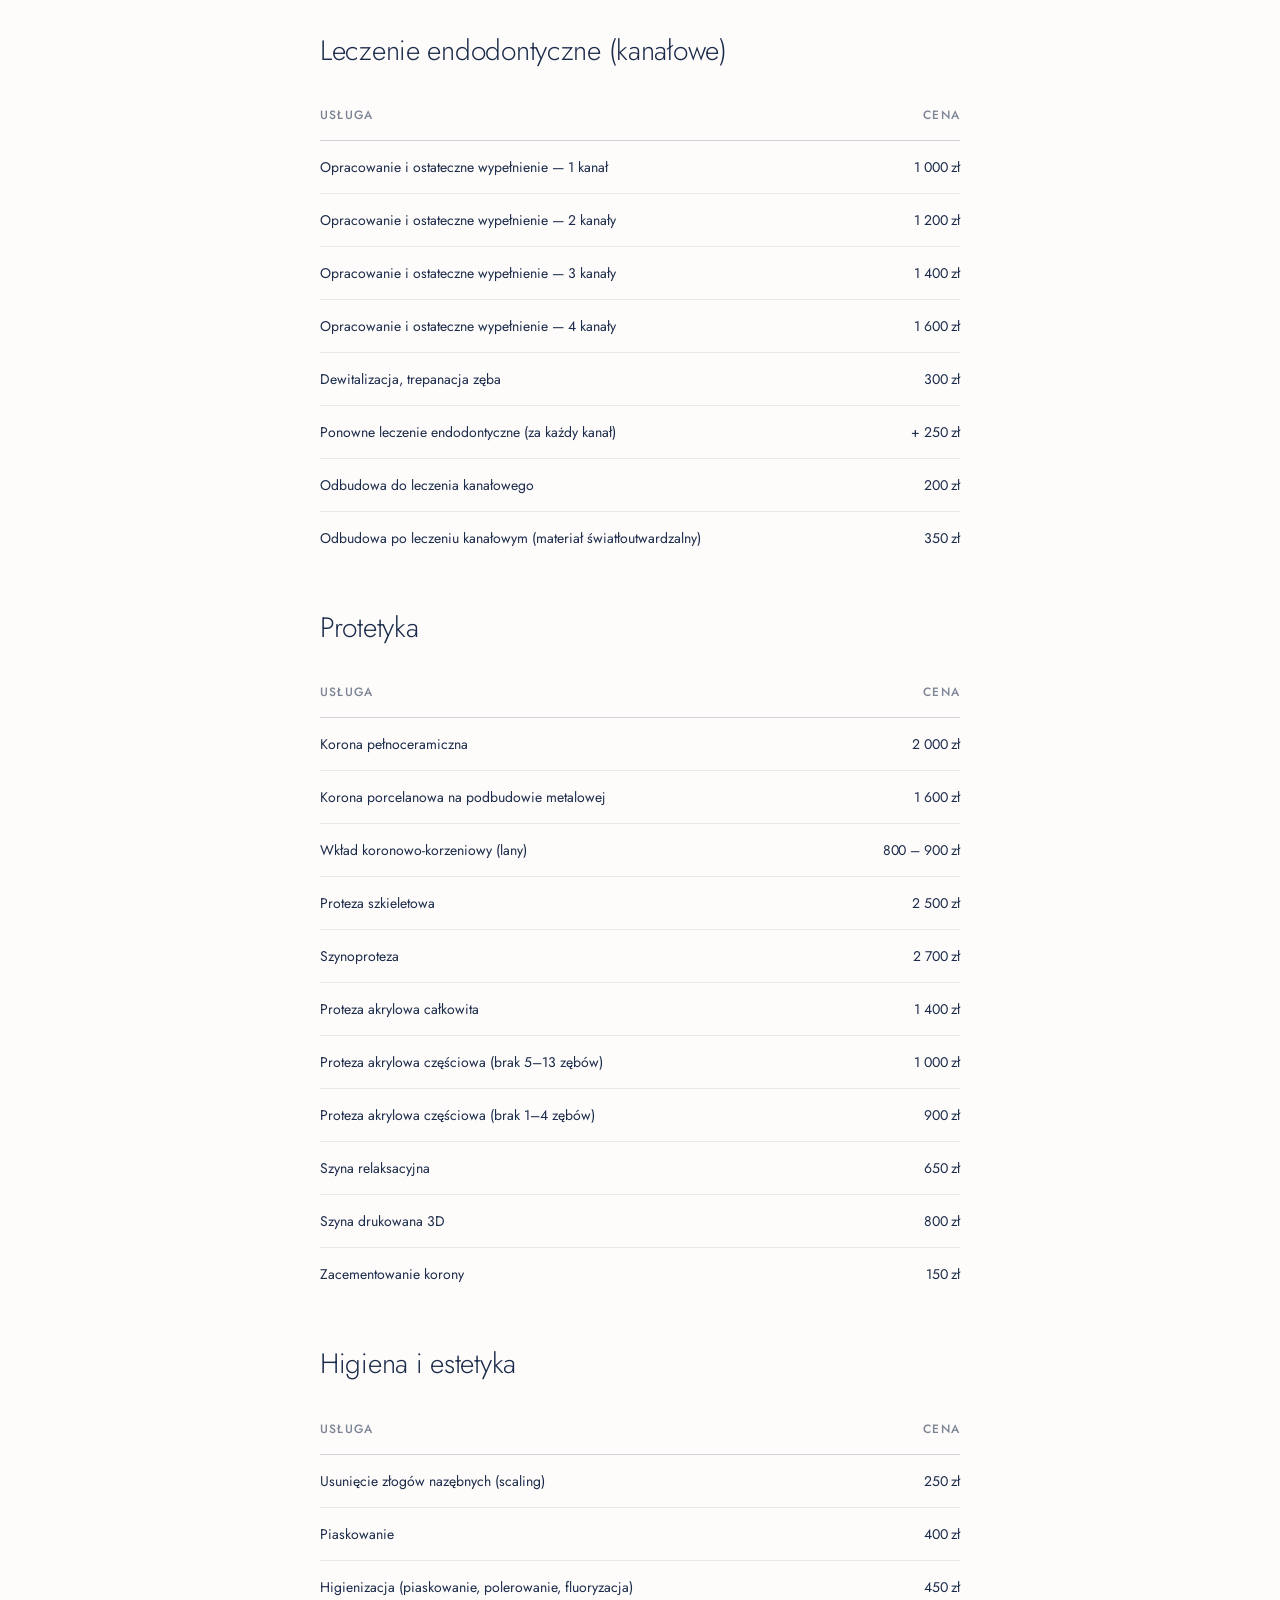
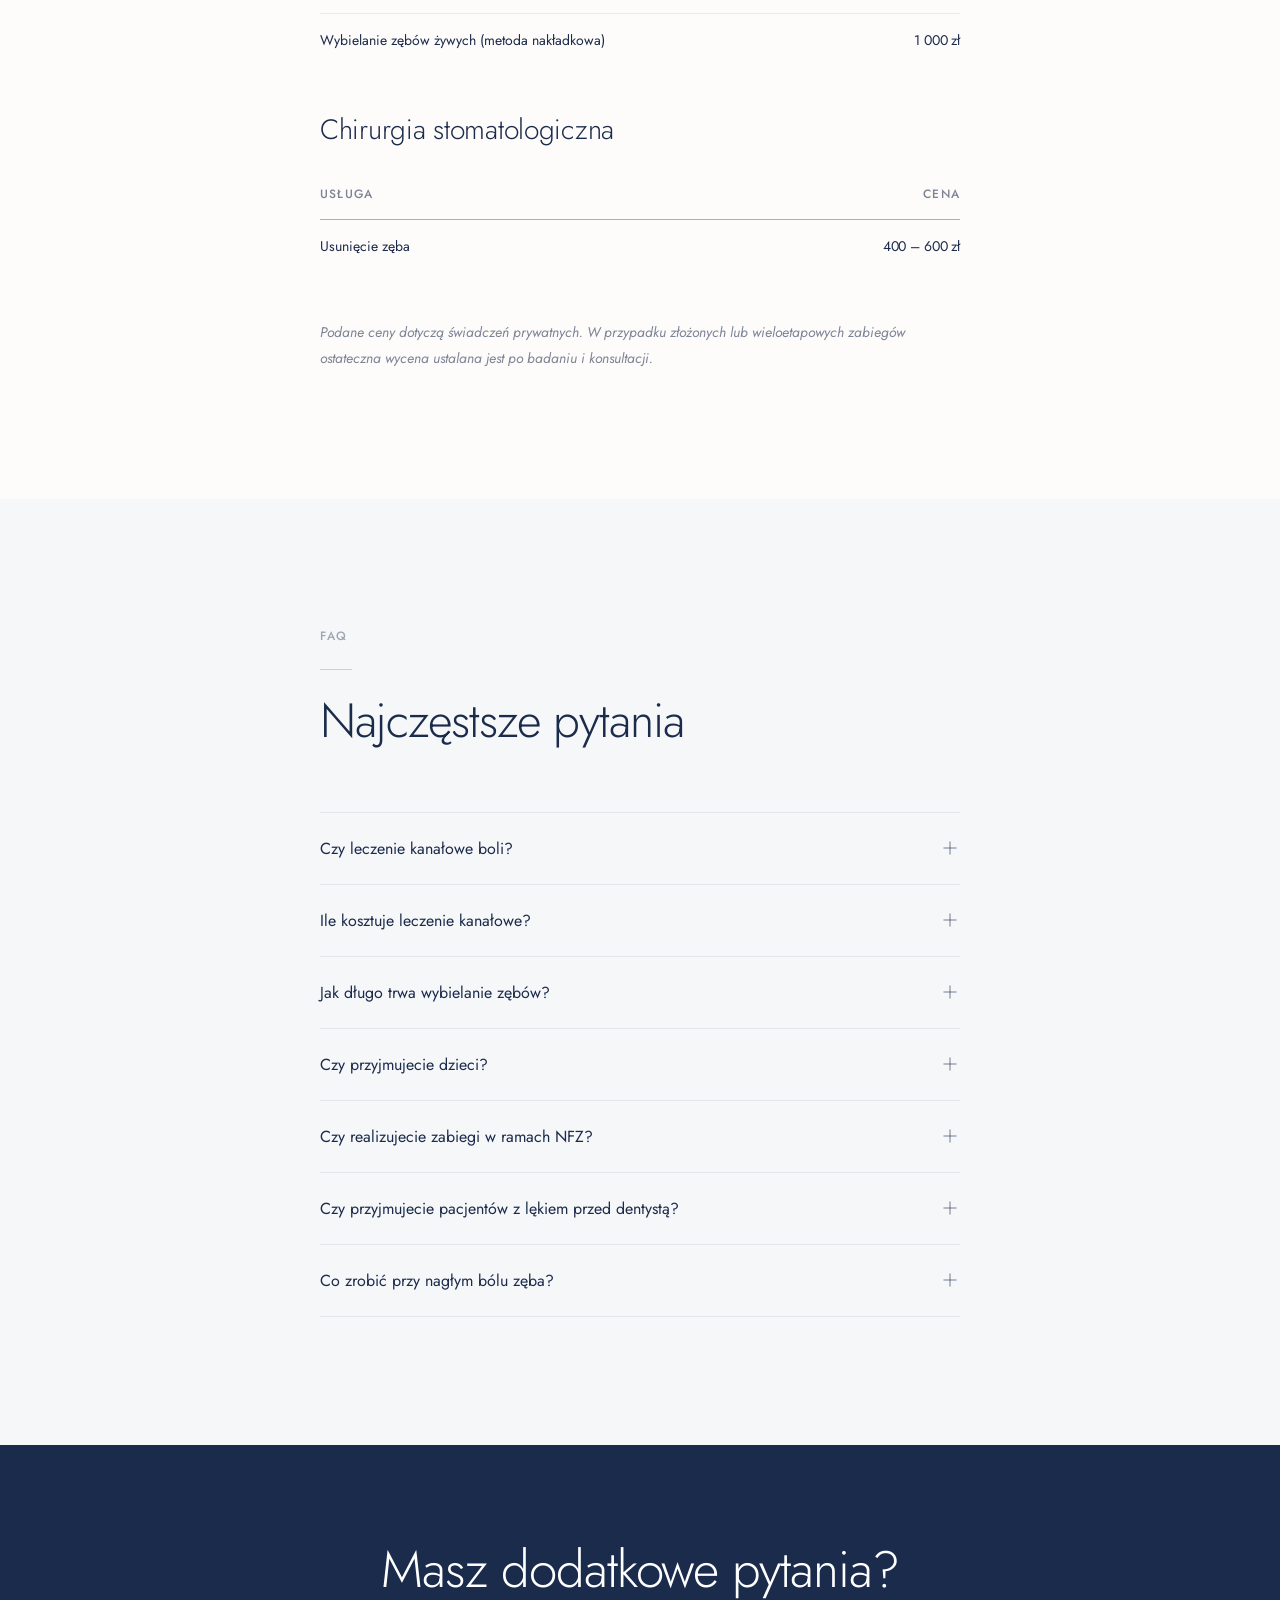
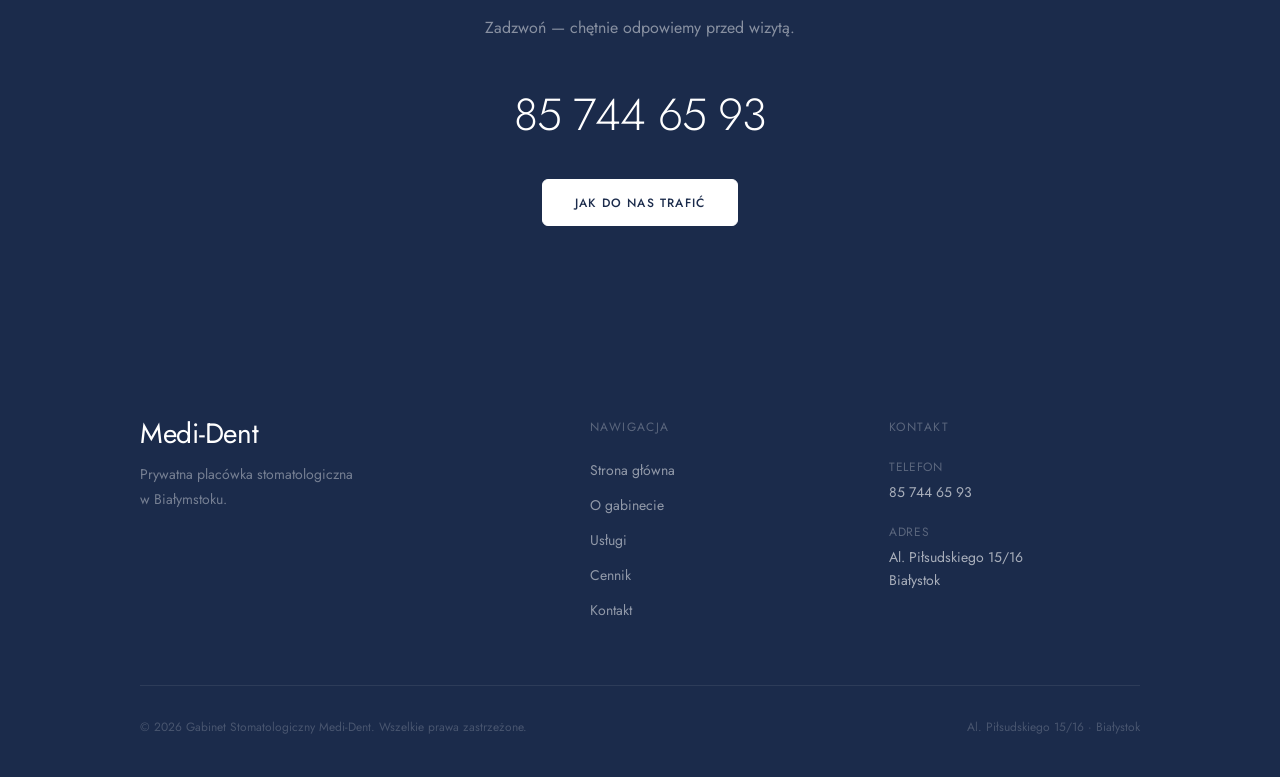
==== commit b6347f8e: "poprawki tekskow, godzin otwarcia, konsultacja do cennika" ====
--- a/cennik.html
+++ b/cennik.html
@@ -99,6 +99,22 @@
           </h2>
         </div>
 
+        <!-- ── BADANIE STOMATOLOGICZNE ── -->
+        <div class="pricing-section reveal">
+          <h3 class="pricing-section__title">Badanie stomatologiczne</h3>
+          <table class="pricing-table" aria-label="Badanie stomatologiczne — ceny">
+            <thead>
+              <tr><th>Usługa</th><th style="text-align: right;">Cena</th></tr>
+            </thead>
+            <tbody>
+              <tr><td class="pricing-name">Badanie stomatologiczne</td><td class="pricing-price">200&nbsp;zł</td></tr>
+            </tbody>
+          </table>
+          <div aria-label="Badanie stomatologiczne — ceny (lista mobilna)">
+            <div class="pricing-card"><span class="pricing-card__name">Badanie stomatologiczne</span><span class="pricing-card__price">200&nbsp;zł</span></div>
+          </div>
+        </div>
+
         <!-- ── STOMATOLOGIA ZACHOWAWCZA ── -->
         <div class="pricing-section reveal">
           <h3 class="pricing-section__title">Stomatologia zachowawcza</h3>
@@ -141,10 +157,10 @@
               <tr><th>Usługa</th><th style="text-align: right;">Cena</th></tr>
             </thead>
             <tbody>
-              <tr><td class="pricing-name">Wypełnienie ostateczne — 1 kanał</td><td class="pricing-price">1&nbsp;000&nbsp;zł</td></tr>
-              <tr><td class="pricing-name">Wypełnienie ostateczne — 2 kanały</td><td class="pricing-price">1&nbsp;200&nbsp;zł</td></tr>
-              <tr><td class="pricing-name">Wypełnienie ostateczne — 3 kanały</td><td class="pricing-price">1&nbsp;400&nbsp;zł</td></tr>
-              <tr><td class="pricing-name">Wypełnienie ostateczne — 4 kanały</td><td class="pricing-price">1&nbsp;600&nbsp;zł</td></tr>
+              <tr><td class="pricing-name">Opracowanie i ostateczne wypełnienie — 1 kanał</td><td class="pricing-price">1&nbsp;000&nbsp;zł</td></tr>
+              <tr><td class="pricing-name">Opracowanie i ostateczne wypełnienie — 2 kanały</td><td class="pricing-price">1&nbsp;200&nbsp;zł</td></tr>
+              <tr><td class="pricing-name">Opracowanie i ostateczne wypełnienie — 3 kanały</td><td class="pricing-price">1&nbsp;400&nbsp;zł</td></tr>
+              <tr><td class="pricing-name">Opracowanie i ostateczne wypełnienie — 4 kanały</td><td class="pricing-price">1&nbsp;600&nbsp;zł</td></tr>
               <tr><td class="pricing-name">Dewitalizacja, trepanacja zęba</td><td class="pricing-price">300&nbsp;zł</td></tr>
               <tr><td class="pricing-name">Ponowne leczenie endodontyczne (za każdy kanał)</td><td class="pricing-price">+ 250&nbsp;zł</td></tr>
               <tr><td class="pricing-name">Odbudowa do leczenia kanałowego</td><td class="pricing-price">200&nbsp;zł</td></tr>
@@ -152,52 +168,14 @@
             </tbody>
           </table>
           <div aria-label="Endodoncja — ceny (lista mobilna)">
-            <div class="pricing-card"><span class="pricing-card__name">Wypełnienie ostateczne — 1 kanał</span><span class="pricing-card__price">1&nbsp;000&nbsp;zł</span></div>
-            <div class="pricing-card"><span class="pricing-card__name">Wypełnienie ostateczne — 2 kanały</span><span class="pricing-card__price">1&nbsp;200&nbsp;zł</span></div>
-            <div class="pricing-card"><span class="pricing-card__name">Wypełnienie ostateczne — 3 kanały</span><span class="pricing-card__price">1&nbsp;400&nbsp;zł</span></div>
-            <div class="pricing-card"><span class="pricing-card__name">Wypełnienie ostateczne — 4 kanały</span><span class="pricing-card__price">1&nbsp;600&nbsp;zł</span></div>
+            <div class="pricing-card"><span class="pricing-card__name">Opracowanie i ostateczne wypełnienie — 1 kanał</span><span class="pricing-card__price">1&nbsp;000&nbsp;zł</span></div>
+            <div class="pricing-card"><span class="pricing-card__name">Opracowanie i ostateczne wypełnienie — 2 kanały</span><span class="pricing-card__price">1&nbsp;200&nbsp;zł</span></div>
+            <div class="pricing-card"><span class="pricing-card__name">Opracowanie i ostateczne wypełnienie — 3 kanały</span><span class="pricing-card__price">1&nbsp;400&nbsp;zł</span></div>
+            <div class="pricing-card"><span class="pricing-card__name">Opracowanie i ostateczne wypełnienie — 4 kanały</span><span class="pricing-card__price">1&nbsp;600&nbsp;zł</span></div>
             <div class="pricing-card"><span class="pricing-card__name">Dewitalizacja, trepanacja zęba</span><span class="pricing-card__price">300&nbsp;zł</span></div>
             <div class="pricing-card"><span class="pricing-card__name">Ponowne leczenie endodontyczne (za każdy kanał)</span><span class="pricing-card__price">+ 250&nbsp;zł</span></div>
             <div class="pricing-card"><span class="pricing-card__name">Odbudowa do leczenia kanałowego</span><span class="pricing-card__price">200&nbsp;zł</span></div>
             <div class="pricing-card"><span class="pricing-card__name">Odbudowa po leczeniu kanałowym (materiał światłoutwardzalny)</span><span class="pricing-card__price">350&nbsp;zł</span></div>
-          </div>
-        </div>
-
-        <!-- ── HIGIENA I ESTETYKA ── -->
-        <div class="pricing-section reveal reveal-delay-1">
-          <h3 class="pricing-section__title">Higiena i estetyka</h3>
-          <table class="pricing-table" aria-label="Higiena i estetyka — ceny">
-            <thead>
-              <tr><th>Usługa</th><th style="text-align: right;">Cena</th></tr>
-            </thead>
-            <tbody>
-              <tr><td class="pricing-name">Usunięcie złogów nazębnych (scaling)</td><td class="pricing-price">250&nbsp;zł</td></tr>
-              <tr><td class="pricing-name">Piaskowanie</td><td class="pricing-price">400&nbsp;zł</td></tr>
-              <tr><td class="pricing-name">Higienizacja (piaskowanie, polerowanie, fluoryzacja)</td><td class="pricing-price">450&nbsp;zł</td></tr>
-              <tr><td class="pricing-name">Wybielanie zębów żywych (metoda nakładkowa)</td><td class="pricing-price">1&nbsp;000&nbsp;zł</td></tr>
-            </tbody>
-          </table>
-          <div aria-label="Higiena i estetyka — ceny (lista mobilna)">
-            <div class="pricing-card"><span class="pricing-card__name">Usunięcie złogów nazębnych (scaling)</span><span class="pricing-card__price">250&nbsp;zł</span></div>
-            <div class="pricing-card"><span class="pricing-card__name">Piaskowanie</span><span class="pricing-card__price">400&nbsp;zł</span></div>
-            <div class="pricing-card"><span class="pricing-card__name">Higienizacja (piaskowanie, polerowanie, fluoryzacja)</span><span class="pricing-card__price">450&nbsp;zł</span></div>
-            <div class="pricing-card"><span class="pricing-card__name">Wybielanie zębów żywych (metoda nakładkowa)</span><span class="pricing-card__price">1&nbsp;000&nbsp;zł</span></div>
-          </div>
-        </div>
-
-        <!-- ── CHIRURGIA ── -->
-        <div class="pricing-section reveal reveal-delay-2">
-          <h3 class="pricing-section__title">Chirurgia stomatologiczna</h3>
-          <table class="pricing-table" aria-label="Chirurgia — ceny">
-            <thead>
-              <tr><th>Usługa</th><th style="text-align: right;">Cena</th></tr>
-            </thead>
-            <tbody>
-              <tr><td class="pricing-name">Usunięcie zęba</td><td class="pricing-price">400&nbsp;&ndash;&nbsp;600&nbsp;zł</td></tr>
-            </tbody>
-          </table>
-          <div aria-label="Chirurgia — ceny (lista mobilna)">
-            <div class="pricing-card"><span class="pricing-card__name">Usunięcie zęba</span><span class="pricing-card__price">400&nbsp;&ndash;&nbsp;600&nbsp;zł</span></div>
           </div>
         </div>
 
@@ -237,6 +215,44 @@
           </div>
         </div>
 
+        <!-- ── HIGIENA I ESTETYKA ── -->
+        <div class="pricing-section reveal reveal-delay-1">
+          <h3 class="pricing-section__title">Higiena i estetyka</h3>
+          <table class="pricing-table" aria-label="Higiena i estetyka — ceny">
+            <thead>
+              <tr><th>Usługa</th><th style="text-align: right;">Cena</th></tr>
+            </thead>
+            <tbody>
+              <tr><td class="pricing-name">Usunięcie złogów nazębnych (scaling)</td><td class="pricing-price">250&nbsp;zł</td></tr>
+              <tr><td class="pricing-name">Piaskowanie</td><td class="pricing-price">400&nbsp;zł</td></tr>
+              <tr><td class="pricing-name">Higienizacja (piaskowanie, polerowanie, fluoryzacja)</td><td class="pricing-price">450&nbsp;zł</td></tr>
+              <tr><td class="pricing-name">Wybielanie zębów żywych (metoda nakładkowa)</td><td class="pricing-price">1&nbsp;000&nbsp;zł</td></tr>
+            </tbody>
+          </table>
+          <div aria-label="Higiena i estetyka — ceny (lista mobilna)">
+            <div class="pricing-card"><span class="pricing-card__name">Usunięcie złogów nazębnych (scaling)</span><span class="pricing-card__price">250&nbsp;zł</span></div>
+            <div class="pricing-card"><span class="pricing-card__name">Piaskowanie</span><span class="pricing-card__price">400&nbsp;zł</span></div>
+            <div class="pricing-card"><span class="pricing-card__name">Higienizacja (piaskowanie, polerowanie, fluoryzacja)</span><span class="pricing-card__price">450&nbsp;zł</span></div>
+            <div class="pricing-card"><span class="pricing-card__name">Wybielanie zębów żywych (metoda nakładkowa)</span><span class="pricing-card__price">1&nbsp;000&nbsp;zł</span></div>
+          </div>
+        </div>
+
+        <!-- ── CHIRURGIA ── -->
+        <div class="pricing-section reveal reveal-delay-2">
+          <h3 class="pricing-section__title">Chirurgia stomatologiczna</h3>
+          <table class="pricing-table" aria-label="Chirurgia — ceny">
+            <thead>
+              <tr><th>Usługa</th><th style="text-align: right;">Cena</th></tr>
+            </thead>
+            <tbody>
+              <tr><td class="pricing-name">Usunięcie zęba</td><td class="pricing-price">400&nbsp;&ndash;&nbsp;600&nbsp;zł</td></tr>
+            </tbody>
+          </table>
+          <div aria-label="Chirurgia — ceny (lista mobilna)">
+            <div class="pricing-card"><span class="pricing-card__name">Usunięcie zęba</span><span class="pricing-card__price">400&nbsp;&ndash;&nbsp;600&nbsp;zł</span></div>
+          </div>
+        </div>
+
         <p class="reveal" style="font-size: var(--text-sm); color: var(--color-text-muted);
                   font-style: italic; margin-top: var(--space-6);
                   line-height: var(--leading-loose);">
@@ -315,16 +331,6 @@
             </button>
             <div class="faq-answer" id="faq-answer-9" role="region" aria-labelledby="faq-btn-9">
               <p class="faq-answer__text">Tak&nbsp;&mdash; i to wcale nie jest rzadkość. Pracujemy spokojnie, bez pośpiechu, tłumacząc każdy krok zanim go wykonamy. Jeśli masz silny lęk, powiedz o tym przy umawianiu wizyty&nbsp;&mdash; dostosujemy tempo i podejście. Wiele osób, które pierwszy raz do nas trafiają właśnie z tym problemem, wraca bez stresu.</p>
-            </div>
-          </li>
-
-          <li class="faq-item">
-            <button class="faq-question" aria-expanded="false" aria-controls="faq-answer-10" id="faq-btn-10">
-              Jak wygląda pierwsza wizyta?
-              <span class="faq-question__icon" aria-hidden="true"><svg viewBox="0 0 20 20" fill="none" stroke="currentColor" stroke-width="1.5" stroke-linecap="round"><line x1="10" y1="4" x2="10" y2="16"/><line class="icon-v" x1="4" y1="10" x2="16" y2="10"/></svg></span>
-            </button>
-            <div class="faq-answer" id="faq-answer-10" role="region" aria-labelledby="faq-btn-10">
-              <p class="faq-answer__text">Zaczynamy od rozmowy i badania&nbsp;&mdash; bez pośpiechu, bez zbędnych procedur. Wykonujemy zdjęcie RTG, oceniamy stan uzębienia i omawiamy z Tobą sytuację. Dopiero wtedy proponujemy plan leczenia. Nic nie dzieje się bez Twojej wiedzy i zgody&nbsp;&mdash; decyzja zawsze należy do Ciebie.</p>
             </div>
           </li>
 
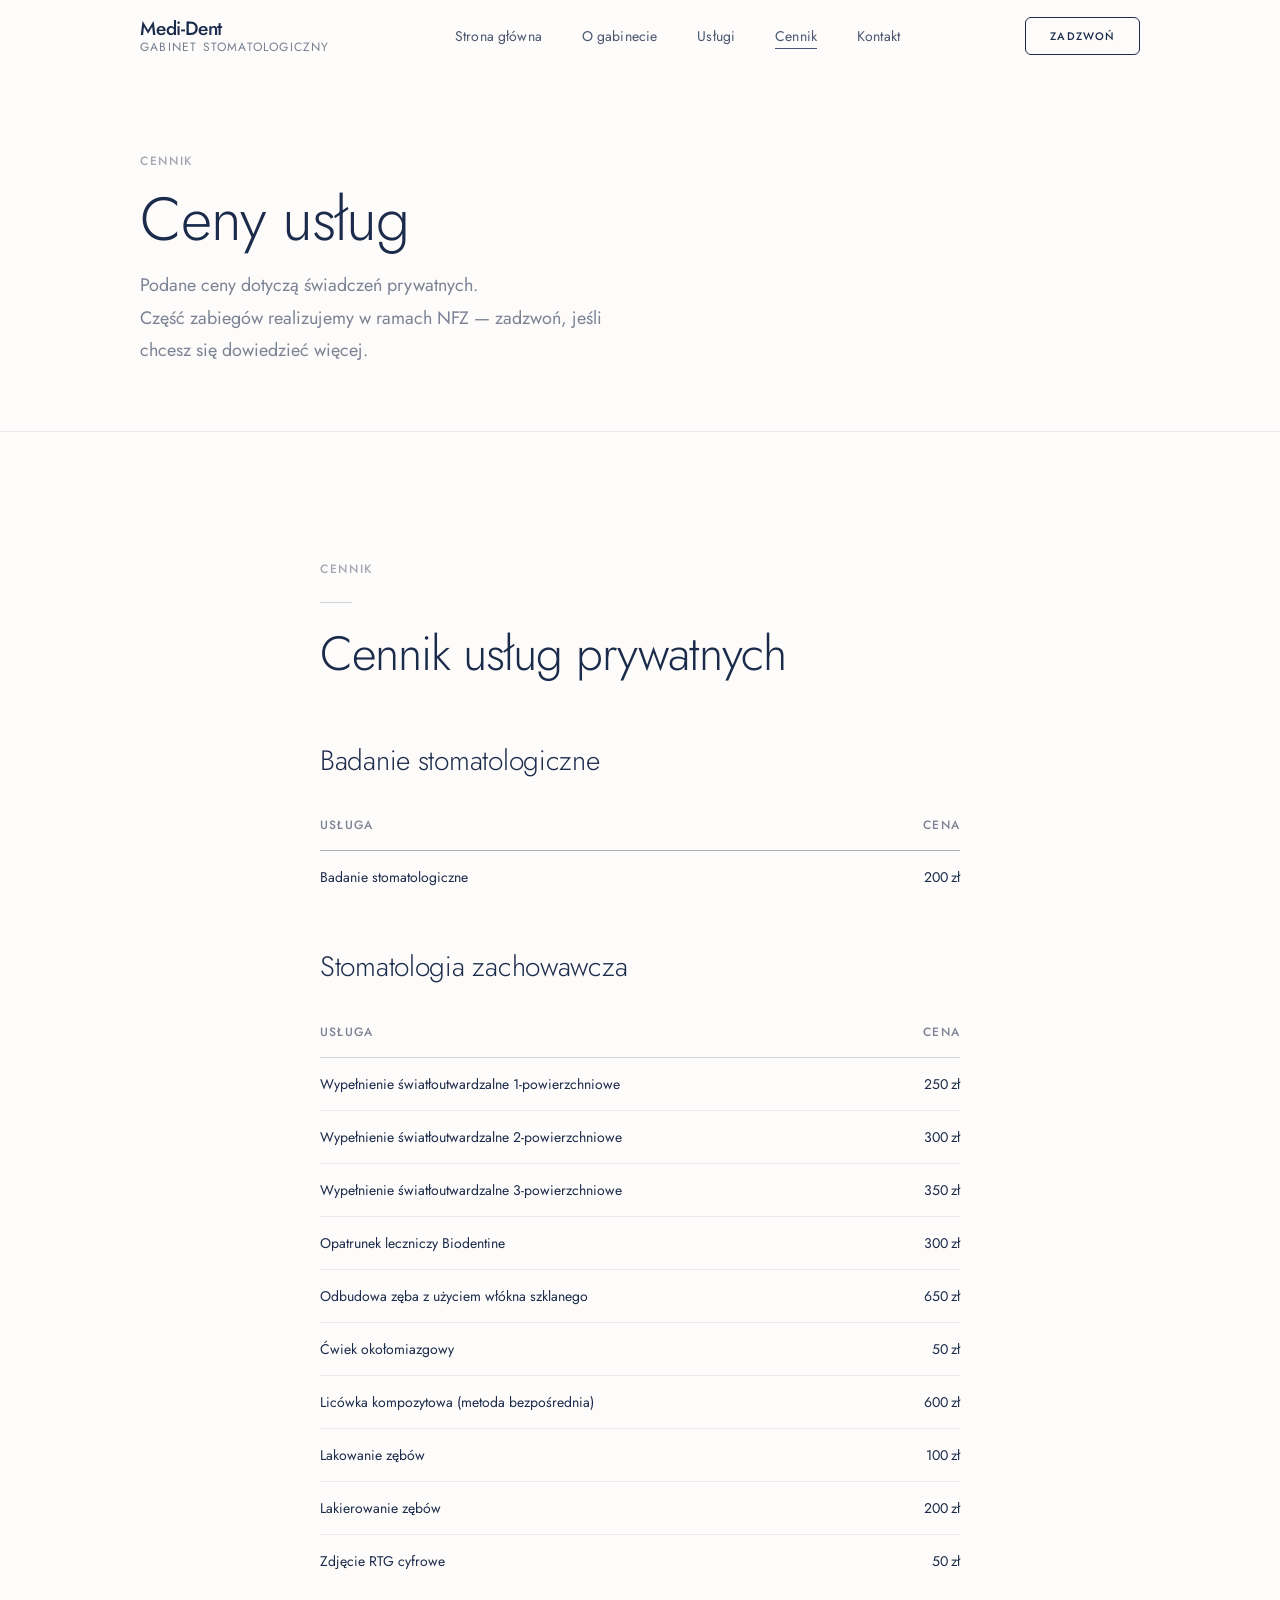
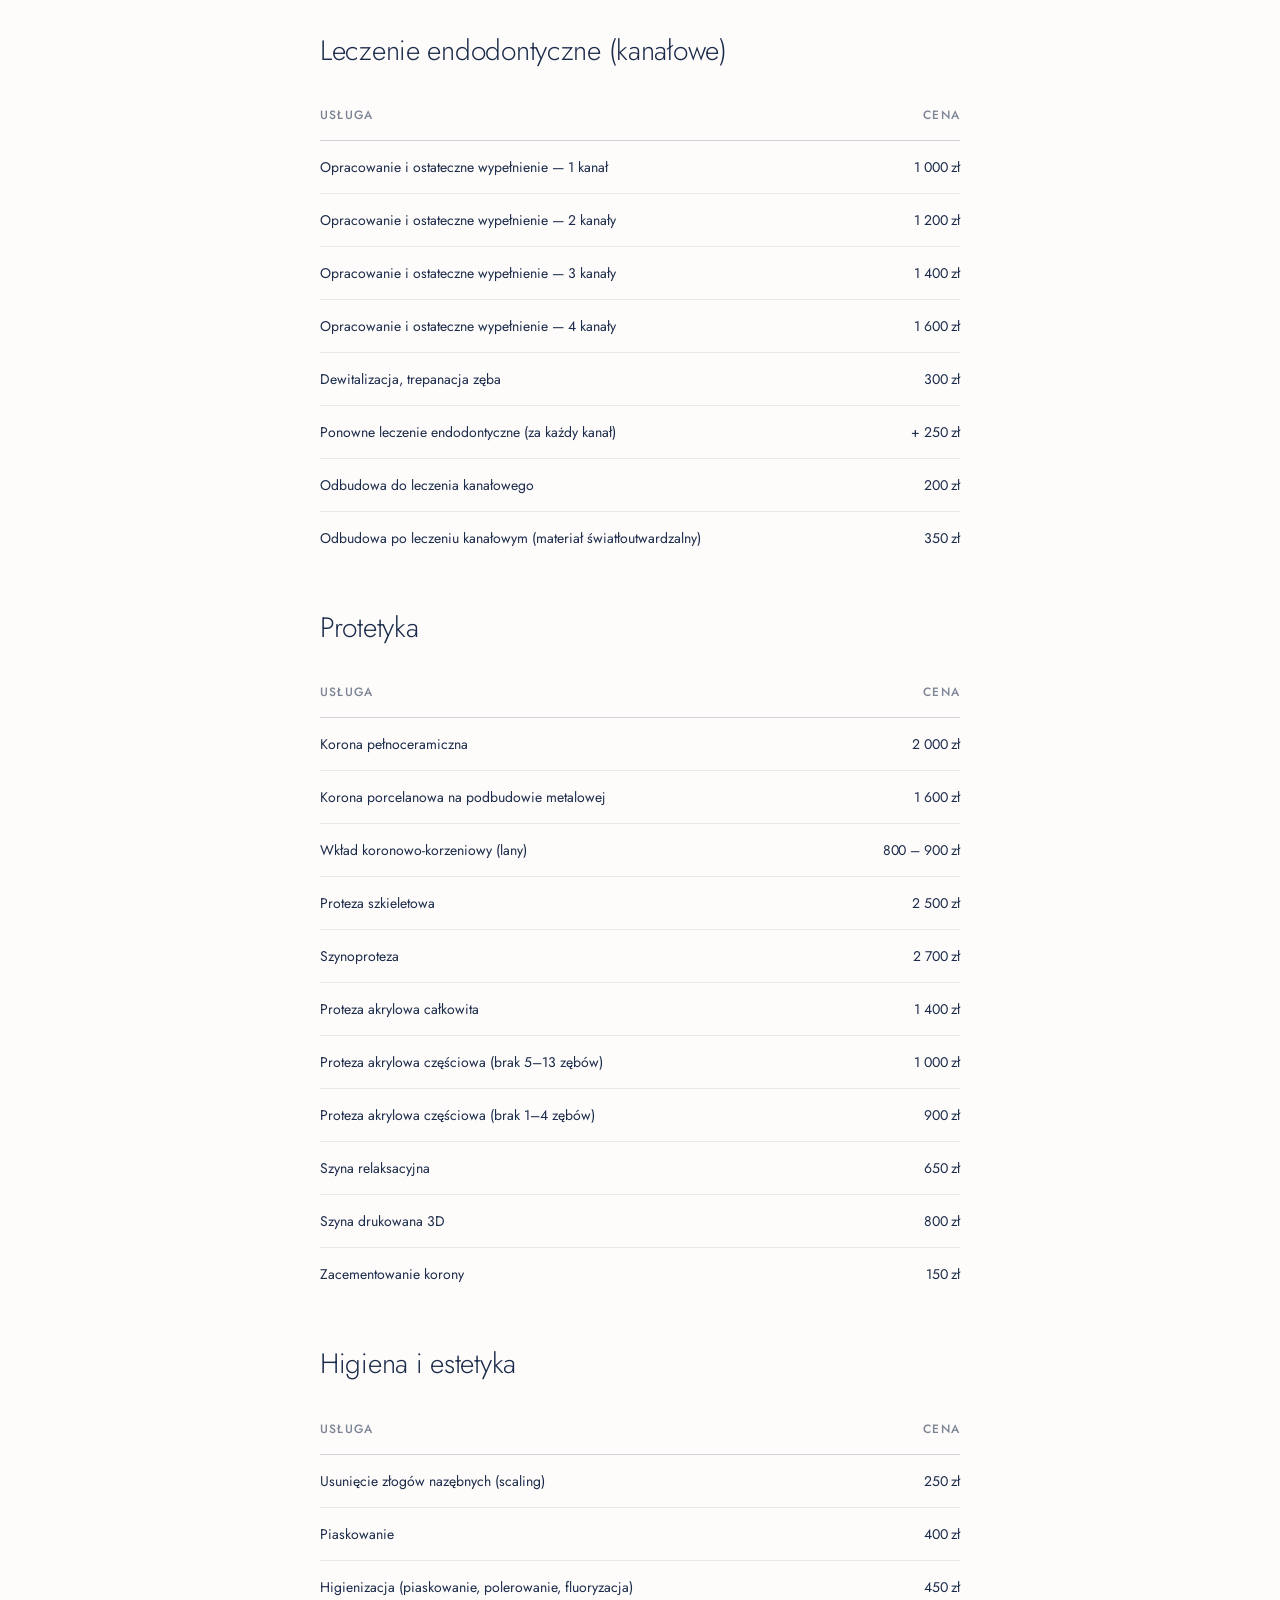
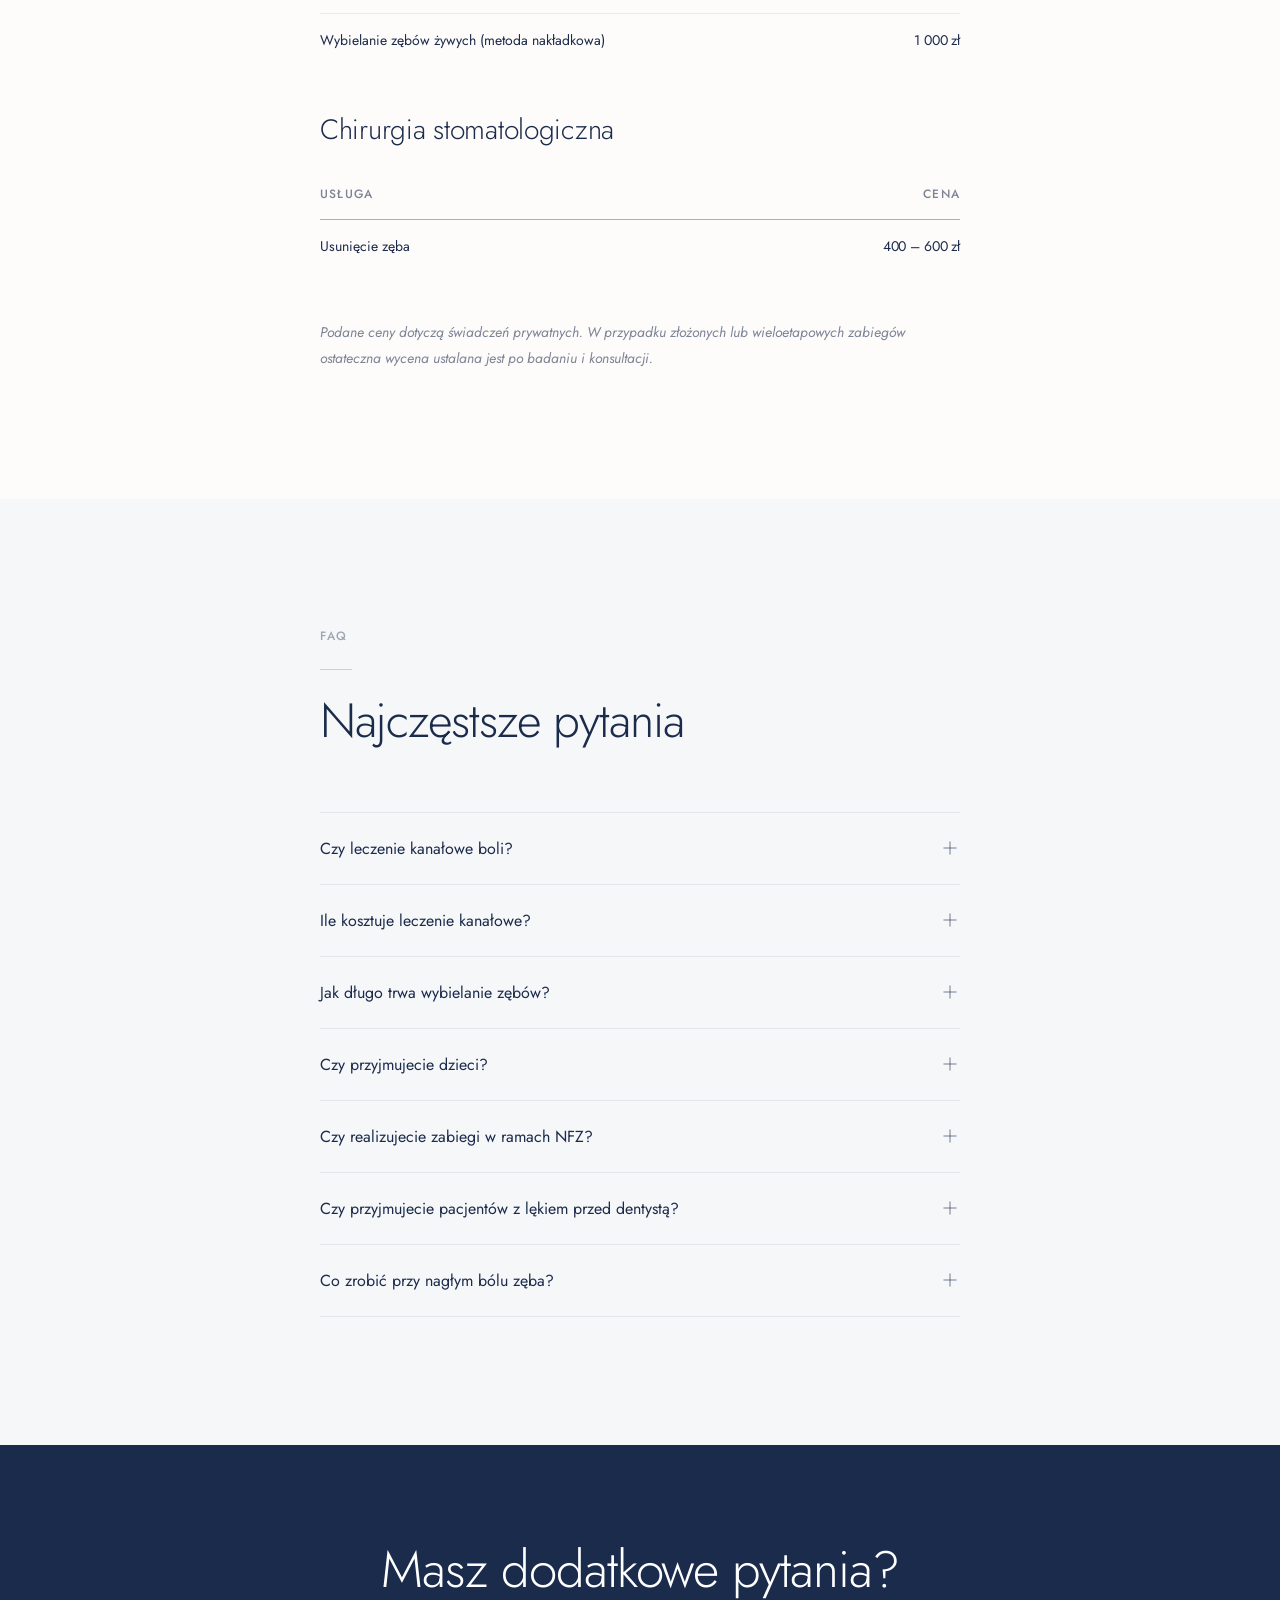
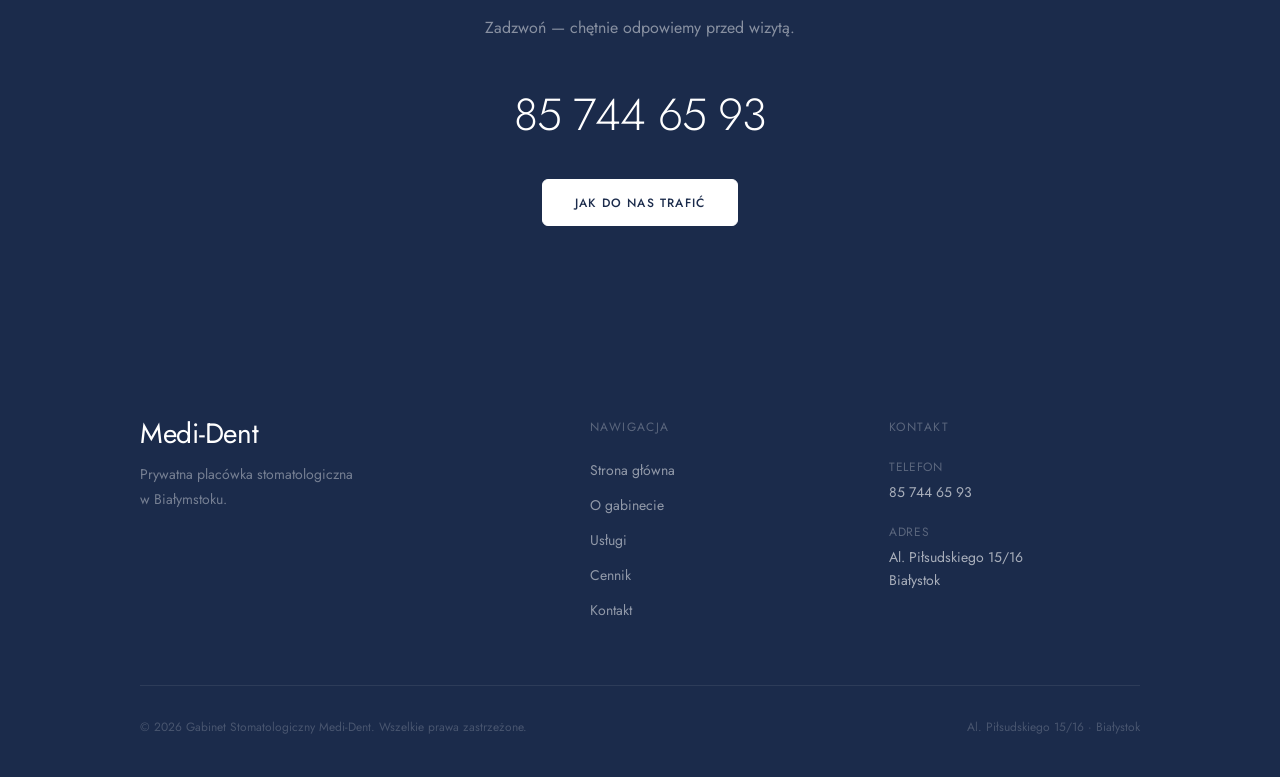
==== commit eadb9684: "Fix: hamburger visibility on scrolled navbar + postal code 15-446 → 15-444" ====
--- a/cennik.html
+++ b/cennik.html
@@ -45,7 +45,7 @@
 
   <a href="#main-content" class="skip-link">Przejdź do treści</a>
 
-  <header class="nav nav--subpage is-scrolled" role="banner">
+  <header class="nav" role="banner">
     <div class="nav__inner">
       <a href="index.html" class="nav__logo" aria-label="Medi-Dent — strona główna">
         <span class="nav__logo-name">Medi-Dent</span>
@@ -264,7 +264,6 @@
       </div>
     </section>
 
-    <!-- ── FAQ ── -->
     <section class="section section--alt" aria-labelledby="faq-heading">
       <div class="container container--narrow">
         <div class="section-header">
--- a/css/layout.css
+++ b/css/layout.css
@@ -37,13 +37,10 @@
 /* ── NAWIGACJA ──────────────────────────────────────────────────── */
 
 /*
-  STANY BELKI — strona główna (index.html):
+  STANY BELKI — wszystkie strony:
   .nav (bez is-scrolled) → przezroczyste tło, ciemne teksty
   .nav.is-scrolled       → granatowe tło, białe teksty
-
-  PODSTRONY:
-  .nav.nav--subpage      → zawsze jasne tło + ciemne teksty,
-                           niezależnie od is-scrolled
+  JS dodaje is-scrolled po przewinięciu > 40px na każdej stronie.
 */
 
 .nav {
@@ -66,51 +63,6 @@
   box-shadow: none;
 }
 
-/* ── PODSTRONY: zawsze jasna belka ──────────────────────────────── */
-
-.nav.nav--subpage,
-.nav.nav--subpage.is-scrolled {
-  background:      rgba(254, 252, 250, 0.96);
-  backdrop-filter: blur(20px);
-  -webkit-backdrop-filter: blur(20px);
-  box-shadow:      var(--shadow-nav);
-}
-
-.nav.nav--subpage .nav__logo-name,
-.nav.nav--subpage.is-scrolled .nav__logo-name {
-  color: var(--color-navy);
-}
-
-.nav.nav--subpage .nav__logo-tagline,
-.nav.nav--subpage.is-scrolled .nav__logo-tagline {
-  color:   var(--color-navy);
-  opacity: 0.6;
-}
-
-.nav.nav--subpage .nav__link,
-.nav.nav--subpage.is-scrolled .nav__link {
-  color: var(--color-navy-80);
-}
-
-.nav.nav--subpage .nav__cta,
-.nav.nav--subpage.is-scrolled .nav__cta {
-  color:        var(--color-navy);
-  border-color: var(--color-navy);
-}
-
-.nav.nav--subpage .nav__cta:hover,
-.nav.nav--subpage.is-scrolled .nav__cta:hover {
-  background: var(--color-navy);
-  color:      var(--color-white);
-}
-
-.nav.nav--subpage .nav__hamburger span,
-.nav.nav--subpage.is-scrolled .nav__hamburger span {
-  background: var(--color-navy);
-}
-
-/* ── KONIEC PODSTRON ────────────────────────────────────────────── */
-
 .nav__inner {
   display:         flex;
   align-items:     center;
@@ -272,6 +224,12 @@
 }
 
 .nav.is-open .nav__hamburger span {
+  background: var(--color-navy);
+}
+
+/* Gdy menu otwarte na scrolled belce — wyższa specyficzność (0,3,1)
+   gwarantuje navy niezależnie od is-scrolled */
+.nav.is-scrolled.is-open .nav__hamburger span {
   background: var(--color-navy);
 }
 
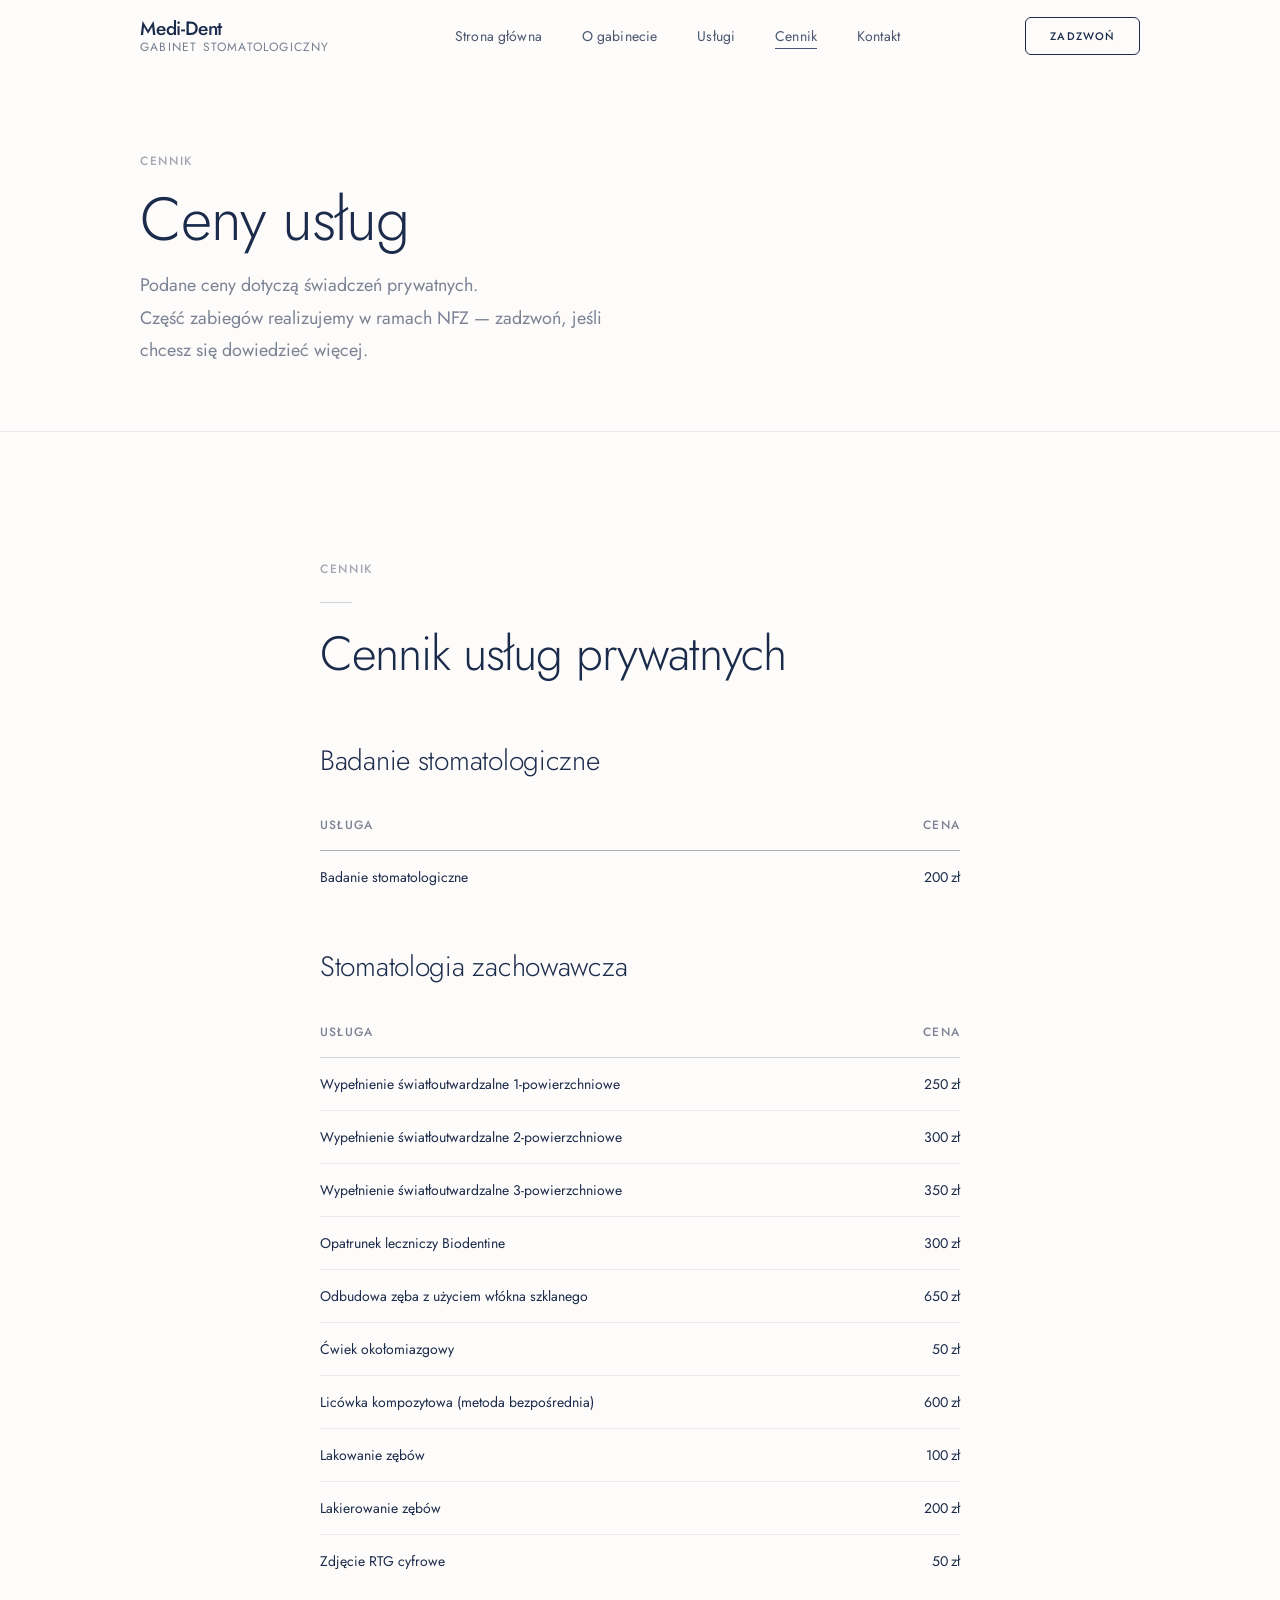
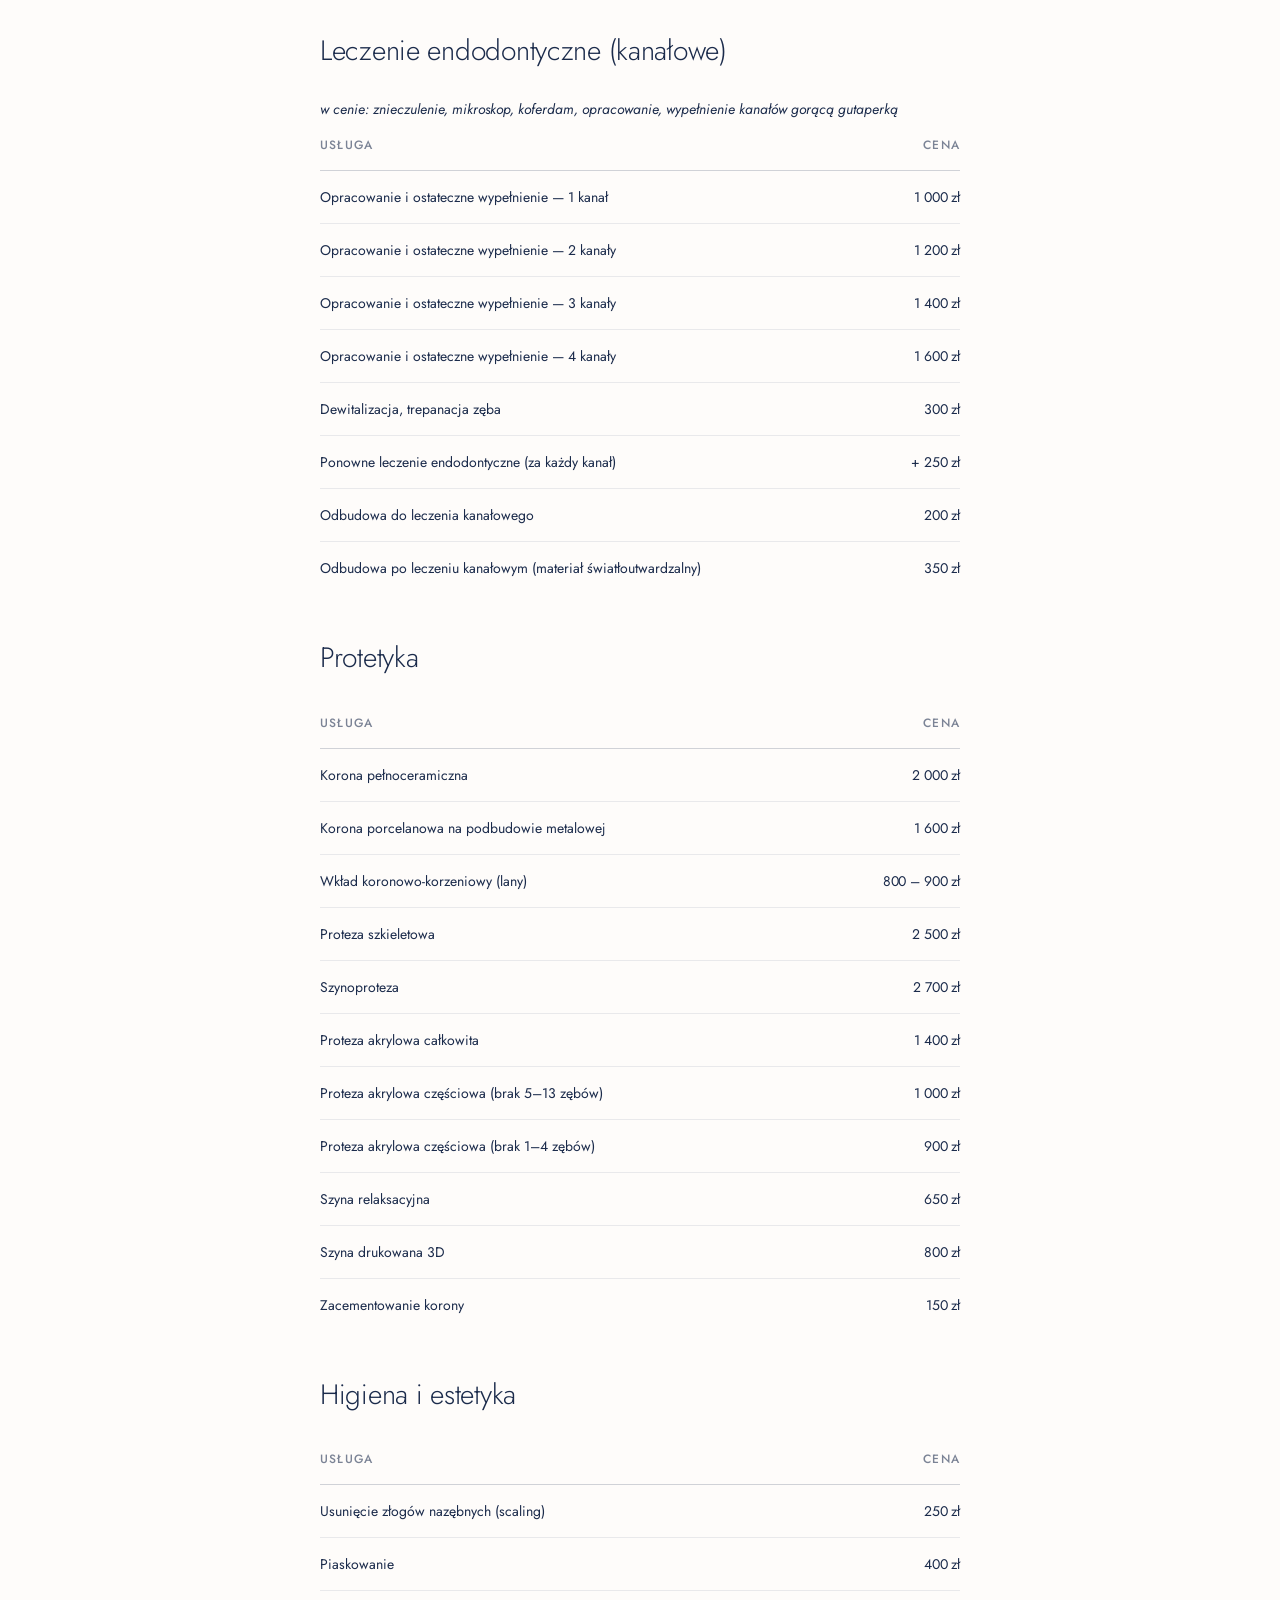
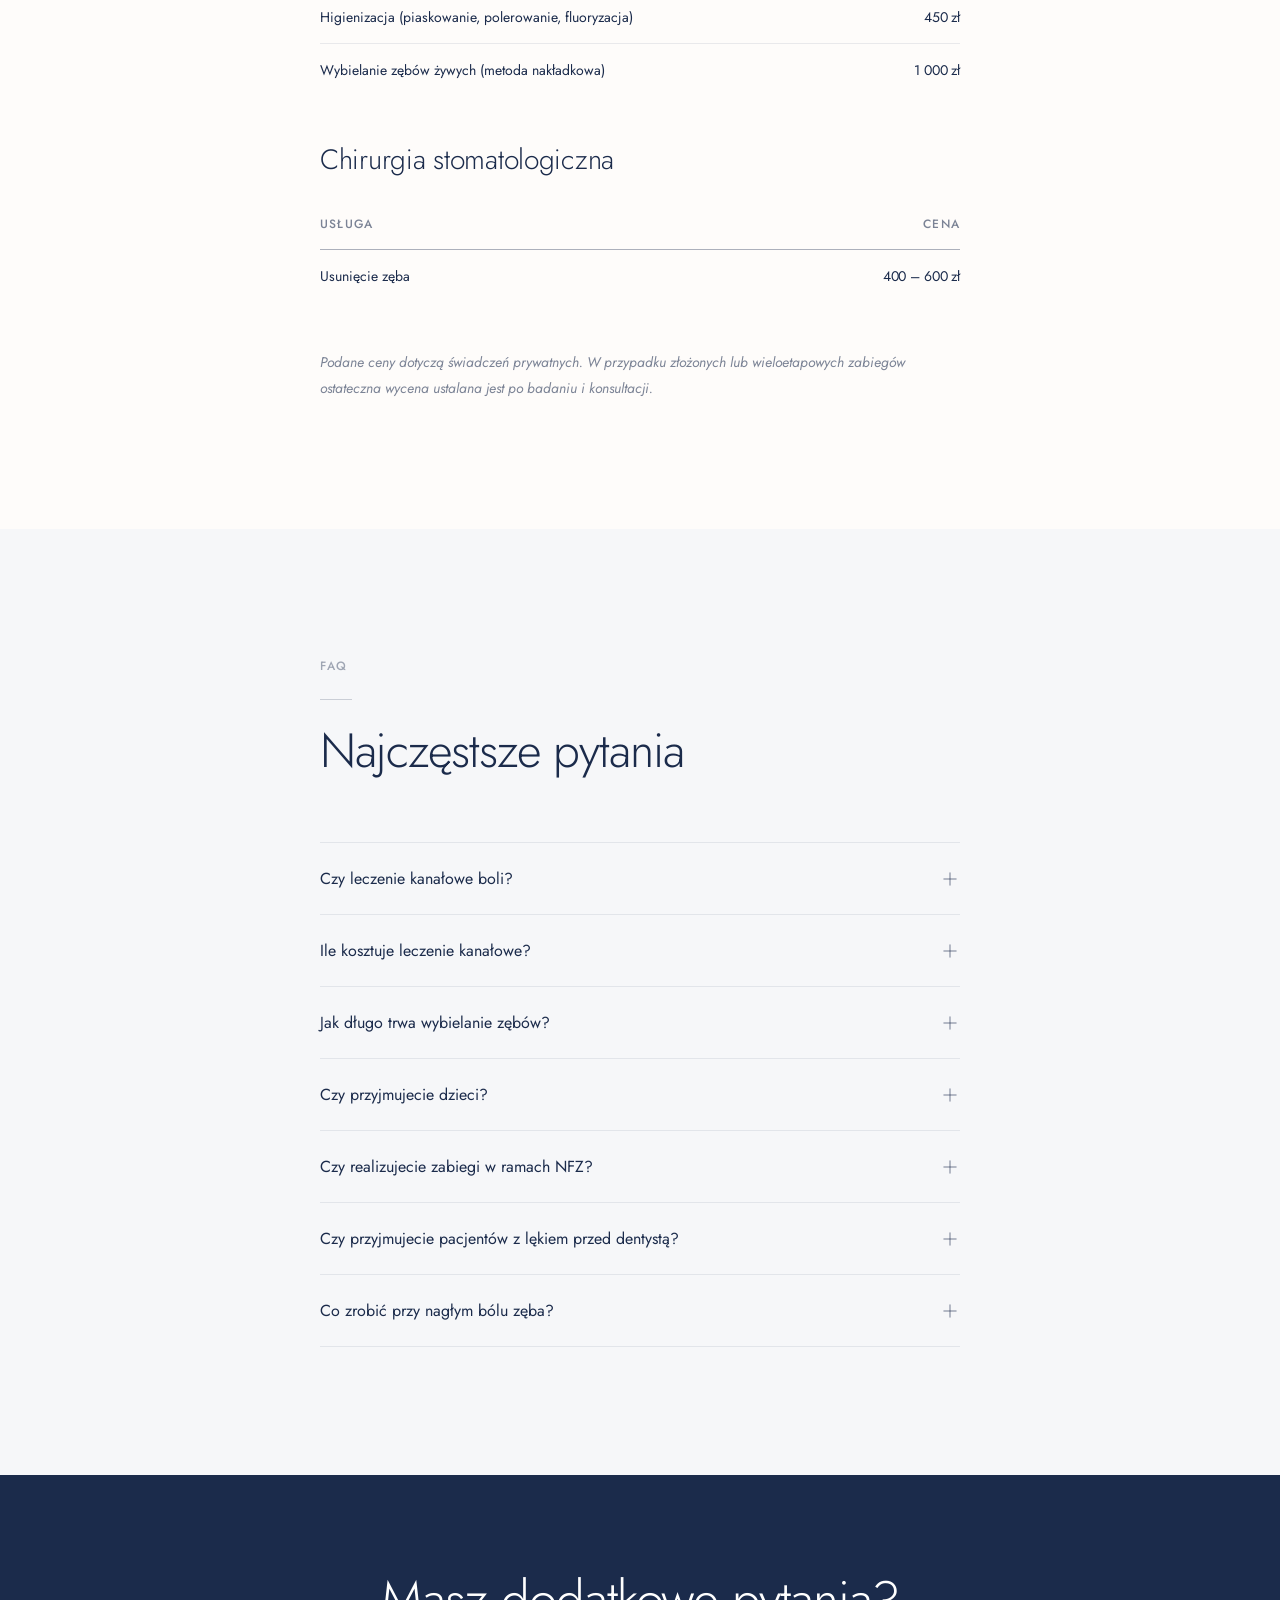
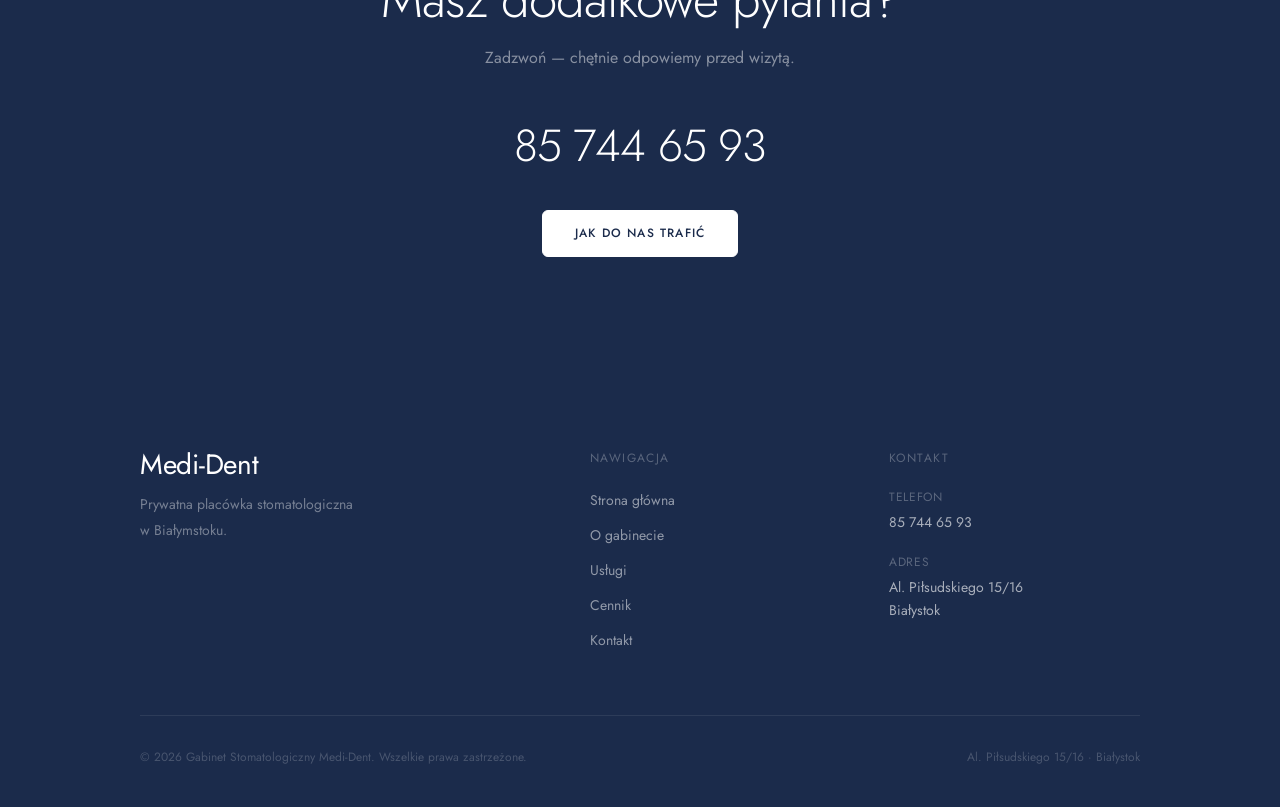
==== commit 44f1f30a: "fix: globalna naprawa ::selection — szary kolor na wszystkich tłach" ====
--- a/cennik.html
+++ b/cennik.html
@@ -22,6 +22,13 @@
   <link rel="stylesheet" href="css/components.css" />
   <link rel="stylesheet" href="css/animations.css" />
   <link rel="stylesheet" href="css/responsive.css" />
+  <!-- Google Tag Manager -->
+  <script>(function(w,d,s,l,i){w[l]=w[l]||[];w[l].push({'gtm.start':
+  new Date().getTime(),event:'gtm.js'});var f=d.getElementsByTagName(s)[0],
+  j=d.createElement(s),dl=l!='dataLayer'?'&l='+l:'';j.async=true;j.src=
+  'https://www.googletagmanager.com/gtm.js?id='+i+dl;f.parentNode.insertBefore(j,f);
+  })(window,document,'script','dataLayer','GTM-WGWNVMGG');</script>
+  <!-- End Google Tag Manager -->
   <script type="application/ld+json">
   {
     "@context": "https://schema.org",
@@ -42,6 +49,10 @@
   </script>
 </head>
 <body>
+  <!-- Google Tag Manager (noscript) -->
+  <noscript><iframe src="https://www.googletagmanager.com/ns.html?id=GTM-WGWNVMGG"
+  height="0" width="0" style="display:none;visibility:hidden"></iframe></noscript>
+  <!-- End Google Tag Manager (noscript) -->
 
   <a href="#main-content" class="skip-link">Przejdź do treści</a>
 
@@ -152,6 +163,7 @@
         <!-- ── ENDODONCJA ── -->
         <div class="pricing-section reveal reveal-delay-1">
           <h3 class="pricing-section__title">Leczenie endodontyczne (kanałowe)</h3>
+          <p class="pricing-section__note">w cenie: znieczulenie, mikroskop, koferdam, opracowanie, wypełnienie kanałów gorącą gutaperką</p>
           <table class="pricing-table" aria-label="Endodoncja — ceny">
             <thead>
               <tr><th>Usługa</th><th style="text-align: right;">Cena</th></tr>
--- a/css/base.css
+++ b/css/base.css
@@ -19,6 +19,7 @@
   font-size:               16px;
   scroll-behavior:         smooth;
   -webkit-text-size-adjust: 100%;
+  overflow-x:              hidden;
 }
 
 body {
@@ -28,7 +29,7 @@
   -moz-osx-font-smoothing:    grayscale;
   background-color:           var(--color-bg-warm);
   color:                      var(--color-text);
-  overflow-x:                 hidden;
+  overflow-x:                 clip;
 }
 
 /* ── MEDIA ──────────────────────────────────────────────────────── */
@@ -129,8 +130,8 @@
 }
 
 ::selection {
-  background: var(--color-navy-12);
-  color:      var(--color-navy);
+  background: #6B7280;
+  color:      var(--color-white);
 }
 
 :focus-visible {
--- a/css/layout.css
+++ b/css/layout.css
@@ -40,6 +40,7 @@
   STANY BELKI — wszystkie strony:
   .nav (bez is-scrolled) → przezroczyste tło, ciemne teksty
   .nav.is-scrolled       → granatowe tło, białe teksty
+  .nav.is-open           → jasne tło (bg-warm), ciemne teksty
   JS dodaje is-scrolled po przewinięciu > 40px na każdej stronie.
 */
 
@@ -63,6 +64,11 @@
   box-shadow: none;
 }
 
+/* Menu otwarte — jasne tło niezależnie od is-scrolled */
+.nav.is-open {
+  background: var(--color-bg-warm);
+}
+
 .nav__inner {
   display:         flex;
   align-items:     center;
@@ -227,7 +233,7 @@
   background: var(--color-navy);
 }
 
-/* Gdy menu otwarte na scrolled belce — wyższa specyficzność (0,3,1)
+/* Gdy menu otwarte na scrolled belce — wyższa specyficzność (0,4,1)
    gwarantuje navy niezależnie od is-scrolled */
 .nav.is-scrolled.is-open .nav__hamburger span {
   background: var(--color-navy);
@@ -308,47 +314,30 @@
   position:    relative;
   display:     flex;
   align-items: center;
-  overflow:    hidden;
+  overflow:    clip;
 }
 
 .hero__bg {
   position:   absolute;
   inset:      0;
-  background: var(--color-bg);
-}
-
-/* Dekoracje geometryczne CSS */
-
-.hero__deco {
-  position:       absolute;
-  pointer-events: none;
-  border-radius:  50%;
-}
-
-.hero__deco--circle-lg {
-  top:    -100px;
-  right:  -100px;
-  width:  500px;
-  height: 500px;
-  border: 1px solid var(--color-navy-12);
-}
-
-.hero__deco--circle-sm {
-  top:    60px;
-  right:  80px;
-  width:  280px;
-  height: 280px;
-  border: 1px solid var(--color-navy-06);
-}
-
-.hero__deco--line {
-  position:      absolute;
-  left:          0;
-  top:           50%;
-  width:         60px;
-  height:        1px;
-  background:    var(--color-navy-20);
-  border-radius: 0;
+  background: var(--color-bg-warm);
+}
+
+/* Ząb anatomiczny — dekoracja tła hero */
+
+.hero__tooth {
+  position:        absolute;
+  right:           -14%;
+  top:             50%;
+  transform:       translateY(-50%);
+  width:           55vw;
+  max-width:       860px;
+  height:          auto;
+  opacity:         0.48;
+  mix-blend-mode:  multiply;
+  pointer-events:  none;
+  user-select:     none;
+  z-index:         1;
 }
 
 .hero__overlay {
--- a/css/components.css
+++ b/css/components.css
@@ -785,3 +785,12 @@
   border: none;
   display: block;
 }
+
+/* ── PRICING NOTE ───────────────────────────────────────────────── */
+
+.pricing-section__note {
+  font-size:   var(--text-sm);
+  font-style:  italic;
+  margin-top:  calc(var(--space-2) * -1);
+  margin-bottom: var(--space-4);
+}
--- a/css/responsive.css
+++ b/css/responsive.css
@@ -72,6 +72,20 @@
 .hero__values {
   gap: var(--space-5);
 }
+
+/* Hero__tooth — na mobile: monumentalny, połowa wystaje za prawy kadr */
+.hero__tooth {
+  width:     220vw;
+  max-width: none !important;
+  left:      -15%;
+  right:     auto;
+  top:       20%;
+  bottom:    auto;
+  transform: none;
+  opacity:   0.65;
+}
+
+/* (overflow: clip na .hero ustawiony globalnie w layout.css) */
 
 /* Cennik — tabela ukryta, karty widoczne */
 .pricing-table {
@@ -190,15 +204,23 @@
 
 @media (min-width: 1100px) {
 
+    /* Hero__tooth — desktop: pełny reset + położenie po prawej */
+  .hero__tooth {
+    left:      auto;
+    right:     -4%;
+    top:       50%;
+    bottom:    auto;
+    transform: translateY(-50%);
+    width:     57.6vw;
+    max-width: 936px !important;
+    opacity:   0.65;
+  }
+
+  /* Hero overflow — clip już globalny, nie trzeba powtórzyć */
+
   /* Hero content — max-width */
   .hero__content {
     max-width: 700px;
-  }
-
-  /* Dekoracje hero — większe na xl */
-  .hero__deco--circle-lg {
-    width:  580px;
-    height: 580px;
   }
 
   /* Kontener — pełna szerokość padding */
